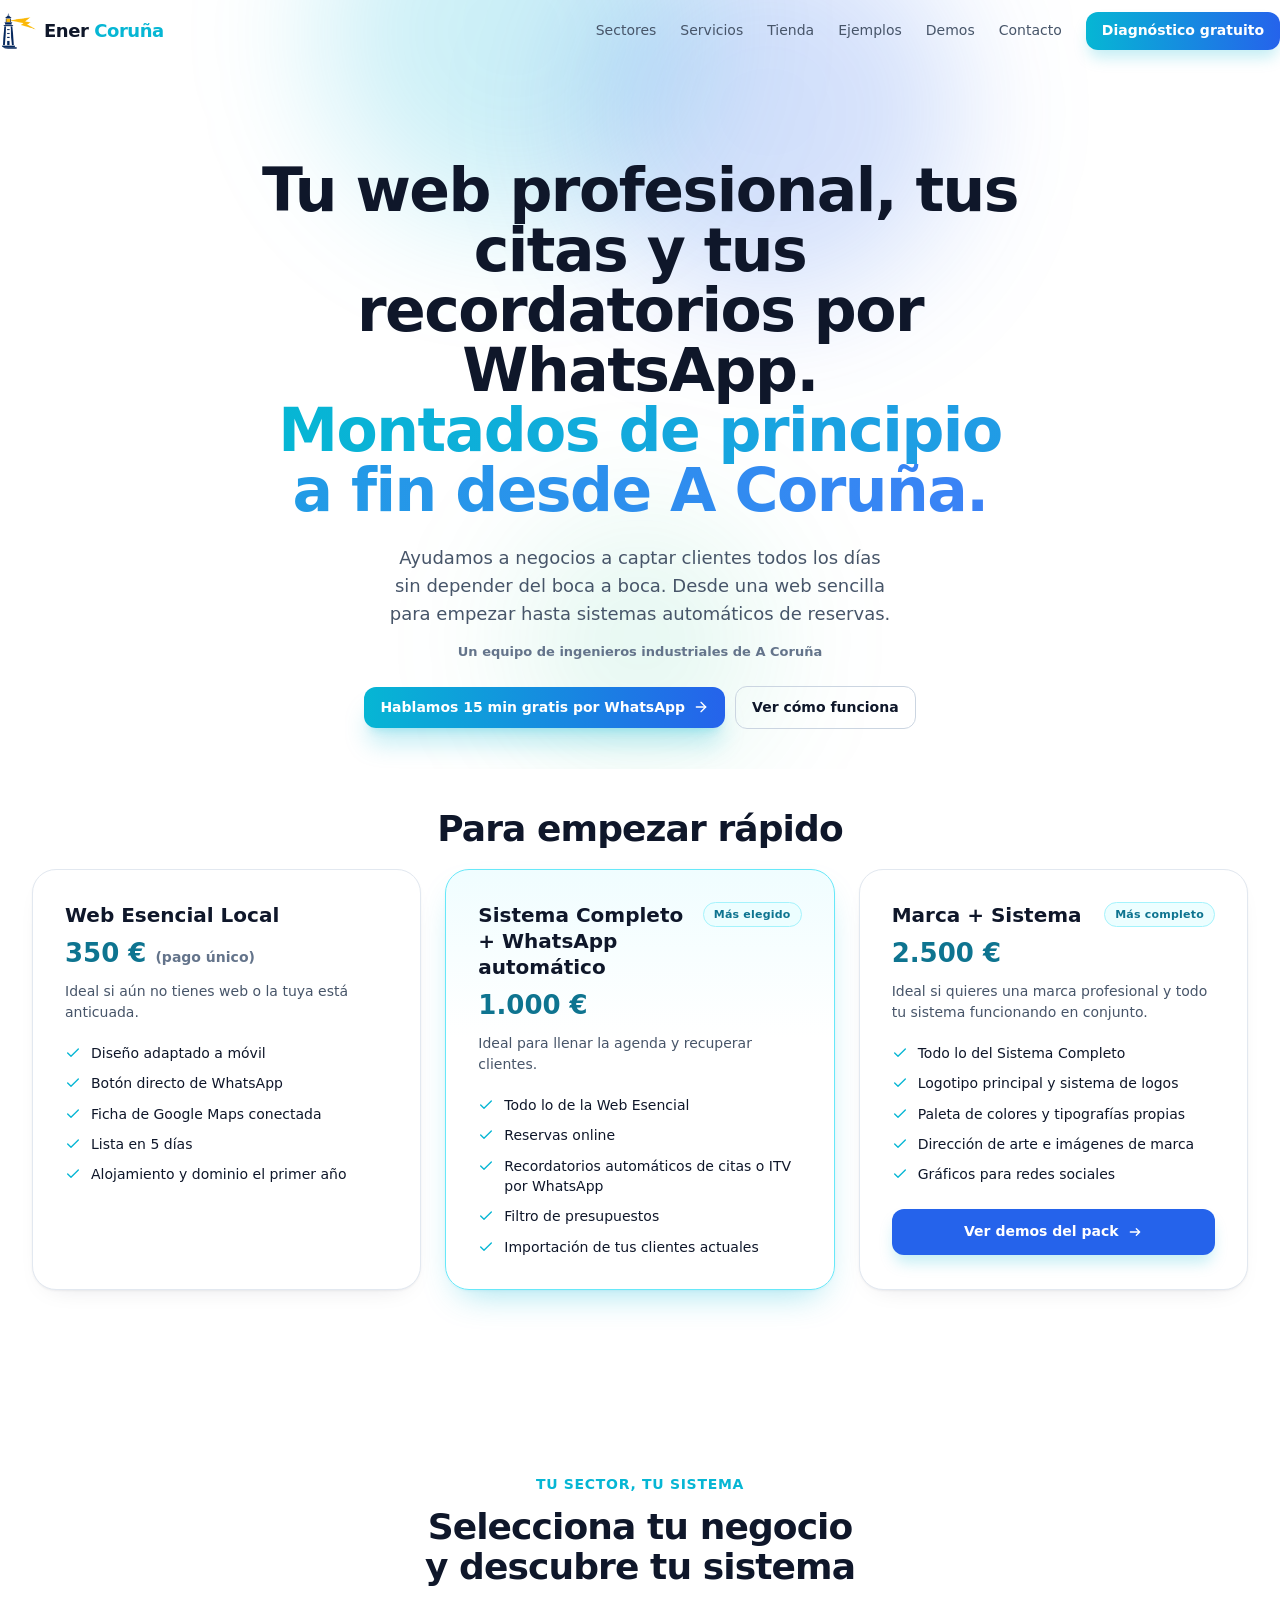
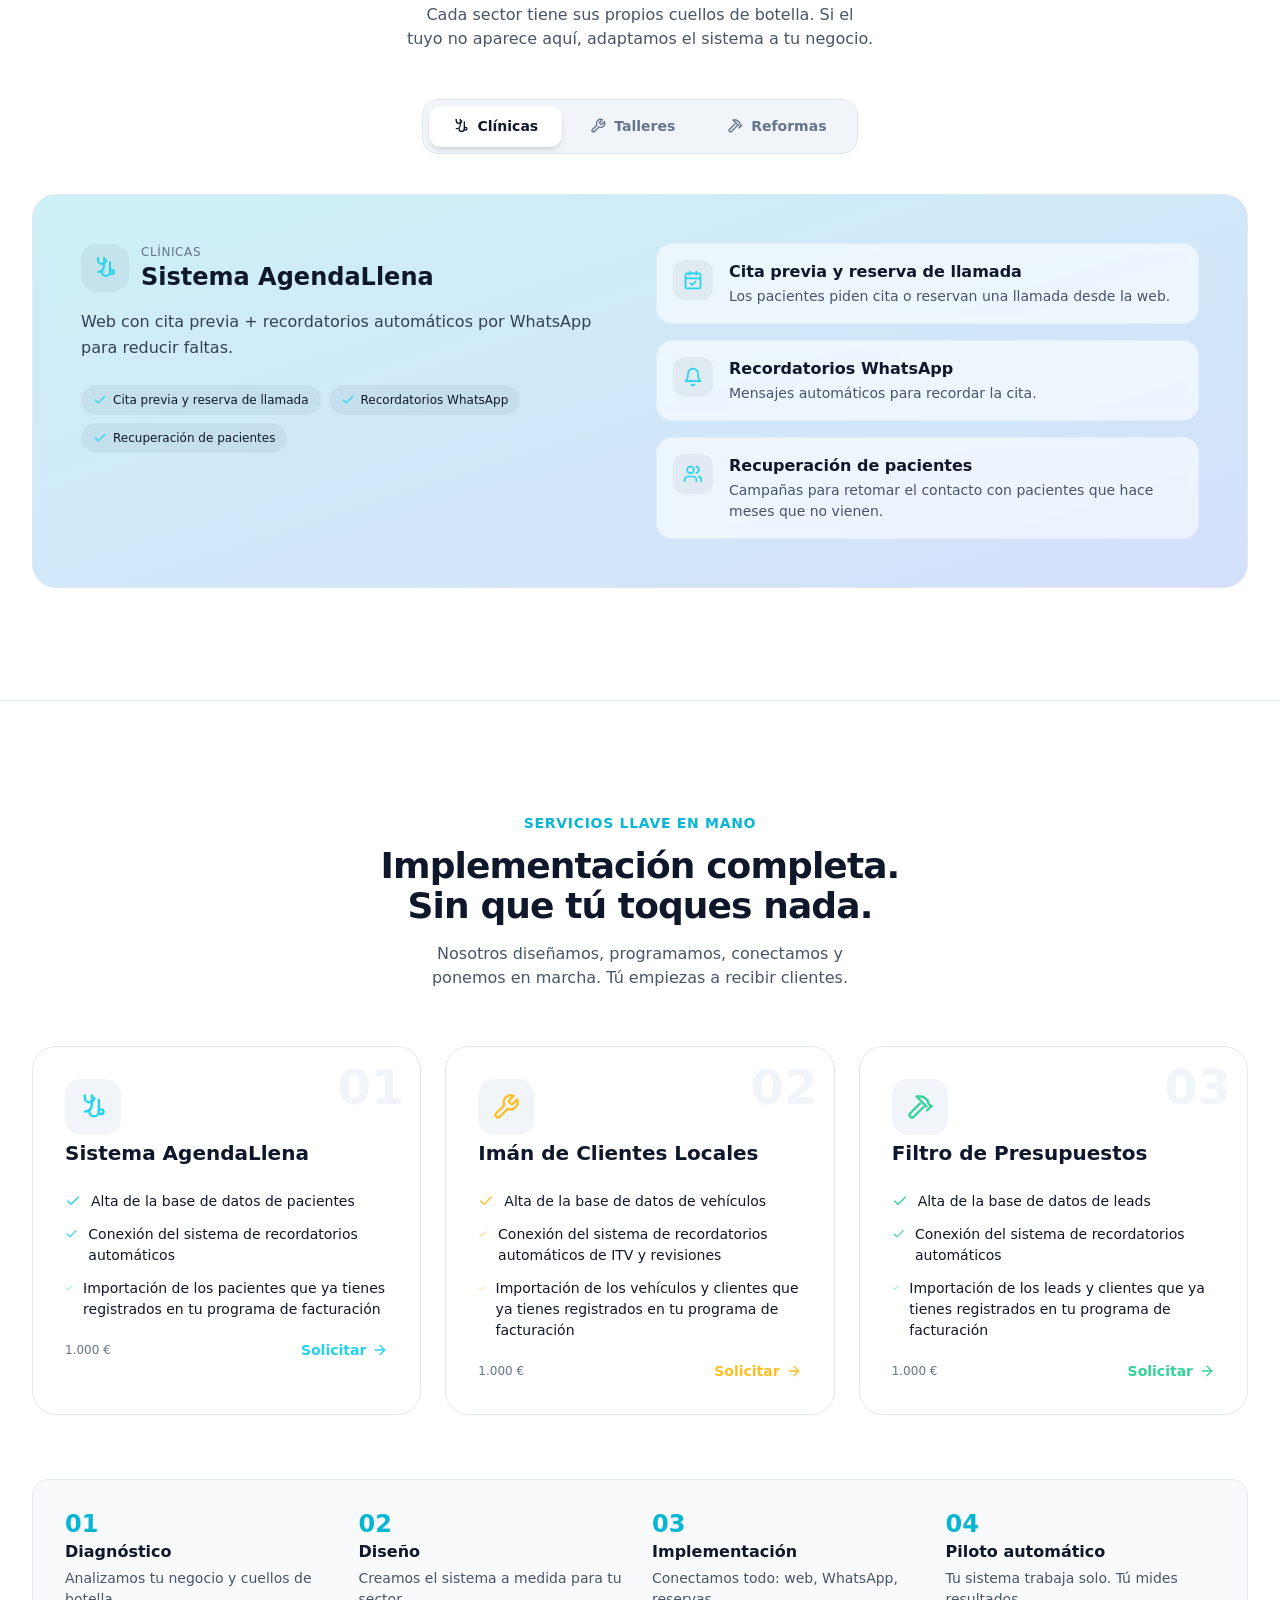
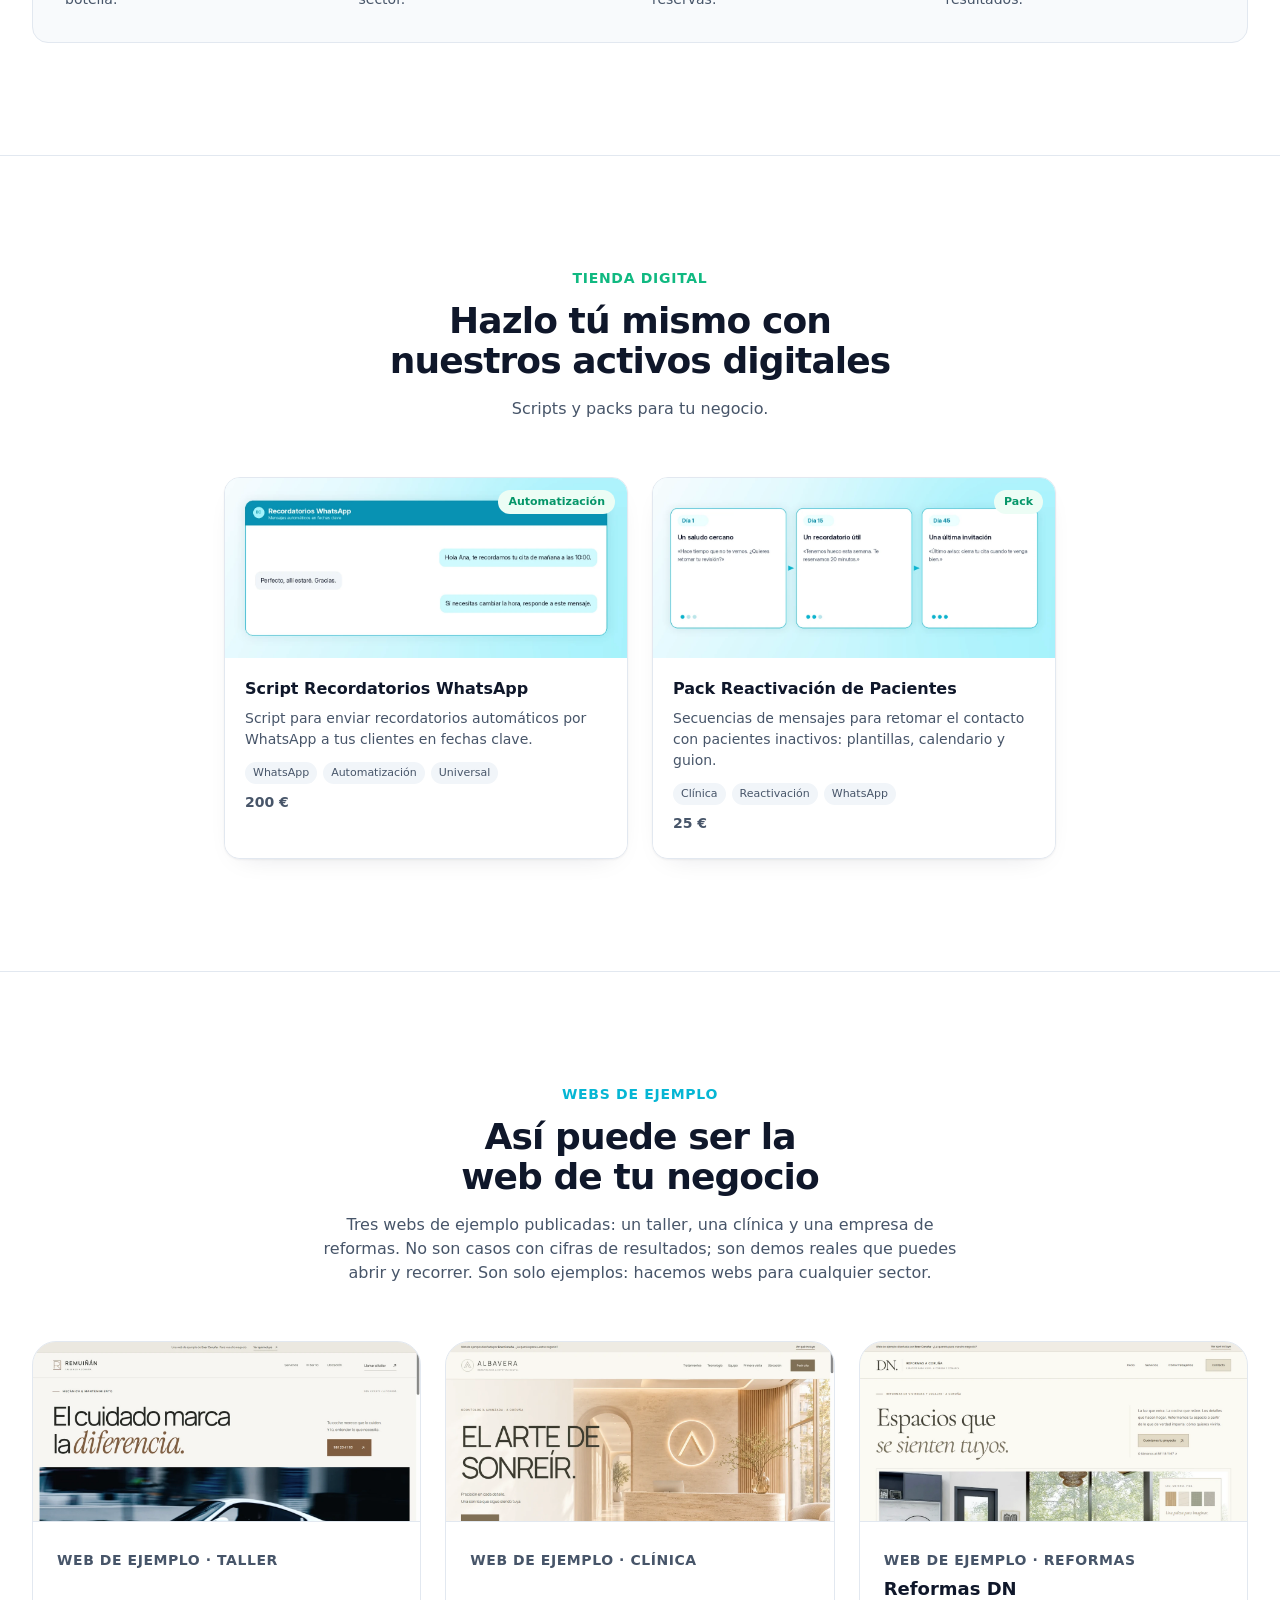
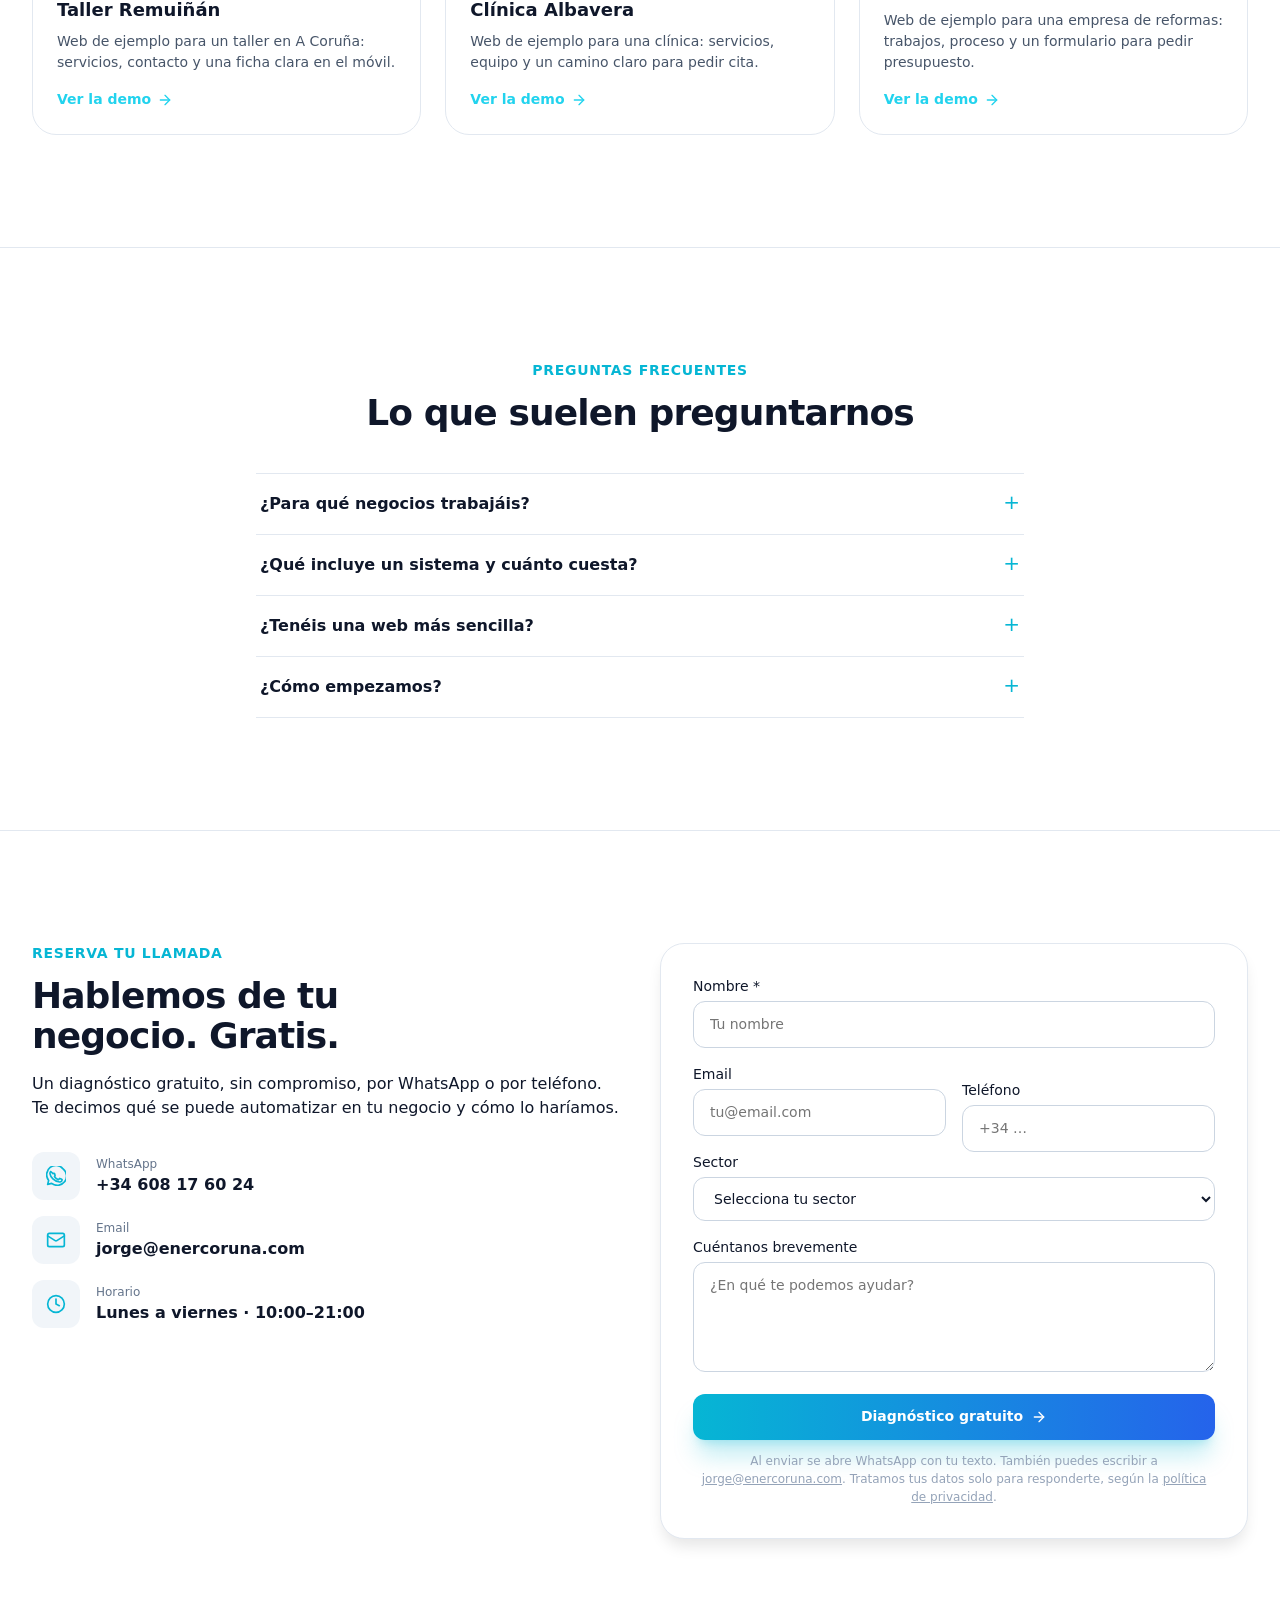
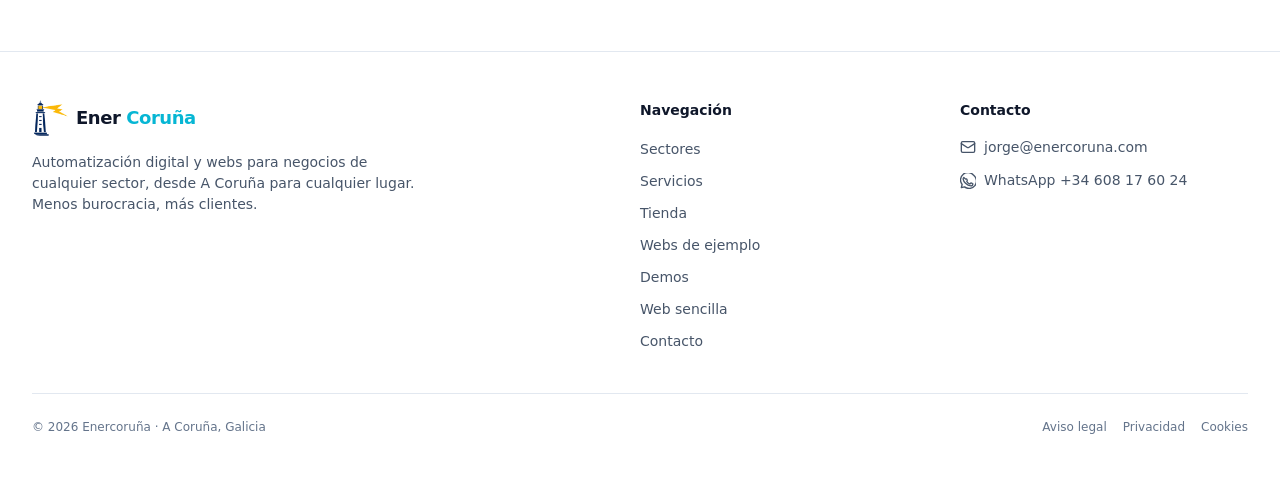
==== index.html @ 26482bd4 "Add complete Ener site with Spanish Native, Nexora and Vizually demos Co-Authored-By: Devin AI <1582" ====
<!DOCTYPE html>
<html lang="es">
<head>
  <meta charset="utf-8">
  <meta name="viewport" content="width=device-width, initial-scale=1">
  <title>Ener Coruña — Web, citas y recordatorios por WhatsApp desde A Coruña</title>
  <meta name="description" content="Web profesional, citas y recordatorios por WhatsApp para negocios de cualquier sector, desde A Coruña para cualquier lugar. Web esencial por 350 € sistemas automáticos por 1.000 € o marca completa + sistema por 2.500 €. Equipo de ingenieros industriales.">
  <meta name="robots" content="index, follow">
  <meta name="author" content="Ener Coruña">
  <meta name="geo.region" content="ES-C">
  <meta name="geo.placename" content="A Coruña">
  <link rel="canonical" href="https://www.enercoruna.com/">
  <meta property="og:type" content="website">
  <meta property="og:site_name" content="Ener Coruña">
  <meta property="og:locale" content="es_ES">
  <meta property="og:title" content="Ener Coruña — Web, citas y recordatorios por WhatsApp desde A Coruña">
  <meta property="og:description" content="Web profesional, citas y recordatorios por WhatsApp para negocios de cualquier sector, desde A Coruña para cualquier lugar. Web esencial por 350 € sistemas automáticos por 1.000 € o marca completa + sistema por 2.500 €. Equipo de ingenieros industriales.">
  <meta property="og:url" content="https://www.enercoruna.com/">
  <meta property="og:image" content="https://www.enercoruna.com/img/og-v4.jpg">
  <meta property="og:image:width" content="1200">
  <meta property="og:image:height" content="630">
  <meta name="twitter:card" content="summary_large_image">
  <meta name="twitter:title" content="Ener Coruña — Web, citas y recordatorios por WhatsApp desde A Coruña">
  <meta name="twitter:description" content="Web profesional, citas y recordatorios por WhatsApp para negocios de cualquier sector, desde A Coruña para cualquier lugar. Web esencial por 350 € sistemas automáticos por 1.000 € o marca completa + sistema por 2.500 €. Equipo de ingenieros industriales.">
  <meta name="twitter:image" content="https://www.enercoruna.com/img/og-v4.jpg">
  <link rel="icon" href="/img/favicon-v2.png" type="image/png" sizes="32x32">
  <link rel="apple-touch-icon" href="/img/apple-touch-v2.png">
  <link rel="stylesheet" href="/theme.css?v=20261119demos">
  <script type="application/ld+json">{"@context":"https://schema.org","@type":["LocalBusiness","ProfessionalService"],"@id":"https://www.enercoruna.com/#enercoruna","name":"Ener Coruña","alternateName":"Enercoruña","url":"https://www.enercoruna.com/","description":"Automatización digital y webs para autónomos, pymes y empresas de cualquier sector, desde A Coruña para cualquier lugar. Somos un equipo de ingenieros industriales.","email":"jorge@enercoruna.com","telephone":"+34608176024","knowsLanguage":"es","image":"https://www.enercoruna.com/img/og-v4.jpg","logo":"https://www.enercoruna.com/img/logo-mark.png","areaServed":[{"@type":"City","name":"A Coruña"},{"@type":"Country","name":"España"}],"address":{"@type":"PostalAddress","addressLocality":"A Coruña","addressRegion":"Galicia","addressCountry":"ES"},"openingHoursSpecification":{"@type":"OpeningHoursSpecification","dayOfWeek":["Monday","Tuesday","Wednesday","Thursday","Friday"],"opens":"10:00","closes":"21:00"},"contactPoint":{"@type":"ContactPoint","contactType":"customer support","telephone":"+34608176024","email":"jorge@enercoruna.com","availableLanguage":["Spanish","Galician"],"url":"https://wa.me/34608176024?text=Hola%2C%20vengo%20de%20la%20web%20de%20Enercoru%C3%B1a"},"makesOffer":[{"@type":"Offer","price":"1000","priceCurrency":"EUR","description":"Sistemas de captación y automatización para clínicas, talleres, reformas u otros autónomos, pymes y empresas. 1.000 €. Incluye web, base de datos, recordatorios automáticos e importación de registros del programa de facturación.","itemOffered":{"@type":"Service","name":"Sistemas de captación y automatización","description":"Sistema AgendaLlena, Imán de Clientes Locales o Filtro de Presupuestos, con web e implementación.","url":"https://www.enercoruna.com/#servicios"}},{"@type":"Offer","price":"350","priceCurrency":"EUR","description":"Web sencilla para un negocio local. 350 €, pago único, con hosting y dominio el primer año.","itemOffered":{"@type":"Service","name":"Web sencilla","url":"https://www.enercoruna.com/web-seo-local-a-coruna/"}}]}</script>
<script type="application/ld+json">{"@context":"https://schema.org","@type":"FAQPage","mainEntity":[{"@type":"Question","name":"¿Para qué negocios trabajáis?","acceptedAnswer":{"@type":"Answer","text":"Para autónomos, pymes y empresas de cualquier sector y lugar: estamos en A Coruña, pero trabajamos a distancia con toda España y fuera. Adaptamos la web y el sistema de captación, reservas o cualificación a cada negocio."}},{"@type":"Question","name":"¿Qué incluye un sistema y cuánto cuesta?","acceptedAnswer":{"@type":"Answer","text":"Cada sistema cuesta 1.000 € e incluye una web rápida orientada a llamadas y WhatsApp, el alta de la base de datos (pacientes, vehículos o leads, según el sector), la conexión del sistema de recordatorios automáticos y la importación de los registros que ya tienes en tu programa de facturación. Si un trabajo tiene un alcance distinto, lo presupuestamos antes."}},{"@type":"Question","name":"¿Tenéis una web más sencilla?","acceptedAnswer":{"@type":"Answer","text":"Sí. Una web clara para tu negocio cuesta 350 €, en un único pago. El hosting y el dominio están incluidos el primer año; el dominio se renueva después al precio del registrador. El mantenimiento es opcional y se presupuesta aparte."}},{"@type":"Question","name":"¿Cómo empezamos?","acceptedAnswer":{"@type":"Answer","text":"Escríbenos por WhatsApp, llámanos al +34 608 17 60 24 o usa el formulario. Te decimos si podemos ayudarte y cómo, sin compromiso."}}],"url":"https://www.enercoruna.com/"}</script>
</head>
<body>
<header class="site-header">
  <nav class="nav wrap">
    <a class="brand" href="/" aria-label="Ener Coruña, inicio">
      <img src="/img/logo-mark.png" width="36" height="36" alt="">
      <span class="brand-word">Ener <em>Coruña</em></span>
    </a>
    <div class="nav-desktop">
      <a class="nav-link" href="#sectores">Sectores</a><a class="nav-link" href="#servicios">Servicios</a><a class="nav-link" href="#tienda">Tienda</a><a class="nav-link" href="#ejemplos">Ejemplos</a><a class="nav-link" href="/demos/">Demos</a><a class="nav-link" href="#contacto">Contacto</a>
      <a class="btn btn-primary" href="https://wa.me/34608176024?text=Hola%2C%20vengo%20de%20la%20web%20de%20Enercoru%C3%B1a.%20Quiero%20un%20diagn%C3%B3stico%20gratuito" target="_blank" rel="noopener noreferrer">Diagnóstico gratuito</a>
    </div>
    <div class="nav-mobile-tools">
      <button type="button" class="icon-btn menu-btn" data-menu-toggle aria-label="Menú" aria-expanded="false">
        <span data-icon="menu"><svg viewBox="0 0 24 24" width="24" height="24" fill="none" stroke="currentColor" stroke-width="2" stroke-linecap="round" stroke-linejoin="round" aria-hidden="true"><path d="M4 5h16M4 12h16M4 19h16"/></svg></span>
        <span data-icon="close" hidden><svg viewBox="0 0 24 24" width="24" height="24" fill="none" stroke="currentColor" stroke-width="2" stroke-linecap="round" stroke-linejoin="round" aria-hidden="true"><path d="M18 6 6 18M6 6l12 12"/></svg></span>
      </button>
    </div>
  </nav>
  <div class="nav-panel" data-nav-panel>
    <div class="nav-panel-inner">
      <a class="nav-link" href="#sectores">Sectores</a><a class="nav-link" href="#servicios">Servicios</a><a class="nav-link" href="#tienda">Tienda</a><a class="nav-link" href="#ejemplos">Ejemplos</a><a class="nav-link" href="/demos/">Demos</a><a class="nav-link" href="#contacto">Contacto</a>
      <a class="btn btn-primary" href="https://wa.me/34608176024?text=Hola%2C%20vengo%20de%20la%20web%20de%20Enercoru%C3%B1a.%20Quiero%20un%20diagn%C3%B3stico%20gratuito" target="_blank" rel="noopener noreferrer">Diagnóstico gratuito</a>
    </div>
  </div>
</header>

<section class="hero">
  <div class="hero-glows" aria-hidden="true">
    <div class="glow glow-a"></div>
    <div class="glow glow-b"></div>
    <div class="glow glow-c"></div>
  </div>
  <div class="wrap">
    <div class="hero-inner">
      <h1 class="animate-fade-up d1">Tu web profesional, tus citas y tus recordatorios por WhatsApp.<br><span class="shimmer-text">Montados de principio a fin desde A Coruña.</span></h1>
      <p class="lead animate-fade-up d2">Ayudamos a negocios a captar clientes todos los días sin depender del boca a boca. Desde una web sencilla para empezar hasta sistemas automáticos de reservas.</p>
      <p class="hero-trust animate-fade-up d3">Un equipo de ingenieros industriales de A Coruña</p>
      <div class="hero-cta animate-fade-up d3">
        <a class="btn btn-primary btn-hero" href="https://wa.me/34608176024?text=Hola%2C%20vengo%20de%20la%20web%20de%20Enercoru%C3%B1a.%20Quiero%20hablar%2015%20minutos%20por%20WhatsApp" target="_blank" rel="noopener noreferrer">Hablamos 15 min gratis por WhatsApp <svg viewBox="0 0 24 24" width="24" height="24" fill="none" stroke="currentColor" stroke-width="2" stroke-linecap="round" stroke-linejoin="round" aria-hidden="true"><path d="M5 12h14"/><path d="m12 5 7 7-7 7"/></svg></a>
        <a class="btn btn-ghost" href="#sectores">Ver cómo funciona</a>
      </div>
    </div>
  </div>
</section>

<section class="sec sec-prices" id="empezar">
  <div class="wrap">
    <div class="sec-head">
      <h2>Para empezar rápido</h2>
    </div>
    <div class="price-row">
      <article class="price-card">
        <div class="price-card-head"><h3>Web Esencial Local</h3></div>
        <p class="price">350 € <span>(pago único)</span></p>
        <p class="ideal">Ideal si aún no tienes web o la tuya está anticuada.</p>
        <ul>
          <li><span class="accent-cyan"><svg viewBox="0 0 24 24" width="16" height="16" fill="none" stroke="currentColor" stroke-width="2" stroke-linecap="round" stroke-linejoin="round" aria-hidden="true"><path d="M20 6 9 17l-5-5"/></svg></span><span>Diseño adaptado a móvil</span></li>
          <li><span class="accent-cyan"><svg viewBox="0 0 24 24" width="16" height="16" fill="none" stroke="currentColor" stroke-width="2" stroke-linecap="round" stroke-linejoin="round" aria-hidden="true"><path d="M20 6 9 17l-5-5"/></svg></span><span>Botón directo de WhatsApp</span></li>
          <li><span class="accent-cyan"><svg viewBox="0 0 24 24" width="16" height="16" fill="none" stroke="currentColor" stroke-width="2" stroke-linecap="round" stroke-linejoin="round" aria-hidden="true"><path d="M20 6 9 17l-5-5"/></svg></span><span>Ficha de Google Maps conectada</span></li>
          <li><span class="accent-cyan"><svg viewBox="0 0 24 24" width="16" height="16" fill="none" stroke="currentColor" stroke-width="2" stroke-linecap="round" stroke-linejoin="round" aria-hidden="true"><path d="M20 6 9 17l-5-5"/></svg></span><span>Lista en 5 días</span></li>
          <li><span class="accent-cyan"><svg viewBox="0 0 24 24" width="16" height="16" fill="none" stroke="currentColor" stroke-width="2" stroke-linecap="round" stroke-linejoin="round" aria-hidden="true"><path d="M20 6 9 17l-5-5"/></svg></span><span>Alojamiento y dominio el primer año</span></li>
        </ul>
      </article>
      <article class="price-card is-picked">
        <div class="price-card-head">
          <h3>Sistema Completo + WhatsApp automático</h3>
          <span class="tag-pick">Más elegido</span>
        </div>
        <p class="price">1.000 €</p>
        <p class="ideal">Ideal para llenar la agenda y recuperar clientes.</p>
        <ul>
          <li><span class="accent-cyan"><svg viewBox="0 0 24 24" width="16" height="16" fill="none" stroke="currentColor" stroke-width="2" stroke-linecap="round" stroke-linejoin="round" aria-hidden="true"><path d="M20 6 9 17l-5-5"/></svg></span><span>Todo lo de la Web Esencial</span></li>
          <li><span class="accent-cyan"><svg viewBox="0 0 24 24" width="16" height="16" fill="none" stroke="currentColor" stroke-width="2" stroke-linecap="round" stroke-linejoin="round" aria-hidden="true"><path d="M20 6 9 17l-5-5"/></svg></span><span>Reservas online</span></li>
          <li><span class="accent-cyan"><svg viewBox="0 0 24 24" width="16" height="16" fill="none" stroke="currentColor" stroke-width="2" stroke-linecap="round" stroke-linejoin="round" aria-hidden="true"><path d="M20 6 9 17l-5-5"/></svg></span><span>Recordatorios automáticos de citas o ITV por WhatsApp</span></li>
          <li><span class="accent-cyan"><svg viewBox="0 0 24 24" width="16" height="16" fill="none" stroke="currentColor" stroke-width="2" stroke-linecap="round" stroke-linejoin="round" aria-hidden="true"><path d="M20 6 9 17l-5-5"/></svg></span><span>Filtro de presupuestos</span></li>
          <li><span class="accent-cyan"><svg viewBox="0 0 24 24" width="16" height="16" fill="none" stroke="currentColor" stroke-width="2" stroke-linecap="round" stroke-linejoin="round" aria-hidden="true"><path d="M20 6 9 17l-5-5"/></svg></span><span>Importación de tus clientes actuales</span></li>
        </ul>
      </article>
      <article class="price-card">
        <div class="price-card-head">
          <h3>Marca + Sistema</h3>
          <span class="tag-pick">Más completo</span>
        </div>
        <p class="price">2.500 €</p>
        <p class="ideal">Ideal si quieres una marca profesional y todo tu sistema funcionando en conjunto.</p>
        <ul>
          <li><span class="accent-cyan"><svg viewBox="0 0 24 24" width="16" height="16" fill="none" stroke="currentColor" stroke-width="2" stroke-linecap="round" stroke-linejoin="round" aria-hidden="true"><path d="M20 6 9 17l-5-5"/></svg></span><span>Todo lo del Sistema Completo</span></li>
          <li><span class="accent-cyan"><svg viewBox="0 0 24 24" width="16" height="16" fill="none" stroke="currentColor" stroke-width="2" stroke-linecap="round" stroke-linejoin="round" aria-hidden="true"><path d="M20 6 9 17l-5-5"/></svg></span><span>Logotipo principal y sistema de logos</span></li>
          <li><span class="accent-cyan"><svg viewBox="0 0 24 24" width="16" height="16" fill="none" stroke="currentColor" stroke-width="2" stroke-linecap="round" stroke-linejoin="round" aria-hidden="true"><path d="M20 6 9 17l-5-5"/></svg></span><span>Paleta de colores y tipografías propias</span></li>
          <li><span class="accent-cyan"><svg viewBox="0 0 24 24" width="16" height="16" fill="none" stroke="currentColor" stroke-width="2" stroke-linecap="round" stroke-linejoin="round" aria-hidden="true"><path d="M20 6 9 17l-5-5"/></svg></span><span>Dirección de arte e imágenes de marca</span></li>
          <li><span class="accent-cyan"><svg viewBox="0 0 24 24" width="16" height="16" fill="none" stroke="currentColor" stroke-width="2" stroke-linecap="round" stroke-linejoin="round" aria-hidden="true"><path d="M20 6 9 17l-5-5"/></svg></span><span>Gráficos para redes sociales</span></li>
        </ul>
        <a class="btn btn-primary pack-demo-link" href="/demos/">Ver demos del pack <svg viewBox="0 0 24 24" width="16" height="16" fill="none" stroke="currentColor" stroke-width="2" stroke-linecap="round" stroke-linejoin="round" aria-hidden="true"><path d="M5 12h14m-5-5 5 5-5 5"/></svg></a>
      </article>
    </div>
  </div>
</section>

<section class="sec" id="sectores">
  <div class="wrap">
    <div class="sec-head">
      <p class="kicker">Tu sector, tu sistema</p>
      <h2>Selecciona tu negocio y descubre tu sistema</h2>
      <p class="sub">Cada sector tiene sus propios cuellos de botella. Si el tuyo no aparece aquí, adaptamos el sistema a tu negocio.</p>
    </div>
    <div class="tabs-wrap">
      <div class="tabs" role="tablist" aria-label="Sectores">
        <button type="button" class="tab is-on" role="tab" aria-selected="true" data-sector-tab="clinica"><svg viewBox="0 0 24 24" width="16" height="16" fill="none" stroke="currentColor" stroke-width="2" stroke-linecap="round" stroke-linejoin="round" aria-hidden="true"><path d="M11 2v2"/><path d="M5 2v2"/><path d="M5 4a4 4 0 0 0 8 0"/><path d="M9 16a4 4 0 0 0 8 0V6"/><circle cx="19" cy="16" r="2"/><path d="M11 6v4a6 6 0 0 1-6 6"/></svg> Clínicas</button>
        <button type="button" class="tab" role="tab" aria-selected="false" data-sector-tab="taller"><svg viewBox="0 0 24 24" width="16" height="16" fill="none" stroke="currentColor" stroke-width="2" stroke-linecap="round" stroke-linejoin="round" aria-hidden="true"><path d="M14.7 6.3a1 1 0 0 0 0 1.4l1.6 1.6a1 1 0 0 0 1.4 0l3.77-3.77a6 6 0 0 1-7.94 7.94l-6.91 6.91a2.12 2.12 0 0 1-3-3l6.91-6.91a6 6 0 0 1 7.94-7.94l-3.76 3.76z"/></svg> Talleres</button>
        <button type="button" class="tab" role="tab" aria-selected="false" data-sector-tab="reformas"><svg viewBox="0 0 24 24" width="16" height="16" fill="none" stroke="currentColor" stroke-width="2" stroke-linecap="round" stroke-linejoin="round" aria-hidden="true"><path d="m15 12-8.373 8.373a1 1 0 1 1-3-3L12 9"/><path d="m18 15 4-4"/><path d="m21.5 11.5-1.914-1.914A2 2 0 0 1 19 8.172V7l-2.26-2.26a6 6 0 0 0-4.202-1.756L9 2.96l6 6 2.5 2.54"/></svg> Reformas</button>
      </div>
    </div>
    <div class="panel panel-clinica" data-sector-panel="clinica">
  <div class="panel-inner">
    <div>
      <div class="sys-head">
        <span class="ico-box accent"><svg viewBox="0 0 24 24" width="24" height="24" fill="none" stroke="currentColor" stroke-width="2" stroke-linecap="round" stroke-linejoin="round" aria-hidden="true"><path d="M11 2v2"/><path d="M5 2v2"/><path d="M5 4a4 4 0 0 0 8 0"/><path d="M9 16a4 4 0 0 0 8 0V6"/><circle cx="19" cy="16" r="2"/><path d="M11 6v4a6 6 0 0 1-6 6"/></svg></span>
        <div>
          <p class="sys-k">Clínicas</p>
          <h3 class="sys-name">Sistema AgendaLlena</h3>
        </div>
      </div>
      <p class="sys-desc">Web con cita previa + recordatorios automáticos por WhatsApp para reducir faltas.</p>
      <div class="chips"><span class="chip"><span class="accent"><svg viewBox="0 0 24 24" width="14" height="14" fill="none" stroke="currentColor" stroke-width="2" stroke-linecap="round" stroke-linejoin="round" aria-hidden="true"><path d="M20 6 9 17l-5-5"/></svg></span> Cita previa y reserva de llamada</span><span class="chip"><span class="accent"><svg viewBox="0 0 24 24" width="14" height="14" fill="none" stroke="currentColor" stroke-width="2" stroke-linecap="round" stroke-linejoin="round" aria-hidden="true"><path d="M20 6 9 17l-5-5"/></svg></span> Recordatorios WhatsApp</span><span class="chip"><span class="accent"><svg viewBox="0 0 24 24" width="14" height="14" fill="none" stroke="currentColor" stroke-width="2" stroke-linecap="round" stroke-linejoin="round" aria-hidden="true"><path d="M20 6 9 17l-5-5"/></svg></span> Recuperación de pacientes</span></div>
    </div>
    <div class="feat-list"><div class="feat">
          <span class="feat-ico accent"><svg viewBox="0 0 24 24" width="20" height="20" fill="none" stroke="currentColor" stroke-width="2" stroke-linecap="round" stroke-linejoin="round" aria-hidden="true"><path d="M8 2v4M16 2v4"/><rect width="18" height="18" x="3" y="4" rx="2"/><path d="M3 10h18"/><path d="m9 16 2 2 4-4"/></svg></span>
          <div><h4>Cita previa y reserva de llamada</h4><p>Los pacientes piden cita o reservan una llamada desde la web.</p></div>
        </div><div class="feat">
          <span class="feat-ico accent"><svg viewBox="0 0 24 24" width="20" height="20" fill="none" stroke="currentColor" stroke-width="2" stroke-linecap="round" stroke-linejoin="round" aria-hidden="true"><path d="M6 8a6 6 0 0 1 12 0c0 7 3 9 3 9H3s3-2 3-9"/><path d="M10.3 21a1.94 1.94 0 0 0 3.4 0"/></svg></span>
          <div><h4>Recordatorios WhatsApp</h4><p>Mensajes automáticos para recordar la cita.</p></div>
        </div><div class="feat">
          <span class="feat-ico accent"><svg viewBox="0 0 24 24" width="20" height="20" fill="none" stroke="currentColor" stroke-width="2" stroke-linecap="round" stroke-linejoin="round" aria-hidden="true"><path d="M16 21v-2a4 4 0 0 0-4-4H6a4 4 0 0 0-4 4v2"/><circle cx="9" cy="7" r="4"/><path d="M22 21v-2a4 4 0 0 0-3-3.87"/><path d="M16 3.13a4 4 0 0 1 0 7.75"/></svg></span>
          <div><h4>Recuperación de pacientes</h4><p>Campañas para retomar el contacto con pacientes que hace meses que no vienen.</p></div>
        </div></div>
  </div>
</div><div class="panel panel-taller" data-sector-panel="taller" hidden>
  <div class="panel-inner">
    <div>
      <div class="sys-head">
        <span class="ico-box accent"><svg viewBox="0 0 24 24" width="24" height="24" fill="none" stroke="currentColor" stroke-width="2" stroke-linecap="round" stroke-linejoin="round" aria-hidden="true"><path d="M14.7 6.3a1 1 0 0 0 0 1.4l1.6 1.6a1 1 0 0 0 1.4 0l3.77-3.77a6 6 0 0 1-7.94 7.94l-6.91 6.91a2.12 2.12 0 0 1-3-3l6.91-6.91a6 6 0 0 1 7.94-7.94l-3.76 3.76z"/></svg></span>
        <div>
          <p class="sys-k">Talleres</p>
          <h3 class="sys-name">Imán de Clientes Locales</h3>
        </div>
      </div>
      <p class="sys-desc">Web rápida para urgencias en Google + avisos automáticos por WhatsApp para revisiones e ITV.</p>
      <div class="chips"><span class="chip"><span class="accent"><svg viewBox="0 0 24 24" width="14" height="14" fill="none" stroke="currentColor" stroke-width="2" stroke-linecap="round" stroke-linejoin="round" aria-hidden="true"><path d="M20 6 9 17l-5-5"/></svg></span> Web móvil rápida</span><span class="chip"><span class="accent"><svg viewBox="0 0 24 24" width="14" height="14" fill="none" stroke="currentColor" stroke-width="2" stroke-linecap="round" stroke-linejoin="round" aria-hidden="true"><path d="M20 6 9 17l-5-5"/></svg></span> Botón directo de WhatsApp o llamada</span><span class="chip"><span class="accent"><svg viewBox="0 0 24 24" width="14" height="14" fill="none" stroke="currentColor" stroke-width="2" stroke-linecap="round" stroke-linejoin="round" aria-hidden="true"><path d="M20 6 9 17l-5-5"/></svg></span> Presencia en Google Maps</span><span class="chip"><span class="accent"><svg viewBox="0 0 24 24" width="14" height="14" fill="none" stroke="currentColor" stroke-width="2" stroke-linecap="round" stroke-linejoin="round" aria-hidden="true"><path d="M20 6 9 17l-5-5"/></svg></span> Recordatorios ITV anuales</span></div>
    </div>
    <div class="feat-list"><div class="feat">
          <span class="feat-ico accent"><svg viewBox="0 0 24 24" width="20" height="20" fill="none" stroke="currentColor" stroke-width="2" stroke-linecap="round" stroke-linejoin="round" aria-hidden="true"><rect width="18" height="18" x="3" y="3" rx="2"/><path d="M3 9h18M9 21V9"/></svg></span>
          <div><h4>Web móvil rápida</h4><p>Web pensada para cargar rápido en el móvil.</p></div>
        </div><div class="feat">
          <span class="feat-ico accent"><svg viewBox="0 0 24 24" width="20" height="20" fill="none" stroke="currentColor" stroke-width="2" stroke-linecap="round" stroke-linejoin="round" aria-hidden="true"><path d="M20.5 3.5A11 11 0 0 0 3.2 17.3L2 22l4.8-1.2A11 11 0 1 0 20.5 3.5z"/><path d="M8.4 9.2c.2-.5.4-.5.7-.5h.6c.2 0 .4 0 .5.4.2.7.7 2 .7 2.1.1.2 0 .4-.2.6l-.3.4c-.2.2-.3.3-.1.6.2.3.8 1.3 1.8 2.1 1.2 1 2.2 1.3 2.5 1.4.3.2.5.1.7-.1l.9-1.2c.2-.2.4-.2.6-.1l2 .9c.3.1.4.2.5.4 0 .3 0 1.4-.6 2.1-.6.7-1.5 1-2.4.9-2-.1-5.3-1.1-8-3.7-2.4-2.4-3.4-5-3.6-6.3 0-1 .3-2 1-2.6z"/></svg></span>
          <div><h4>Botón directo de WhatsApp o llamada</h4><p>Tus clientes te escriben o te llaman en un toque y reciben respuesta rápido.</p></div>
        </div><div class="feat">
          <span class="feat-ico accent"><svg viewBox="0 0 24 24" width="20" height="20" fill="none" stroke="currentColor" stroke-width="2" stroke-linecap="round" stroke-linejoin="round" aria-hidden="true"><path d="m8 3 4 8 5-5 5 15H2L8 3z"/></svg></span>
          <div><h4>Presencia en Google Maps</h4><p>Trabajamos tu ficha y tu presencia local en Google Maps.</p></div>
        </div><div class="feat">
          <span class="feat-ico accent"><svg viewBox="0 0 24 24" width="20" height="20" fill="none" stroke="currentColor" stroke-width="2" stroke-linecap="round" stroke-linejoin="round" aria-hidden="true"><path d="M6 8a6 6 0 0 1 12 0c0 7 3 9 3 9H3s3-2 3-9"/><path d="M10.3 21a1.94 1.94 0 0 0 3.4 0"/></svg></span>
          <div><h4>Recordatorios ITV anuales</h4><p>WhatsApp automático cada 12 meses para que vuelvan al taller.</p></div>
        </div></div>
  </div>
</div><div class="panel panel-reformas" data-sector-panel="reformas" hidden>
  <div class="panel-inner">
    <div>
      <div class="sys-head">
        <span class="ico-box accent"><svg viewBox="0 0 24 24" width="24" height="24" fill="none" stroke="currentColor" stroke-width="2" stroke-linecap="round" stroke-linejoin="round" aria-hidden="true"><path d="m15 12-8.373 8.373a1 1 0 1 1-3-3L12 9"/><path d="m18 15 4-4"/><path d="m21.5 11.5-1.914-1.914A2 2 0 0 1 19 8.172V7l-2.26-2.26a6 6 0 0 0-4.202-1.756L9 2.96l6 6 2.5 2.54"/></svg></span>
        <div>
          <p class="sys-k">Reformas</p>
          <h3 class="sys-name">Filtro de Presupuestos</h3>
        </div>
      </div>
      <p class="sys-desc">Web catálogo de obras reales + formulario filtro para recibir solo presupuestos serios.</p>
      <div class="chips"><span class="chip"><span class="accent"><svg viewBox="0 0 24 24" width="14" height="14" fill="none" stroke="currentColor" stroke-width="2" stroke-linecap="round" stroke-linejoin="round" aria-hidden="true"><path d="M20 6 9 17l-5-5"/></svg></span> Web de autoridad</span><span class="chip"><span class="accent"><svg viewBox="0 0 24 24" width="14" height="14" fill="none" stroke="currentColor" stroke-width="2" stroke-linecap="round" stroke-linejoin="round" aria-hidden="true"><path d="M20 6 9 17l-5-5"/></svg></span> Botón directo de WhatsApp o llamada</span><span class="chip"><span class="accent"><svg viewBox="0 0 24 24" width="14" height="14" fill="none" stroke="currentColor" stroke-width="2" stroke-linecap="round" stroke-linejoin="round" aria-hidden="true"><path d="M20 6 9 17l-5-5"/></svg></span> Formulario interactivo</span><span class="chip"><span class="accent"><svg viewBox="0 0 24 24" width="14" height="14" fill="none" stroke="currentColor" stroke-width="2" stroke-linecap="round" stroke-linejoin="round" aria-hidden="true"><path d="M20 6 9 17l-5-5"/></svg></span> Presupuestos pre-cargados</span></div>
    </div>
    <div class="feat-list"><div class="feat">
          <span class="feat-ico accent"><svg viewBox="0 0 24 24" width="20" height="20" fill="none" stroke="currentColor" stroke-width="2" stroke-linecap="round" stroke-linejoin="round" aria-hidden="true"><circle cx="12" cy="12" r="10"/><path d="M2 12h20M12 2a15.3 15.3 0 0 1 4 10 15.3 15.3 0 0 1-4 10 15.3 15.3 0 0 1-4-10 15.3 15.3 0 0 1 4-10z"/></svg></span>
          <div><h4>Web de autoridad</h4><p>Proyecta profesionalidad que justifica presupuestos altos.</p></div>
        </div><div class="feat">
          <span class="feat-ico accent"><svg viewBox="0 0 24 24" width="20" height="20" fill="none" stroke="currentColor" stroke-width="2" stroke-linecap="round" stroke-linejoin="round" aria-hidden="true"><path d="M20.5 3.5A11 11 0 0 0 3.2 17.3L2 22l4.8-1.2A11 11 0 1 0 20.5 3.5z"/><path d="M8.4 9.2c.2-.5.4-.5.7-.5h.6c.2 0 .4 0 .5.4.2.7.7 2 .7 2.1.1.2 0 .4-.2.6l-.3.4c-.2.2-.3.3-.1.6.2.3.8 1.3 1.8 2.1 1.2 1 2.2 1.3 2.5 1.4.3.2.5.1.7-.1l.9-1.2c.2-.2.4-.2.6-.1l2 .9c.3.1.4.2.5.4 0 .3 0 1.4-.6 2.1-.6.7-1.5 1-2.4.9-2-.1-5.3-1.1-8-3.7-2.4-2.4-3.4-5-3.6-6.3 0-1 .3-2 1-2.6z"/></svg></span>
          <div><h4>Botón directo de WhatsApp o llamada</h4><p>Quien quiere un presupuesto te escribe o te llama en un toque y recibe respuesta rápido.</p></div>
        </div><div class="feat">
          <span class="feat-ico accent"><svg viewBox="0 0 24 24" width="20" height="20" fill="none" stroke="currentColor" stroke-width="2" stroke-linecap="round" stroke-linejoin="round" aria-hidden="true"><path d="M3 4h18l-7 8v6l-4 2v-8L3 4z"/></svg></span>
          <div><h4>Formulario interactivo</h4><p>El cliente elige el tipo de reforma, cuándo quiere empezar y su presupuesto aproximado. El lead te llega cualificado por WhatsApp.</p></div>
        </div><div class="feat">
          <span class="feat-ico accent"><svg viewBox="0 0 24 24" width="20" height="20" fill="none" stroke="currentColor" stroke-width="2" stroke-linecap="round" stroke-linejoin="round" aria-hidden="true"><rect width="18" height="18" x="3" y="3" rx="2"/><path d="M3 9h18M9 21V9"/></svg></span>
          <div><h4>Presupuestos pre-cargados</h4><p>Llega con datos del proyecto, no con un «cuánto cuesta reformar un baño».</p></div>
        </div></div>
  </div>
</div>
  </div>
</section>

<section class="sec sec-border" id="servicios">
  <div class="wrap">
    <div class="sec-head">
      <p class="kicker">Servicios llave en mano</p>
      <h2>Implementación completa. Sin que tú toques nada.</h2>
      <p class="sub">Nosotros diseñamos, programamos, conectamos y ponemos en marcha. Tú empiezas a recibir clientes.</p>
    </div>
    <div class="cards-3">
      <article class="svc-card svc-clinica">
  <div class="svc-wash"></div>
  <span class="num-bg">01</span>
  <div class="svc-body">
    <div class="ico-lg accent-cyan"><svg viewBox="0 0 24 24" width="28" height="28" fill="none" stroke="currentColor" stroke-width="2" stroke-linecap="round" stroke-linejoin="round" aria-hidden="true"><path d="M11 2v2"/><path d="M5 2v2"/><path d="M5 4a4 4 0 0 0 8 0"/><path d="M9 16a4 4 0 0 0 8 0V6"/><circle cx="19" cy="16" r="2"/><path d="M11 6v4a6 6 0 0 1-6 6"/></svg></div>
    <h3>Sistema AgendaLlena</h3>
    <ul><li><span class="accent-cyan"><svg viewBox="0 0 24 24" width="16" height="16" fill="none" stroke="currentColor" stroke-width="2" stroke-linecap="round" stroke-linejoin="round" aria-hidden="true"><path d="M20 6 9 17l-5-5"/></svg></span><span>Alta de la base de datos de pacientes</span></li><li><span class="accent-cyan"><svg viewBox="0 0 24 24" width="16" height="16" fill="none" stroke="currentColor" stroke-width="2" stroke-linecap="round" stroke-linejoin="round" aria-hidden="true"><path d="M20 6 9 17l-5-5"/></svg></span><span>Conexión del sistema de recordatorios automáticos</span></li><li><span class="accent-cyan"><svg viewBox="0 0 24 24" width="16" height="16" fill="none" stroke="currentColor" stroke-width="2" stroke-linecap="round" stroke-linejoin="round" aria-hidden="true"><path d="M20 6 9 17l-5-5"/></svg></span><span>Importación de los pacientes que ya tienes registrados en tu programa de facturación</span></li></ul>
    <div class="svc-foot">
      <span class="price">1.000 €</span>
      <a class="sol accent-cyan" href="https://wa.me/34608176024?text=Hola%2C%20vengo%20de%20la%20web%20de%20Enercoru%C3%B1a.%20Quiero%20un%20diagn%C3%B3stico%20gratuito" target="_blank" rel="noopener noreferrer">Solicitar <svg viewBox="0 0 24 24" width="16" height="16" fill="none" stroke="currentColor" stroke-width="2" stroke-linecap="round" stroke-linejoin="round" aria-hidden="true"><path d="M5 12h14"/><path d="m12 5 7 7-7 7"/></svg></a>
    </div>
  </div>
</article>
      <article class="svc-card svc-taller">
  <div class="svc-wash"></div>
  <span class="num-bg">02</span>
  <div class="svc-body">
    <div class="ico-lg accent-amber"><svg viewBox="0 0 24 24" width="28" height="28" fill="none" stroke="currentColor" stroke-width="2" stroke-linecap="round" stroke-linejoin="round" aria-hidden="true"><path d="M14.7 6.3a1 1 0 0 0 0 1.4l1.6 1.6a1 1 0 0 0 1.4 0l3.77-3.77a6 6 0 0 1-7.94 7.94l-6.91 6.91a2.12 2.12 0 0 1-3-3l6.91-6.91a6 6 0 0 1 7.94-7.94l-3.76 3.76z"/></svg></div>
    <h3>Imán de Clientes Locales</h3>
    <ul><li><span class="accent-amber"><svg viewBox="0 0 24 24" width="16" height="16" fill="none" stroke="currentColor" stroke-width="2" stroke-linecap="round" stroke-linejoin="round" aria-hidden="true"><path d="M20 6 9 17l-5-5"/></svg></span><span>Alta de la base de datos de vehículos</span></li><li><span class="accent-amber"><svg viewBox="0 0 24 24" width="16" height="16" fill="none" stroke="currentColor" stroke-width="2" stroke-linecap="round" stroke-linejoin="round" aria-hidden="true"><path d="M20 6 9 17l-5-5"/></svg></span><span>Conexión del sistema de recordatorios automáticos de ITV y revisiones</span></li><li><span class="accent-amber"><svg viewBox="0 0 24 24" width="16" height="16" fill="none" stroke="currentColor" stroke-width="2" stroke-linecap="round" stroke-linejoin="round" aria-hidden="true"><path d="M20 6 9 17l-5-5"/></svg></span><span>Importación de los vehículos y clientes que ya tienes registrados en tu programa de facturación</span></li></ul>
    <div class="svc-foot">
      <span class="price">1.000 €</span>
      <a class="sol accent-amber" href="https://wa.me/34608176024?text=Hola%2C%20vengo%20de%20la%20web%20de%20Enercoru%C3%B1a.%20Quiero%20un%20diagn%C3%B3stico%20gratuito" target="_blank" rel="noopener noreferrer">Solicitar <svg viewBox="0 0 24 24" width="16" height="16" fill="none" stroke="currentColor" stroke-width="2" stroke-linecap="round" stroke-linejoin="round" aria-hidden="true"><path d="M5 12h14"/><path d="m12 5 7 7-7 7"/></svg></a>
    </div>
  </div>
</article>
      <article class="svc-card svc-reformas">
  <div class="svc-wash"></div>
  <span class="num-bg">03</span>
  <div class="svc-body">
    <div class="ico-lg accent-emerald"><svg viewBox="0 0 24 24" width="28" height="28" fill="none" stroke="currentColor" stroke-width="2" stroke-linecap="round" stroke-linejoin="round" aria-hidden="true"><path d="m15 12-8.373 8.373a1 1 0 1 1-3-3L12 9"/><path d="m18 15 4-4"/><path d="m21.5 11.5-1.914-1.914A2 2 0 0 1 19 8.172V7l-2.26-2.26a6 6 0 0 0-4.202-1.756L9 2.96l6 6 2.5 2.54"/></svg></div>
    <h3>Filtro de Presupuestos</h3>
    <ul><li><span class="accent-emerald"><svg viewBox="0 0 24 24" width="16" height="16" fill="none" stroke="currentColor" stroke-width="2" stroke-linecap="round" stroke-linejoin="round" aria-hidden="true"><path d="M20 6 9 17l-5-5"/></svg></span><span>Alta de la base de datos de leads</span></li><li><span class="accent-emerald"><svg viewBox="0 0 24 24" width="16" height="16" fill="none" stroke="currentColor" stroke-width="2" stroke-linecap="round" stroke-linejoin="round" aria-hidden="true"><path d="M20 6 9 17l-5-5"/></svg></span><span>Conexión del sistema de recordatorios automáticos</span></li><li><span class="accent-emerald"><svg viewBox="0 0 24 24" width="16" height="16" fill="none" stroke="currentColor" stroke-width="2" stroke-linecap="round" stroke-linejoin="round" aria-hidden="true"><path d="M20 6 9 17l-5-5"/></svg></span><span>Importación de los leads y clientes que ya tienes registrados en tu programa de facturación</span></li></ul>
    <div class="svc-foot">
      <span class="price">1.000 €</span>
      <a class="sol accent-emerald" href="https://wa.me/34608176024?text=Hola%2C%20vengo%20de%20la%20web%20de%20Enercoru%C3%B1a.%20Quiero%20un%20diagn%C3%B3stico%20gratuito" target="_blank" rel="noopener noreferrer">Solicitar <svg viewBox="0 0 24 24" width="16" height="16" fill="none" stroke="currentColor" stroke-width="2" stroke-linecap="round" stroke-linejoin="round" aria-hidden="true"><path d="M5 12h14"/><path d="m12 5 7 7-7 7"/></svg></a>
    </div>
  </div>
</article>
    </div>
    <div class="steps">
      <div class="steps-grid">
        <div class="step"><div class="step-n">01</div><h4>Diagnóstico</h4><p>Analizamos tu negocio y cuellos de botella.</p></div>
        <div class="step"><div class="step-n">02</div><h4>Diseño</h4><p>Creamos el sistema a medida para tu sector.</p></div>
        <div class="step"><div class="step-n">03</div><h4>Implementación</h4><p>Conectamos todo: web, WhatsApp, reservas.</p></div>
        <div class="step"><div class="step-n">04</div><h4>Piloto automático</h4><p>Tu sistema trabaja solo. Tú mides resultados.</p></div>
      </div>
    </div>
  </div>
</section>

<section class="sec sec-border" id="tienda">
  <div class="wrap">
    <div class="sec-head">
      <p class="kicker kicker-em">Tienda digital</p>
      <h2>Hazlo tú mismo con nuestros activos digitales</h2>
      <p class="sub">Scripts y packs para tu negocio.</p>
    </div>
    <div class="store-grid"><article class="store-card">
          <div class="store-art">
            <span class="tag-cat">Automatización</span>
            <img src="/img/store/whatsapp.webp" alt="Ilustración del script de recordatorios por WhatsApp" width="800" height="400" loading="lazy">
          </div>
          <div class="store-body">
            <h3>Script Recordatorios WhatsApp</h3>
            <p>Script para enviar recordatorios automáticos por WhatsApp a tus clientes en fechas clave.</p>
            <div class="store-tags"><span>WhatsApp</span><span>Automatización</span><span>Universal</span></div>
            <p class="store-price">200 €</p>
          </div>
        </article><article class="store-card">
          <div class="store-art">
            <span class="tag-cat">Pack</span>
            <img src="/img/store/reactivacion.webp" alt="Ilustración del pack de reactivación de pacientes" width="800" height="400" loading="lazy">
          </div>
          <div class="store-body">
            <h3>Pack Reactivación de Pacientes</h3>
            <p>Secuencias de mensajes para retomar el contacto con pacientes inactivos: plantillas, calendario y guion.</p>
            <div class="store-tags"><span>Clínica</span><span>Reactivación</span><span>WhatsApp</span></div>
            <p class="store-price">25 €</p>
          </div>
        </article></div>
  </div>
</section>

<section class="sec sec-border" id="ejemplos">
  <div class="wrap">
    <div class="sec-head">
      <p class="kicker">Webs de ejemplo</p>
      <h2>Así puede ser la web de tu negocio</h2>
      <p class="sub">Tres webs de ejemplo publicadas: un taller, una clínica y una empresa de reformas. No son casos con cifras de resultados; son demos reales que puedes abrir y recorrer. Son solo ejemplos: hacemos webs para cualquier sector.</p>
    </div>
    <div class="demo-grid"><a class="demo-card" href="https://demo-talleres-remuinan.pages.dev" target="_blank" rel="noopener noreferrer">
          <div class="demo-shot"><img src="/img/portfolio/talleres.webp" alt="Captura de la web de ejemplo Taller Remuiñán" width="640" height="400"></div>
          <div class="demo-body">
            <p class="demo-label">Web de ejemplo · Taller</p>
            <h3>Taller Remuiñán</h3>
            <p>Web de ejemplo para un taller en A Coruña: servicios, contacto y una ficha clara en el móvil.</p>
            <span class="sol accent-cyan">Ver la demo <svg viewBox="0 0 24 24" width="16" height="16" fill="none" stroke="currentColor" stroke-width="2" stroke-linecap="round" stroke-linejoin="round" aria-hidden="true"><path d="M5 12h14"/><path d="m12 5 7 7-7 7"/></svg></span>
          </div>
        </a><a class="demo-card" href="https://demo-albavera.pages.dev" target="_blank" rel="noopener noreferrer">
          <div class="demo-shot"><img src="/img/portfolio/clinica.webp" alt="Captura de la web de ejemplo Clínica Albavera" width="640" height="400"></div>
          <div class="demo-body">
            <p class="demo-label">Web de ejemplo · Clínica</p>
            <h3>Clínica Albavera</h3>
            <p>Web de ejemplo para una clínica: servicios, equipo y un camino claro para pedir cita.</p>
            <span class="sol accent-cyan">Ver la demo <svg viewBox="0 0 24 24" width="16" height="16" fill="none" stroke="currentColor" stroke-width="2" stroke-linecap="round" stroke-linejoin="round" aria-hidden="true"><path d="M5 12h14"/><path d="m12 5 7 7-7 7"/></svg></span>
          </div>
        </a><a class="demo-card" href="https://demo-reformas-dn.pages.dev" target="_blank" rel="noopener noreferrer">
          <div class="demo-shot"><img src="/img/portfolio/reformas.webp" alt="Captura de la web de ejemplo Reformas DN" width="640" height="400"></div>
          <div class="demo-body">
            <p class="demo-label">Web de ejemplo · Reformas</p>
            <h3>Reformas DN</h3>
            <p>Web de ejemplo para una empresa de reformas: trabajos, proceso y un formulario para pedir presupuesto.</p>
            <span class="sol accent-cyan">Ver la demo <svg viewBox="0 0 24 24" width="16" height="16" fill="none" stroke="currentColor" stroke-width="2" stroke-linecap="round" stroke-linejoin="round" aria-hidden="true"><path d="M5 12h14"/><path d="m12 5 7 7-7 7"/></svg></span>
          </div>
        </a></div>
  </div>
</section>

<section class="sec sec-border" id="faq">
  <div class="wrap">
    <div class="sec-head">
      <p class="kicker">Preguntas frecuentes</p>
      <h2>Lo que suelen preguntarnos</h2>
    </div>
    <div class="faq"><details><summary>¿Para qué negocios trabajáis?</summary><p>Para autónomos, pymes y empresas de cualquier sector y lugar: estamos en A Coruña, pero trabajamos a distancia con toda España y fuera. Adaptamos la web y el sistema de captación, reservas o cualificación a cada negocio.</p></details><details><summary>¿Qué incluye un sistema y cuánto cuesta?</summary><p>Cada sistema cuesta 1.000 € e incluye una web rápida orientada a llamadas y WhatsApp, el alta de la base de datos (pacientes, vehículos o leads, según el sector), la conexión del sistema de recordatorios automáticos y la importación de los registros que ya tienes en tu programa de facturación. Si un trabajo tiene un alcance distinto, lo presupuestamos antes.</p></details><details><summary>¿Tenéis una web más sencilla?</summary><p>Sí. Una web clara para tu negocio cuesta 350 €, en un único pago. El hosting y el dominio están incluidos el primer año; el dominio se renueva después al precio del registrador. El mantenimiento es opcional y se presupuesta aparte.</p></details><details><summary>¿Cómo empezamos?</summary><p>Escríbenos por WhatsApp, llámanos al +34 608 17 60 24 o usa el formulario. Te decimos si podemos ayudarte y cómo, sin compromiso.</p></details></div>
  </div>
</section>

<section class="sec sec-border" id="contacto">
  <div class="wrap">
    <div class="contact-grid">
      <div>
        <p class="kicker">Reserva tu llamada</p>
        <h2>Hablemos de tu negocio. Gratis.</h2>
        <p class="sub" style="margin-top:16px">Un diagnóstico gratuito, sin compromiso, por WhatsApp o por teléfono. Te decimos qué se puede automatizar en tu negocio y cómo lo haríamos.</p>
        <div class="contact-list">
          <a class="contact-item" href="https://wa.me/34608176024?text=Hola%2C%20vengo%20de%20la%20web%20de%20Enercoru%C3%B1a.%20Quiero%20un%20diagn%C3%B3stico%20gratuito" target="_blank" rel="noopener noreferrer">
            <span class="ico"><svg viewBox="0 0 24 24" width="20" height="20" fill="none" stroke="currentColor" stroke-width="2" stroke-linecap="round" stroke-linejoin="round" aria-hidden="true"><path d="M20.5 3.5A11 11 0 0 0 3.2 17.3L2 22l4.8-1.2A11 11 0 1 0 20.5 3.5z"/><path d="M8.4 9.2c.2-.5.4-.5.7-.5h.6c.2 0 .4 0 .5.4.2.7.7 2 .7 2.1.1.2 0 .4-.2.6l-.3.4c-.2.2-.3.3-.1.6.2.3.8 1.3 1.8 2.1 1.2 1 2.2 1.3 2.5 1.4.3.2.5.1.7-.1l.9-1.2c.2-.2.4-.2.6-.1l2 .9c.3.1.4.2.5.4 0 .3 0 1.4-.6 2.1-.6.7-1.5 1-2.4.9-2-.1-5.3-1.1-8-3.7-2.4-2.4-3.4-5-3.6-6.3 0-1 .3-2 1-2.6z"/></svg></span>
            <span><div class="lbl">WhatsApp</div><div class="val">+34 608 17 60 24</div></span>
          </a>
          <a class="contact-item" href="mailto:jorge@enercoruna.com">
            <span class="ico"><svg viewBox="0 0 24 24" width="20" height="20" fill="none" stroke="currentColor" stroke-width="2" stroke-linecap="round" stroke-linejoin="round" aria-hidden="true"><rect width="20" height="16" x="2" y="4" rx="2"/><path d="m22 7-8.97 5.7a1.94 1.94 0 0 1-2.06 0L2 7"/></svg></span>
            <span><div class="lbl">Email</div><div class="val">jorge@enercoruna.com</div></span>
          </a>
          <div class="contact-item">
            <span class="ico"><svg viewBox="0 0 24 24" width="20" height="20" fill="none" stroke="currentColor" stroke-width="2" stroke-linecap="round" stroke-linejoin="round" aria-hidden="true"><circle cx="12" cy="12" r="10"/><polyline points="12 6 12 12 16 14"/></svg></span>
            <span><div class="lbl">Horario</div><div class="val">Lunes a viernes · 10:00–21:00</div></span>
          </div>
        </div>
      </div>
      <div class="form-card">
        <form id="form-contacto" action="https://wa.me/34608176024?text=Hola%2C%20vengo%20de%20la%20web%20de%20Enercoru%C3%B1a.%20Quiero%20un%20diagn%C3%B3stico%20gratuito" method="get">
          <label>Nombre *<input type="text" name="nombre" autocomplete="name" required placeholder="Tu nombre"></label>
          <div class="form-row">
            <label>Email<input type="email" name="email" autocomplete="email" placeholder="tu@email.com"></label>
            <label>Teléfono<input type="tel" name="telefono" autocomplete="tel" placeholder="+34 …"></label>
          </div>
          <label>Sector
            <select name="sector">
              <option value="">Selecciona tu sector</option>
              <option>Clínicas</option>
              <option>Talleres</option>
              <option>Reformas</option>
              <option>Otro sector / Autónomo o pyme</option>
            </select>
          </label>
          <label>Cuéntanos brevemente<textarea name="mensaje" placeholder="¿En qué te podemos ayudar?"></textarea></label>
          <button class="btn btn-primary btn-hero btn-full" type="submit">Diagnóstico gratuito <svg viewBox="0 0 24 24" width="24" height="24" fill="none" stroke="currentColor" stroke-width="2" stroke-linecap="round" stroke-linejoin="round" aria-hidden="true"><path d="M5 12h14"/><path d="m12 5 7 7-7 7"/></svg></button>
          <p class="form-note">Al enviar se abre WhatsApp con tu texto. También puedes escribir a <a href="mailto:jorge@enercoruna.com">jorge@enercoruna.com</a>. Tratamos tus datos solo para responderte, según la <a href="/privacidad/">política de privacidad</a>.</p>
        </form>
      </div>
    </div>
  </div>
</section>

<footer class="site-footer">
  <div class="wrap">
    <div class="foot-grid">
      <div class="foot-brand">
        <a class="brand" href="/">
          <img src="/img/logo-mark.png" width="36" height="36" alt="">
          <span>Ener <em>Coruña</em></span>
        </a>
        <p>Automatización digital y webs para negocios de cualquier sector, desde A Coruña para cualquier lugar. Menos burocracia, más clientes.</p>
      </div>
      <div class="foot-col">
        <h4>Navegación</h4>
        <ul>
          <li><a href="/#sectores">Sectores</a></li>
          <li><a href="/#servicios">Servicios</a></li>
          <li><a href="/#tienda">Tienda</a></li>
          <li><a href="/portfolio/">Webs de ejemplo</a></li>
          <li><a href="/demos/">Demos</a></li>
          <li><a href="/web-seo-local-a-coruna/">Web sencilla</a></li>
          <li><a href="/contacto/">Contacto</a></li>
        </ul>
      </div>
      <div class="foot-col">
        <h4>Contacto</h4>
        <ul>
          <li><a href="mailto:jorge@enercoruna.com"><svg viewBox="0 0 24 24" width="16" height="16" fill="none" stroke="currentColor" stroke-width="2" stroke-linecap="round" stroke-linejoin="round" aria-hidden="true"><rect width="20" height="16" x="2" y="4" rx="2"/><path d="m22 7-8.97 5.7a1.94 1.94 0 0 1-2.06 0L2 7"/></svg> jorge@enercoruna.com</a></li>
          <li><a href="https://wa.me/34608176024?text=Hola%2C%20vengo%20de%20la%20web%20de%20Enercoru%C3%B1a" target="_blank" rel="noopener noreferrer"><svg viewBox="0 0 24 24" width="16" height="16" fill="none" stroke="currentColor" stroke-width="2" stroke-linecap="round" stroke-linejoin="round" aria-hidden="true"><path d="M20.5 3.5A11 11 0 0 0 3.2 17.3L2 22l4.8-1.2A11 11 0 1 0 20.5 3.5z"/><path d="M8.4 9.2c.2-.5.4-.5.7-.5h.6c.2 0 .4 0 .5.4.2.7.7 2 .7 2.1.1.2 0 .4-.2.6l-.3.4c-.2.2-.3.3-.1.6.2.3.8 1.3 1.8 2.1 1.2 1 2.2 1.3 2.5 1.4.3.2.5.1.7-.1l.9-1.2c.2-.2.4-.2.6-.1l2 .9c.3.1.4.2.5.4 0 .3 0 1.4-.6 2.1-.6.7-1.5 1-2.4.9-2-.1-5.3-1.1-8-3.7-2.4-2.4-3.4-5-3.6-6.3 0-1 .3-2 1-2.6z"/></svg> WhatsApp +34 608 17 60 24</a></li>
        </ul>
      </div>
    </div>
    <div class="foot-bottom">
      <p>© 2026 Enercoruña · A Coruña, Galicia</p>
      <div class="foot-legal">
        <a href="/aviso-legal/">Aviso legal</a>
        <a href="/privacidad/">Privacidad</a>
        <a href="/cookies/">Cookies</a>
      </div>
    </div>
  </div>
</footer>
<div class="wa-bar" role="region" aria-label="Contacto rápido">
  <a class="btn btn-primary" href="https://wa.me/34608176024?text=Hola%2C%20vengo%20de%20la%20web%20de%20Enercoru%C3%B1a.%20Quiero%20hablar%2015%20minutos%20por%20WhatsApp" target="_blank" rel="noopener noreferrer"><svg viewBox="0 0 24 24" width="16" height="16" fill="none" stroke="currentColor" stroke-width="2" stroke-linecap="round" stroke-linejoin="round" aria-hidden="true"><path d="M20.5 3.5A11 11 0 0 0 3.2 17.3L2 22l4.8-1.2A11 11 0 1 0 20.5 3.5z"/><path d="M8.4 9.2c.2-.5.4-.5.7-.5h.6c.2 0 .4 0 .5.4.2.7.7 2 .7 2.1.1.2 0 .4-.2.6l-.3.4c-.2.2-.3.3-.1.6.2.3.8 1.3 1.8 2.1 1.2 1 2.2 1.3 2.5 1.4.3.2.5.1.7-.1l.9-1.2c.2-.2.4-.2.6-.1l2 .9c.3.1.4.2.5.4 0 .3 0 1.4-.6 2.1-.6.7-1.5 1-2.4.9-2-.1-5.3-1.1-8-3.7-2.4-2.4-3.4-5-3.6-6.3 0-1 .3-2 1-2.6z"/></svg> Hablamos por WhatsApp</a>
  <a class="btn btn-ghost" href="tel:+34608176024"><svg viewBox="0 0 24 24" width="16" height="16" fill="none" stroke="currentColor" stroke-width="2" stroke-linecap="round" stroke-linejoin="round" aria-hidden="true"><path d="M22 16.92v3a2 2 0 0 1-2.18 2 19.79 19.79 0 0 1-8.63-3.07 19.5 19.5 0 0 1-6-6 19.79 19.79 0 0 1-3.07-8.67A2 2 0 0 1 4.11 2h3a2 2 0 0 1 2 1.72c.13.81.36 1.6.7 2.36a2 2 0 0 1-.45 2.11L8.91 9.91a16 16 0 0 0 6 6l1.27-1.27a2 2 0 0 1 2.11-.45c.76.34 1.55.57 2.36.7A2 2 0 0 1 22 16.92z"/></svg> Llamar</a>
</div>
<script src="/theme.js" defer></script>
</body>
</html>
---- theme.css ----
/* Ener Coruña — design system from the Bolt aesthetic */
:root{
  --bg:255 255 255;--fg:15 23 42;
  --muted:71 85 105;--muted-2:100 116 139;--faint:148 163 184;
  --line:226 232 240;--line-60:226 232 240 / .6;
  --card:255 255 255;--card-soft:248 250 252;--chip:15 23 42 / .05;
  --nav:71 85 105;--nav-hover:15 23 42;
  --cyan:6 182 212;--cyan-600:8 145 178;--blue:37 99 235;--emerald:16 185 129;
  --amber:251 191 36;--orange:234 88 12;
  --accent:#06b6d4;--shadow-cyan:20 184 166;
  --glass-bg:#ffffffb3;--glass-line:#e2e8f099;
  --header-fg:15 23 42;
}
*,:before,:after{box-sizing:border-box}
html{scroll-behavior:smooth;-webkit-text-size-adjust:100%;color-scheme:light}
body{
  margin:0;
  font-family:ui-sans-serif,system-ui,sans-serif,"Apple Color Emoji","Segoe UI Emoji","Segoe UI Symbol","Noto Color Emoji";
  font-size:16px;line-height:1.5;font-weight:400;
  background:rgb(var(--bg));color:rgb(var(--fg));
  -webkit-font-smoothing:antialiased;-moz-osx-font-smoothing:grayscale;
  transition:color .3s,background-color .3s,border-color .3s;
}
img,svg{display:block;max-width:100%}
img{height:auto}
a{color:inherit;text-decoration:none}
button,input,select,textarea{font:inherit;color:inherit}
button{background:none;border:0;cursor:pointer;padding:0}
h1,h2,h3,h4,p{margin:0}
ul{margin:0;padding:0;list-style:none}
.text-balance{text-wrap:balance}

.wrap{width:100%;max-width:80rem;margin:0 auto;padding:0 1rem}
@media(min-width:640px){.wrap{padding:0 1.5rem}}
@media(min-width:1024px){.wrap{padding:0 2rem}}

/* Header */
.site-header{position:fixed;top:0;left:0;right:0;z-index:50;transition:background-color .3s,box-shadow .3s,border-color .3s,backdrop-filter .3s}
.site-header.is-scrolled{border:1px solid var(--glass-line);background:var(--glass-bg);backdrop-filter:blur(24px);-webkit-backdrop-filter:blur(24px);box-shadow:0 10px 15px -3px rgb(0 0 0 / .1),0 4px 6px -4px rgb(0 0 0 / .1)}
.nav{display:flex;align-items:center;justify-content:space-between;padding:12px 0}
.brand{display:flex;align-items:center;gap:8px;font-weight:700;font-size:18px;letter-spacing:-.025em;color:rgb(var(--fg))}
.brand img{width:36px;height:36px;object-fit:contain;flex:none;border-radius:8px}
.brand em{font-style:normal;color:#06b6d4}
.brand-word{display:none}
@media(min-width:640px){.brand-word{display:inline}}
.nav-desktop{display:none;align-items:center;gap:24px}
@media(min-width:768px){.nav-desktop{display:flex}}
.nav-desktop a.nav-link{font-size:14px;font-weight:500;color:rgb(var(--nav));transition:color .15s}
.nav-desktop a.nav-link:hover{color:rgb(var(--nav-hover))}
.nav-mobile-tools{display:flex;align-items:center;gap:8px}
@media(min-width:768px){.nav-mobile-tools{display:none}}
.icon-btn{border-radius:8px;padding:8px;color:rgb(var(--nav));transition:color .15s;display:inline-flex;align-items:center;justify-content:center}
.icon-btn:hover{color:rgb(var(--nav-hover))}
.icon-btn svg{width:20px;height:20px}
.menu-btn svg{width:24px;height:24px}
.nav-panel{display:none;border-top:1px solid var(--glass-line);background:var(--glass-bg);backdrop-filter:blur(24px);-webkit-backdrop-filter:blur(24px)}
.nav-panel.open{display:block}
@media(min-width:768px){.nav-panel{display:none !important}}
.nav-panel-inner{display:flex;flex-direction:column;gap:4px;padding:12px 16px 16px}
.nav-panel a.nav-link{border-radius:8px;padding:8px 12px;font-size:14px;font-weight:500;color:rgb(var(--muted))}
.nav-panel a.nav-link:hover{background:rgb(var(--card-soft))}

/* Buttons */
.btn{display:inline-flex;align-items:center;justify-content:center;gap:8px;border-radius:12px;font-weight:600;font-size:14px;transition:transform .15s,box-shadow .15s,background-color .15s,gap .15s;line-height:1.25}
.btn svg{width:16px;height:16px;flex:none}
.btn-primary{background:linear-gradient(to right,#06b6d4,#2563eb);color:#fff;padding:10px 16px;box-shadow:0 10px 15px -3px rgb(6 182 212 / .25)}
.btn-primary:hover{box-shadow:0 10px 15px -3px rgb(6 182 212 / .4);transform:scale(1.05)}
.btn-hero{padding:14px 24px;box-shadow:0 20px 25px -5px rgb(6 182 212 / .25),0 8px 10px -6px rgb(6 182 212 / .25)}
.btn-hero:hover{box-shadow:0 20px 25px -5px rgb(6 182 212 / .4);transform:scale(1.05)}
.btn-hero:hover svg{transform:translateX(4px)}
.btn-ghost{padding:14px 24px;border:1px solid rgb(203 213 225);color:rgb(var(--fg));background:transparent}
.btn-ghost:hover{background:#f1f5f9}
.btn-white{background:#fff;color:#0891b2;padding:12px 24px}
.btn-white:hover{gap:12px}
.btn-full{width:100%}

/* Hero */
.hero{position:relative;overflow:hidden;padding:96px 0 24px}
@media(min-width:640px){.hero{padding:160px 0 40px}}
.hero-glows{pointer-events:none;position:absolute;inset:0}
.glow{position:absolute;border-radius:999px;filter:blur(64px);animation:pulse-glow 3s ease-in-out infinite}
.glow-a{top:-160px;left:25%;width:24rem;height:24rem;background:rgb(6 182 212 / .2)}
.glow-b{top:-80px;right:25%;width:24rem;height:24rem;background:rgb(37 99 235 / .2);animation-delay:1s}
.glow-c{bottom:0;left:50%;width:16rem;height:16rem;transform:translateX(-50%);background:rgb(16 185 129 / .1)}
.hero-inner{position:relative;max-width:48rem;margin:0 auto;text-align:center}
.badge{display:inline-flex;align-items:center;gap:8px;border-radius:999px;border:1px solid rgb(6 182 212 / .3);background:rgb(6 182 212 / .1);padding:6px 16px;font-size:12px;font-weight:600;color:#0891b2}
.badge-dot{position:relative;display:flex;width:8px;height:8px}
.badge-dot i{position:absolute;inset:0;border-radius:999px;background:#22d3ee;opacity:.75;animation:ping 1s cubic-bezier(0,0,.2,1) infinite}
.badge-dot b{position:relative;display:block;width:8px;height:8px;border-radius:999px;background:#06b6d4}
h1{margin-top:24px;font-size:36px;line-height:40px;font-weight:800;letter-spacing:-.025em}
.hero h1{margin-top:0}
@media(min-width:640px){h1{font-size:48px;line-height:1}}
@media(min-width:768px){h1{font-size:60px;line-height:1;letter-spacing:-.025em}}
.shimmer-text{background:linear-gradient(90deg,#06b6d4,#3b82f6,#06b6d4);background-size:200% auto;-webkit-background-clip:text;background-clip:text;-webkit-text-fill-color:transparent;animation:shimmer 3s linear infinite}
.lead{margin:16px auto 0;max-width:42rem;font-size:17px;line-height:26px;color:rgb(var(--muted));text-wrap:balance}
@media(min-width:640px){.lead{margin-top:24px;font-size:18px;line-height:28px}}
.hero-cta{margin-top:24px;display:flex;flex-direction:row;flex-wrap:wrap;align-items:center;justify-content:center;gap:10px}
.hero-cta .btn{padding:12px 16px}
.hero-points{margin:24px auto 0;max-width:58rem;display:grid;grid-template-columns:repeat(2,minmax(0,1fr));gap:16px 12px}
@media(min-width:768px){.hero-points{grid-template-columns:repeat(4,minmax(0,1fr));gap:24px;margin-top:48px}}
.hero-points > div{text-align:center}
.hero-open{margin:16px auto 0;max-width:36rem;text-align:center;font-size:14px;line-height:1.55;color:rgb(var(--muted))}
.pt-ico{margin:0 auto 8px;width:40px;height:40px;display:flex;align-items:center;justify-content:center;border-radius:8px;background:#f1f5f9;color:#06b6d4}
.pt-ico svg{width:20px;height:20px}
.pt-title{font-size:14px;font-weight:700}
@media(min-width:640px){.pt-title{font-size:16px}}
.pt-sub{font-size:12px;color:rgb(var(--faint))}
.hero-trust{margin:14px auto 0;font-size:13px;font-weight:600;color:rgb(var(--muted-2))}

/* Pricing row: rules after .sec so padding is not overridden */


/* Sections */
.sec{position:relative;padding:80px 0}
@media(min-width:640px){.sec{padding:112px 0}}
.sec-border{border-top:1px solid rgb(var(--line))}
.sec.sec-prices{padding:32px 0 56px}
@media(min-width:640px){.sec.sec-prices{padding:40px 0 72px}}
.sec-prices .sec-head h2{margin-top:0}
.price-row{margin-top:20px;display:grid;grid-template-columns:1fr;gap:20px;max-width:56rem;margin-left:auto;margin-right:auto}
@media(min-width:768px){.price-row{grid-template-columns:repeat(2,minmax(0,1fr));gap:24px;align-items:stretch}}
@media(min-width:1024px){.price-row{grid-template-columns:repeat(3,minmax(0,1fr));max-width:76rem}}
.price-card{position:relative;display:flex;flex-direction:column;box-sizing:border-box;border-radius:24px;border:1px solid #e2e8f0;background:#fff;padding:24px;box-shadow:0 1px 2px rgb(15 23 42 / .05),0 10px 28px -18px rgb(15 23 42 / .18)}
@media(min-width:640px){.price-card{padding:32px}}
.price-card.is-picked{border-color:#67e8f9;background:linear-gradient(180deg,#f0fdff,#fff 40%);box-shadow:0 1px 2px rgb(6 182 212 / .08),0 16px 36px -16px rgb(6 182 212 / .45)}
.price-card-head{display:flex;align-items:flex-start;justify-content:space-between;gap:12px}
.price-card h3{margin:0;font-size:20px;line-height:1.3;font-weight:700;flex:1;min-width:0}
.price-card .tag-pick{flex:none;display:inline-block;border-radius:999px;background:#ecfeff;color:#0e7490;border:1px solid #a5f3fc;font-size:11px;font-weight:700;letter-spacing:.02em;line-height:1;padding:6px 10px;white-space:nowrap}
.price-card .price{margin:10px 0 0;font-size:26px;line-height:1.2;font-weight:800;color:#0e7490}
.price-card .price span{font-size:14px;font-weight:600;color:#64748b}
.price-card .ideal{margin:12px 0 0;font-size:14px;line-height:1.5;color:#475569}
.price-card ul{list-style:none;margin:20px 0 0;padding:0;display:flex;flex-direction:column;gap:10px}
.price-card li{display:flex;flex-direction:row;align-items:flex-start;gap:10px;font-size:14px;line-height:1.45;font-weight:500;color:#0f172a}
.price-card li > span:first-child{flex:0 0 16px;width:16px;height:16px;margin-top:2px;display:inline-flex;align-items:center;justify-content:center;color:#06b6d4}
.price-card li svg{display:block;width:16px;height:16px;max-width:16px;flex:none}
.price-card li > span:last-child{flex:1;min-width:0}
.price-link{margin-top:28px;text-align:center;font-size:14px}
.price-link a{color:#0e7490;font-weight:600;text-decoration:underline;text-underline-offset:3px}

.sec-head{margin:0 auto;max-width:42rem;text-align:center}
.kicker{font-size:14px;font-weight:600;letter-spacing:.05em;text-transform:uppercase;color:#06b6d4}
.kicker-em{color:#10b981}
h2{margin-top:12px;font-size:30px;line-height:36px;font-weight:700;letter-spacing:-.025em;text-wrap:balance}
@media(min-width:640px){h2{font-size:36px;line-height:40px}}
.sec-head .sub{margin-top:16px;color:rgb(var(--muted));text-wrap:balance}

/* Sector tabs */
.tabs-wrap{margin-top:48px;display:flex;justify-content:center}
.tabs{display:inline-flex;gap:4px;border-radius:16px;border:1px solid rgb(var(--line));background:#f1f5f9;padding:6px}
.tab{display:flex;align-items:center;gap:8px;border-radius:12px;padding:10px 16px;font-size:14px;font-weight:600;color:#64748b;transition:all .15s}
@media(min-width:640px){.tab{padding:10px 24px}}
.tab:hover{color:#334155}
.tab.is-on{background:#fff;color:#0f172a;box-shadow:0 4px 6px -1px rgb(0 0 0 / .1),0 2px 4px -2px rgb(0 0 0 / .1)}
.tab svg{width:16px;height:16px}
.panel{margin-top:40px;overflow:hidden;border-radius:24px;border:1px solid rgb(var(--line))}
.panel-inner{display:grid;gap:32px;padding:24px}
@media(min-width:640px){.panel-inner{padding:40px}}
@media(min-width:1024px){.panel-inner{grid-template-columns:1fr 1fr;padding:48px}}
.panel-clinica{background:linear-gradient(to bottom right,rgb(6 182 212 / .2),rgb(37 99 235 / .2))}
.panel-taller{background:linear-gradient(to bottom right,rgb(245 158 11 / .2),rgb(234 88 12 / .2))}
.panel-reformas{background:linear-gradient(to bottom right,rgb(16 185 129 / .2),rgb(13 148 136 / .2))}
.sys-head{display:flex;align-items:center;gap:12px}
.ico-box{display:flex;width:48px;height:48px;align-items:center;justify-content:center;border-radius:16px;background:rgb(var(--chip))}
.ico-box svg{width:24px;height:24px}
.accent-cyan,.panel-clinica .accent{color:#22d3ee}
.accent-amber,.panel-taller .accent{color:#fbbf24}
.accent-emerald,.panel-reformas .accent{color:#34d399}
/* On light, accent icons a bit deeper for contrast */
.sys-k{font-size:12px;font-weight:500;letter-spacing:.05em;text-transform:uppercase;color:rgb(var(--muted-2))}
h3.sys-name{font-size:24px;line-height:32px;font-weight:700}
.sys-desc{margin-top:16px;font-size:16px;line-height:26px;color:#334155}
.chips{margin-top:24px;display:flex;flex-wrap:wrap;gap:8px}
.chip{display:inline-flex;align-items:center;gap:6px;border-radius:999px;background:rgb(var(--chip));padding:6px 12px;font-size:12px;font-weight:500}
.chip svg{width:14px;height:14px}
.feat-list{display:flex;flex-direction:column;gap:16px}
.feat{display:flex;gap:16px;border-radius:16px;border:1px solid rgb(var(--line-60));background:#ffffff99;padding:16px;backdrop-filter:blur(4px)}
.feat-ico{flex:none;display:flex;width:40px;height:40px;align-items:center;justify-content:center;border-radius:12px;background:rgb(var(--chip))}
.feat-ico svg{width:20px;height:20px}
.feat h4{font-weight:600;font-size:16px}
.feat p{margin-top:2px;font-size:14px;color:rgb(var(--muted))}

/* Service cards */
.cards-3{margin-top:56px;display:grid;gap:24px}
@media(min-width:1024px){.cards-3{grid-template-columns:repeat(3,minmax(0,1fr))}}
.svc-card{position:relative;display:flex;flex-direction:column;overflow:hidden;border-radius:24px;border:1px solid rgb(var(--line));background:rgb(var(--card));padding:24px;transition:transform .15s,box-shadow .15s}
@media(min-width:640px){.svc-card{padding:32px}}
.svc-card:hover{transform:translateY(-4px);box-shadow:0 25px 50px -12px rgb(0 0 0 / .25)}
.svc-wash{position:absolute;inset:0;opacity:0;transition:opacity .3s}
.svc-card:hover .svc-wash{opacity:1}
.svc-clinica .svc-wash{background:linear-gradient(to bottom right,rgb(6 182 212 / .2),rgb(37 99 235 / .2))}
.svc-taller .svc-wash{background:linear-gradient(to bottom right,rgb(245 158 11 / .2),rgb(234 88 12 / .2))}
.svc-reformas .svc-wash{background:linear-gradient(to bottom right,rgb(16 185 129 / .2),rgb(13 148 136 / .2))}
.svc-web .svc-wash{background:linear-gradient(to bottom right,rgb(6 182 212 / .15),rgb(16 185 129 / .15))}
.svc-body{position:relative}
.ico-lg{display:flex;width:56px;height:56px;align-items:center;justify-content:center;border-radius:16px;background:#f1f5f9;transition:transform .15s}
.svc-card:hover .ico-lg{transform:scale(1.1)}
.ico-lg svg{width:28px;height:28px}
.svc-k{margin-top:20px;font-size:12px;font-weight:600;letter-spacing:.05em;text-transform:uppercase;color:rgb(var(--faint))}
.svc-card h3{margin-top:4px;font-size:20px;line-height:28px;font-weight:700}
.svc-card .desc{margin-top:12px;font-size:14px;line-height:22px;color:rgb(var(--muted))}
.svc-card ul{margin-top:24px;display:flex;flex-direction:column;gap:12px}
.svc-card li{display:flex;align-items:flex-start;gap:10px;font-size:14px;font-weight:500}
.svc-card li svg{margin-top:2px;width:16px;height:16px;flex:none}

.svc-foot{margin-top:16px;display:flex;align-items:center;justify-content:space-between;padding-top:4px}

.price{font-size:12px;color:rgb(var(--muted-2))}
.sol{display:inline-flex;align-items:center;gap:6px;font-size:14px;font-weight:600;transition:gap .15s}
.sol:hover{gap:10px}
.sol svg{width:16px;height:16px}
.num-bg{position:absolute;right:16px;top:16px;font-size:48px;line-height:1;font-weight:700;color:#f1f5f9;user-select:none;pointer-events:none}

.web-band{margin-top:24px;border-radius:24px;border:1px solid rgb(var(--line));background:rgb(var(--card));padding:24px 32px;display:flex;flex-direction:column;gap:16px}
@media(min-width:640px){.web-band{flex-direction:row;align-items:center;justify-content:space-between}}
.web-band h3{font-size:20px;font-weight:700}
.web-band p{margin-top:4px;font-size:14px;color:rgb(var(--muted));max-width:40rem}
.web-price{font-size:28px;font-weight:800;color:#06b6d4;white-space:nowrap}
.web-price span{display:block;font-size:12px;font-weight:500;color:rgb(var(--muted-2))}

.steps{margin-top:64px;border-radius:16px;border:1px solid rgb(var(--line));background:#f8fafc;padding:24px}
@media(min-width:640px){.steps{padding:32px}}
.steps-grid{display:grid;gap:24px}
@media(min-width:640px){.steps-grid{grid-template-columns:repeat(4,minmax(0,1fr))}}
.step-n{font-size:24px;font-weight:700;color:#06b6d4;line-height:1}
.step h4{margin-top:4px;font-weight:600}
.step p{margin-top:4px;font-size:14px;color:rgb(var(--muted))}

/* Store */
.store-grid{margin:56px auto 0;max-width:52rem;display:grid;gap:24px}
@media(min-width:640px){.store-grid{grid-template-columns:repeat(2,minmax(0,1fr))}}
.store-card{display:flex;flex-direction:column;overflow:hidden;border-radius:16px;border:1px solid #e2e8f0;background:#fff;position:relative;box-shadow:0 1px 2px rgb(15 23 42 / .05),0 10px 28px -18px rgb(15 23 42 / .18)}
.store-art{position:relative;flex:none;width:100%;height:180px;overflow:hidden;background:linear-gradient(to bottom right,#ecfeff,#f8fafc)}
.store-art img{position:absolute;inset:0;width:100%;height:100%;max-width:none;object-fit:cover;object-position:center;display:block}
.tag-cat{position:absolute;top:12px;right:12px;z-index:1;border-radius:999px;background:#ecfdf5;color:#059669;font-size:11px;font-weight:600;padding:4px 10px}
.store-body{position:relative;z-index:1;background:#fff;padding:20px 20px 24px;display:flex;flex-direction:column;flex:1}
.store-body h3{margin:0;font-size:16px;font-weight:700;line-height:1.35}
.store-body p{margin-top:8px;font-size:14px;color:rgb(var(--muted));flex:1}
.store-price{margin-top:14px;font-size:16px;font-weight:700;color:#0e7490;flex:none}
.store-tags{margin-top:12px;display:flex;flex-wrap:wrap;gap:6px}
.store-tags span{border-radius:999px;background:#f1f5f9;color:#475569;font-size:11px;padding:3px 8px}

/* Demos / examples */
.demo-grid{margin-top:56px;display:grid;gap:24px}
@media(min-width:768px){.demo-grid{grid-template-columns:repeat(3,minmax(0,1fr))}}
.demo-card{display:flex;flex-direction:column;overflow:hidden;border-radius:24px;border:1px solid rgb(var(--line));background:rgb(var(--card));transition:transform .15s,box-shadow .15s}
.demo-card:hover{transform:translateY(-4px);box-shadow:0 25px 50px -12px rgb(0 0 0 / .2)}
.demo-shot{height:180px;background:#e2e8f0;overflow:hidden;border-bottom:1px solid rgb(var(--line))}
.demo-shot img{width:100%;height:100%;object-fit:cover;object-position:top center}
.demo-body{padding:20px 24px 24px;display:flex;flex-direction:column;flex:1}
.demo-label{font-size:11px;font-weight:600;letter-spacing:.04em;text-transform:uppercase;color:#06b6d4}
.demo-body h3{margin-top:4px;font-size:18px;font-weight:700}
.demo-body p{margin-top:8px;font-size:14px;color:rgb(var(--muted));flex:1}
.demo-body .sol{margin-top:16px}

/* FAQ */
.faq{margin-top:40px;max-width:48rem;margin-left:auto;margin-right:auto;display:flex;flex-direction:column;border-top:1px solid rgb(var(--line))}
.faq details{border-bottom:1px solid rgb(var(--line))}
.faq summary{cursor:pointer;list-style:none;padding:18px 4px;font-size:16px;font-weight:600;display:flex;justify-content:space-between;gap:16px}
.faq summary::-webkit-details-marker{display:none}
.faq summary:after{content:"+";font-weight:400;color:#06b6d4;font-size:20px;line-height:1}
.faq details[open] summary:after{content:"–"}
.faq details p{padding:0 4px 18px;font-size:15px;color:rgb(var(--muted));line-height:1.6}

/* Contact */
.contact-grid{display:grid;gap:40px}
@media(min-width:1024px){.contact-grid{grid-template-columns:1fr 1fr}}
.contact-list{margin-top:32px;display:flex;flex-direction:column;gap:16px}
.contact-item{display:flex;align-items:center;gap:16px}
.contact-item .ico{display:flex;width:48px;height:48px;align-items:center;justify-content:center;border-radius:12px;background:#f1f5f9;color:#06b6d4;flex:none;transition:transform .15s}
.contact-item:hover .ico{transform:scale(1.1)}
.contact-item .ico svg{width:20px;height:20px}
.contact-item .lbl{font-size:12px;color:rgb(var(--muted-2))}
.contact-item .val{font-weight:600}
.sector-pills{margin-top:32px;display:flex;flex-wrap:wrap;gap:8px}
.sector-pills a,.sector-pills button{display:inline-flex;align-items:center;gap:6px;border-radius:999px;border:1px solid rgb(var(--line));padding:6px 12px;font-size:12px;font-weight:500;color:rgb(var(--muted-2));background:transparent}
.sector-pills a:hover,.sector-pills button:hover,.sector-pills .is-on{border-color:#06b6d4;background:rgb(6 182 212 / .1);color:#0891b2}
.form-card{border-radius:24px;border:1px solid rgb(var(--line));background:rgb(var(--card));padding:24px;box-shadow:0 10px 15px -3px rgb(0 0 0 / .1)}
@media(min-width:640px){.form-card{padding:32px}}
.form-card label{display:block;font-size:14px;font-weight:500}
.form-card label+label,.form-row{margin-top:16px}
.form-row{display:grid;gap:16px}
@media(min-width:640px){.form-row{grid-template-columns:1fr 1fr}}
.form-card input,.form-card select,.form-card textarea{
  margin-top:4px;width:100%;border-radius:12px;border:1px solid #cbd5e1;background:transparent;padding:12px 16px;font-size:14px;outline:none;transition:border-color .15s
}
.form-card input:focus,.form-card select:focus,.form-card textarea:focus{border-color:#06b6d4}
.form-card textarea{min-height:110px;resize:vertical}
.form-card .btn{margin-top:16px}
.form-note{margin-top:12px;text-align:center;font-size:12px;color:rgb(var(--faint))}
.form-note a{text-decoration:underline}

.cta-band{margin-top:48px;display:flex;flex-direction:column;align-items:flex-start;justify-content:space-between;gap:16px;border-radius:16px;background:linear-gradient(to right,#06b6d4,#2563eb);padding:32px;color:#fff}
@media(min-width:640px){.cta-band{flex-direction:row;align-items:center}}
.cta-band h3{font-size:18px;font-weight:700}
.cta-band p{margin-top:2px;font-size:14px;color:#fff;opacity:.8}

/* Footer */
.site-footer{border-top:1px solid rgb(var(--line));padding:48px 0;padding-bottom:calc(48px + env(safe-area-inset-bottom))}
@media(max-width:767px){.site-footer{padding-bottom:calc(96px + env(safe-area-inset-bottom))}}
.foot-grid{display:grid;gap:32px}
@media(min-width:640px){.foot-grid{grid-template-columns:repeat(2,minmax(0,1fr))}}
@media(min-width:1024px){.foot-grid{grid-template-columns:2fr 1fr 1fr}}
.foot-brand p{margin-top:16px;max-width:24rem;font-size:14px;color:rgb(var(--muted))}
.foot-col h4{font-size:14px;font-weight:600}
.foot-col ul{margin-top:16px;display:flex;flex-direction:column;gap:8px}
.foot-col a{display:inline-flex;align-items:center;gap:8px;font-size:14px;color:rgb(var(--muted));transition:color .15s}
.foot-col a:hover{color:rgb(var(--fg))}
.foot-col svg{width:16px;height:16px}
.foot-bottom{margin-top:40px;display:flex;flex-direction:column;align-items:center;justify-content:space-between;gap:16px;border-top:1px solid rgb(var(--line));padding-top:24px}
@media(min-width:640px){.foot-bottom{flex-direction:row}}
.foot-bottom p,.foot-bottom a{font-size:12px;color:rgb(var(--muted-2))}
.foot-legal{display:flex;gap:16px}
.foot-bottom a:hover{color:rgb(var(--fg))}

/* Sticky mobile CTA */
.wa-bar{position:fixed;left:0;right:0;bottom:0;z-index:40;padding:10px 16px calc(10px + env(safe-area-inset-bottom));background:var(--glass-bg);backdrop-filter:blur(24px);-webkit-backdrop-filter:blur(24px);border-top:1px solid var(--glass-line);display:flex;gap:8px}
@media(min-width:768px){.wa-bar{display:none}}
.wa-bar .btn{flex:1;padding:14px 16px;border-radius:12px;font-size:14px;font-weight:600}

/* Inner pages */
.page-hero{padding:128px 0 48px}
@media(min-width:640px){.page-hero{padding:144px 0 64px}}
.crumbs{display:flex;flex-wrap:wrap;gap:8px;font-size:13px;color:rgb(var(--muted-2));margin-bottom:16px}
.crumbs a:hover{color:rgb(var(--fg))}
.legal{max-width:48rem}
.legal h1{margin-top:0;font-size:36px;line-height:1.15}
.legal h2{margin-top:32px;font-size:20px;line-height:1.3}
.legal p,.legal li{margin-top:12px;color:rgb(var(--muted));line-height:1.7}
.legal ul{padding-left:1.2rem;list-style:disc}
.legal a{color:#0891b2;text-decoration:underline}
.prose{max-width:48rem}
.prose p{margin-top:16px;color:rgb(var(--muted));line-height:1.7}
.prose h2{margin-top:40px}
.prose ul{margin-top:12px;padding-left:1.2rem;list-style:disc;color:rgb(var(--muted));line-height:1.7}
.price-box{margin-top:32px;border-radius:24px;border:1px solid rgb(var(--line));background:rgb(var(--card));padding:32px}
.price-box .web-price{font-size:40px}

/* Animations (respect reduced motion) */
@keyframes fade-up{0%{opacity:0;transform:translateY(24px)}to{opacity:1;transform:translateY(0)}}
@keyframes pulse-glow{0%,to{opacity:.4}50%{opacity:.8}}
@keyframes shimmer{0%{background-position:-200% 0}to{background-position:200% 0}}
@keyframes ping{75%,to{transform:scale(2);opacity:0}}
.animate-fade-up{animation:fade-up .7s ease-out both}
.d1{animation-delay:.1s}.d2{animation-delay:.2s}.d3{animation-delay:.3s}.d5{animation-delay:.5s}
@media(prefers-reduced-motion:reduce){
  .animate-fade-up,.glow,.shimmer-text,.badge-dot i{animation:none}
  .shimmer-text{-webkit-text-fill-color:#2563eb;background:none;color:#2563eb}
}

/* Theme / menu icons without waiting for JS */
[data-icon="close"][hidden], [data-icon="menu"][hidden]{display:none !important}

/* Demos navigation and accessibility */
html,body{overflow-x:clip}
:focus-visible{outline:3px solid #0891b2;outline-offset:4px}
.skip-link{position:absolute;left:16px;top:-80px;z-index:100;background:#fff;padding:12px 16px;border:1px solid #0891b2;border-radius:8px}
.skip-link:focus{top:12px}
.pack-demo-link{margin-top:24px;align-self:stretch;min-height:46px;background:rgb(var(--blue))}
@media(min-width:768px) and (max-width:1099px){.nav-desktop{display:none}.nav-mobile-tools{display:flex}.nav-panel.open{display:block!important}}
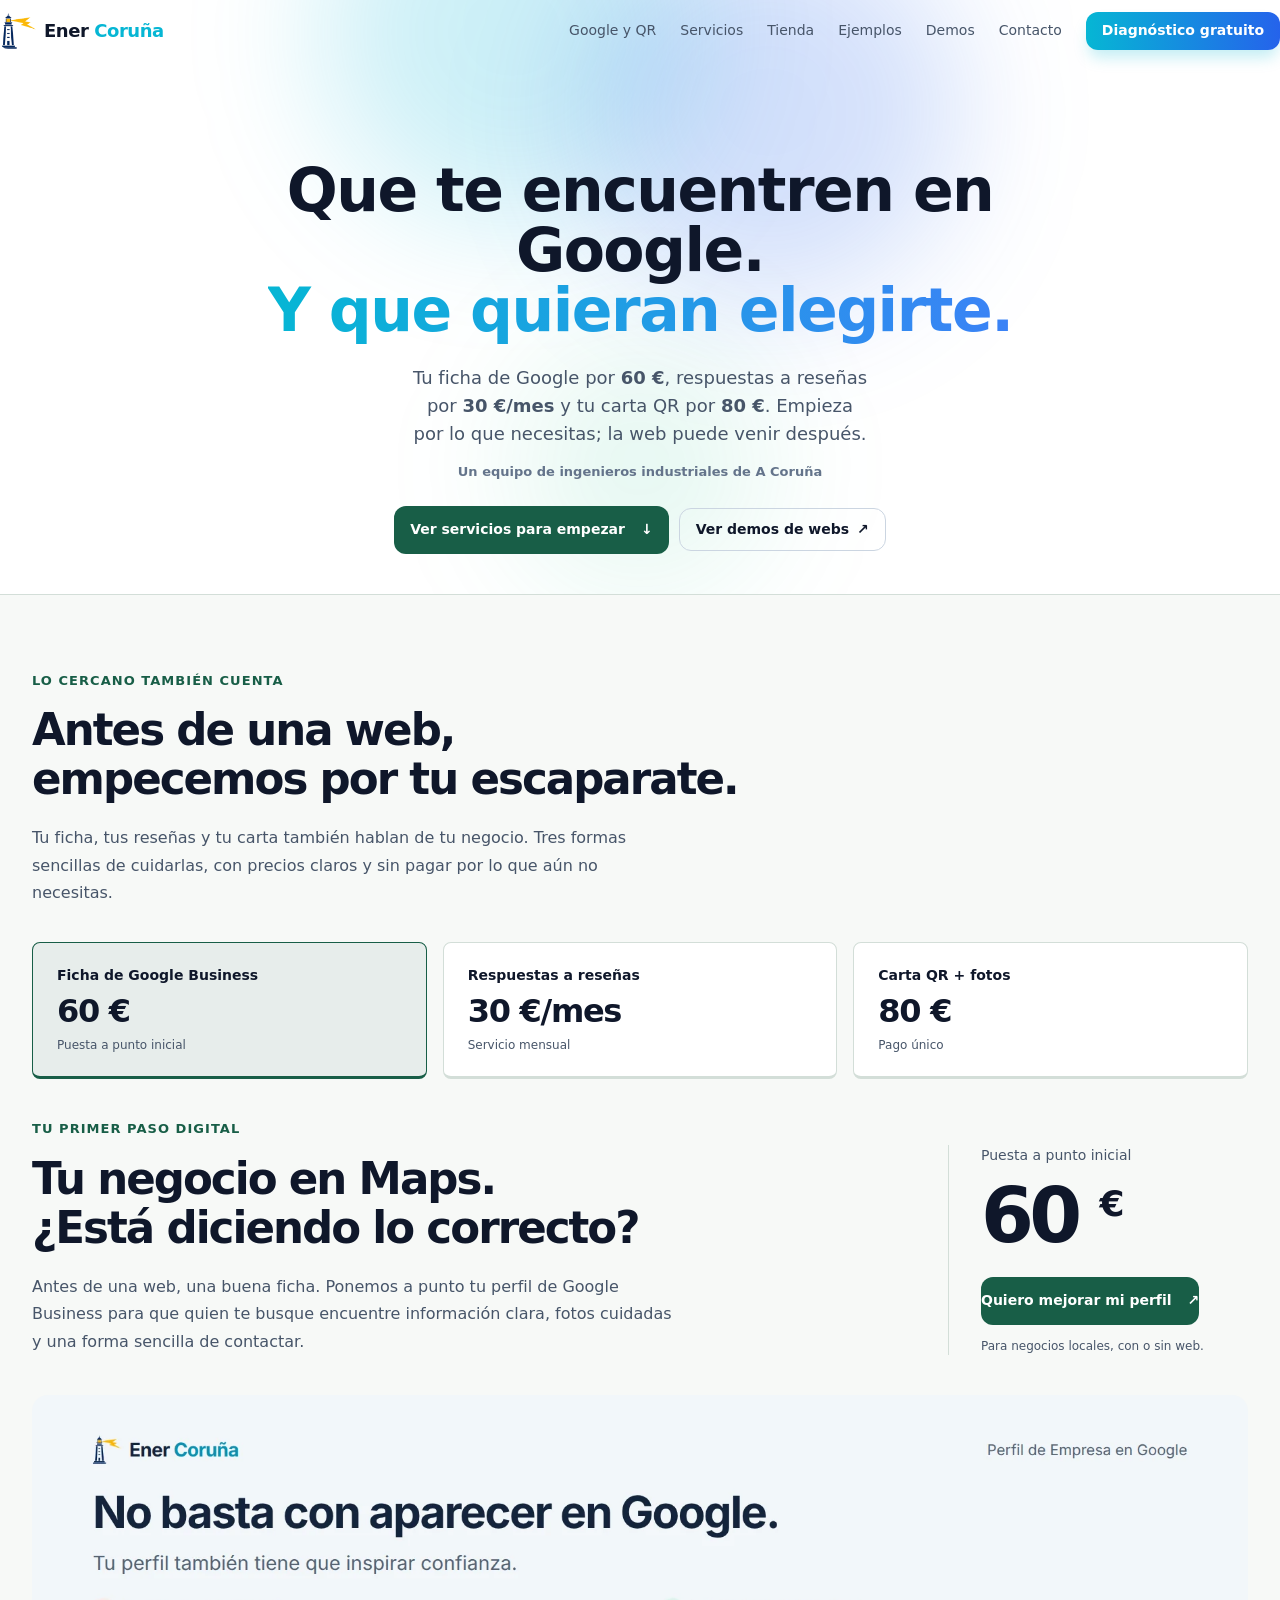
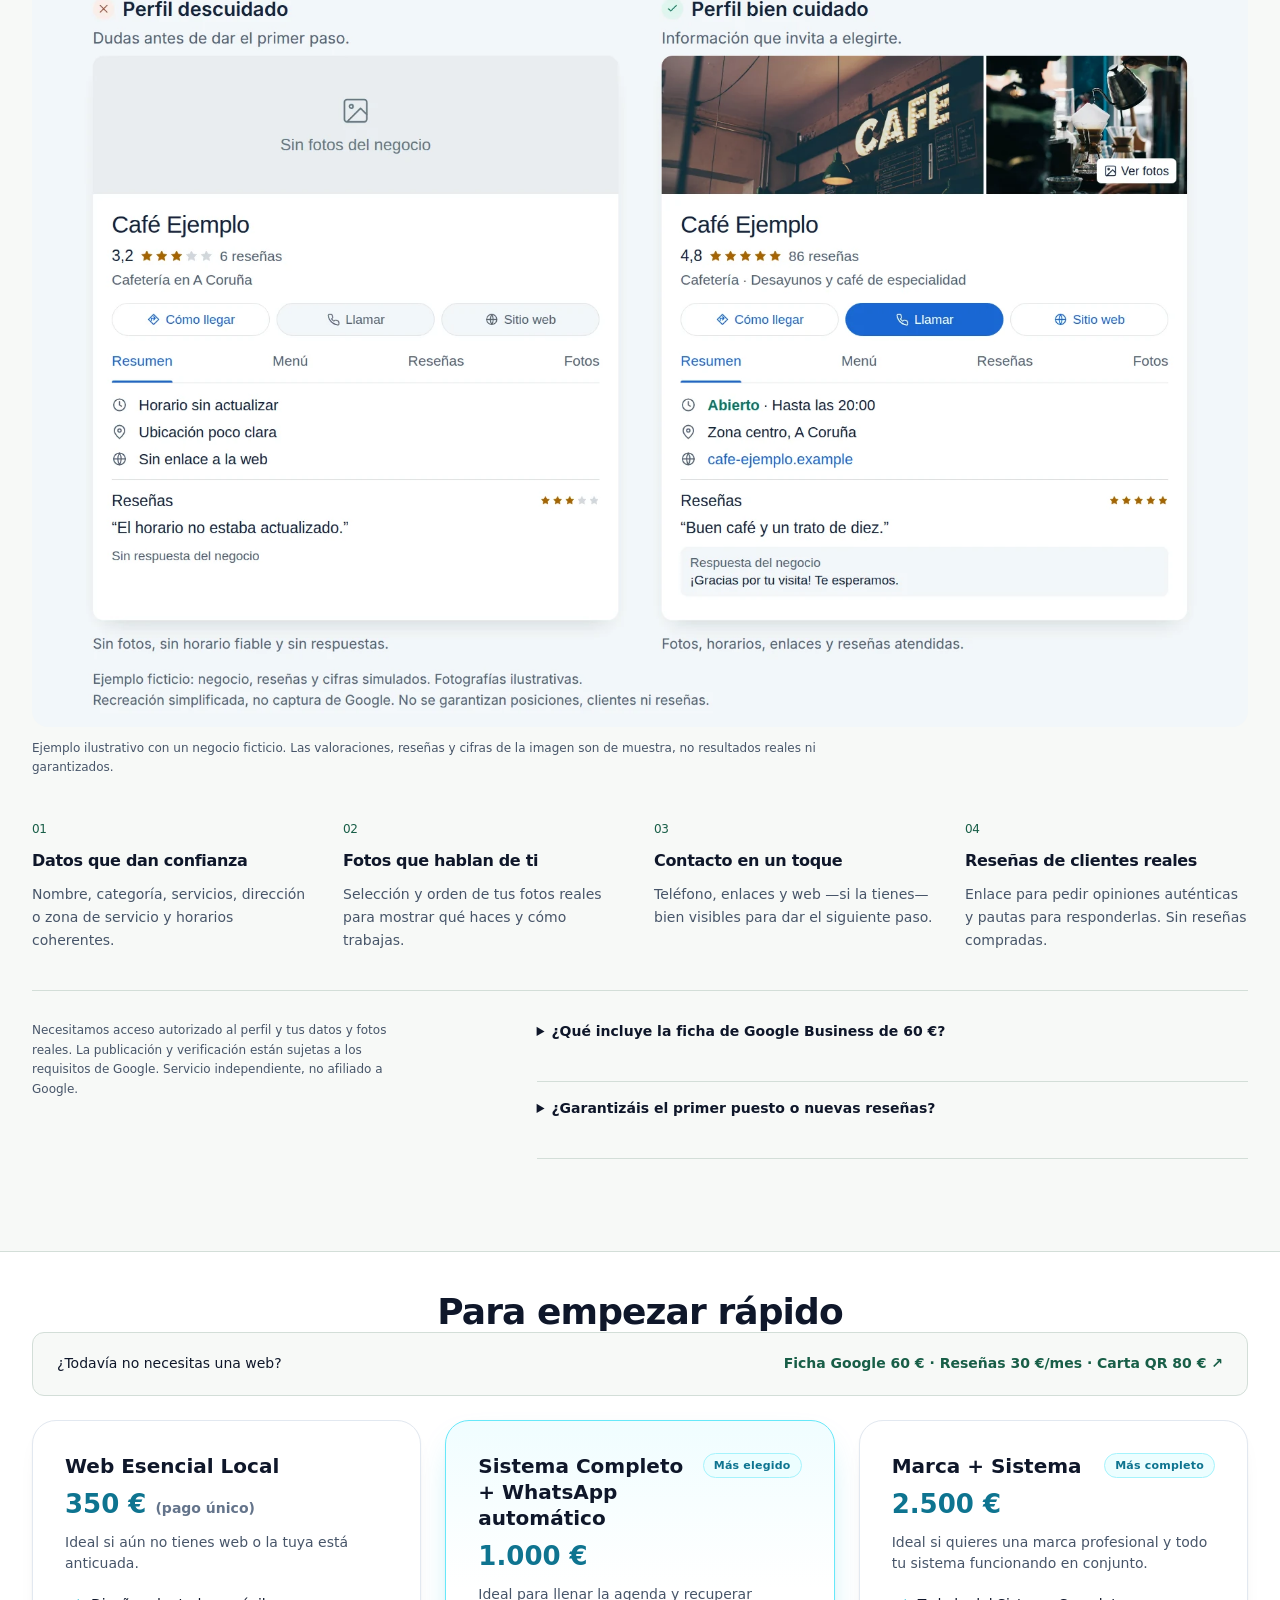
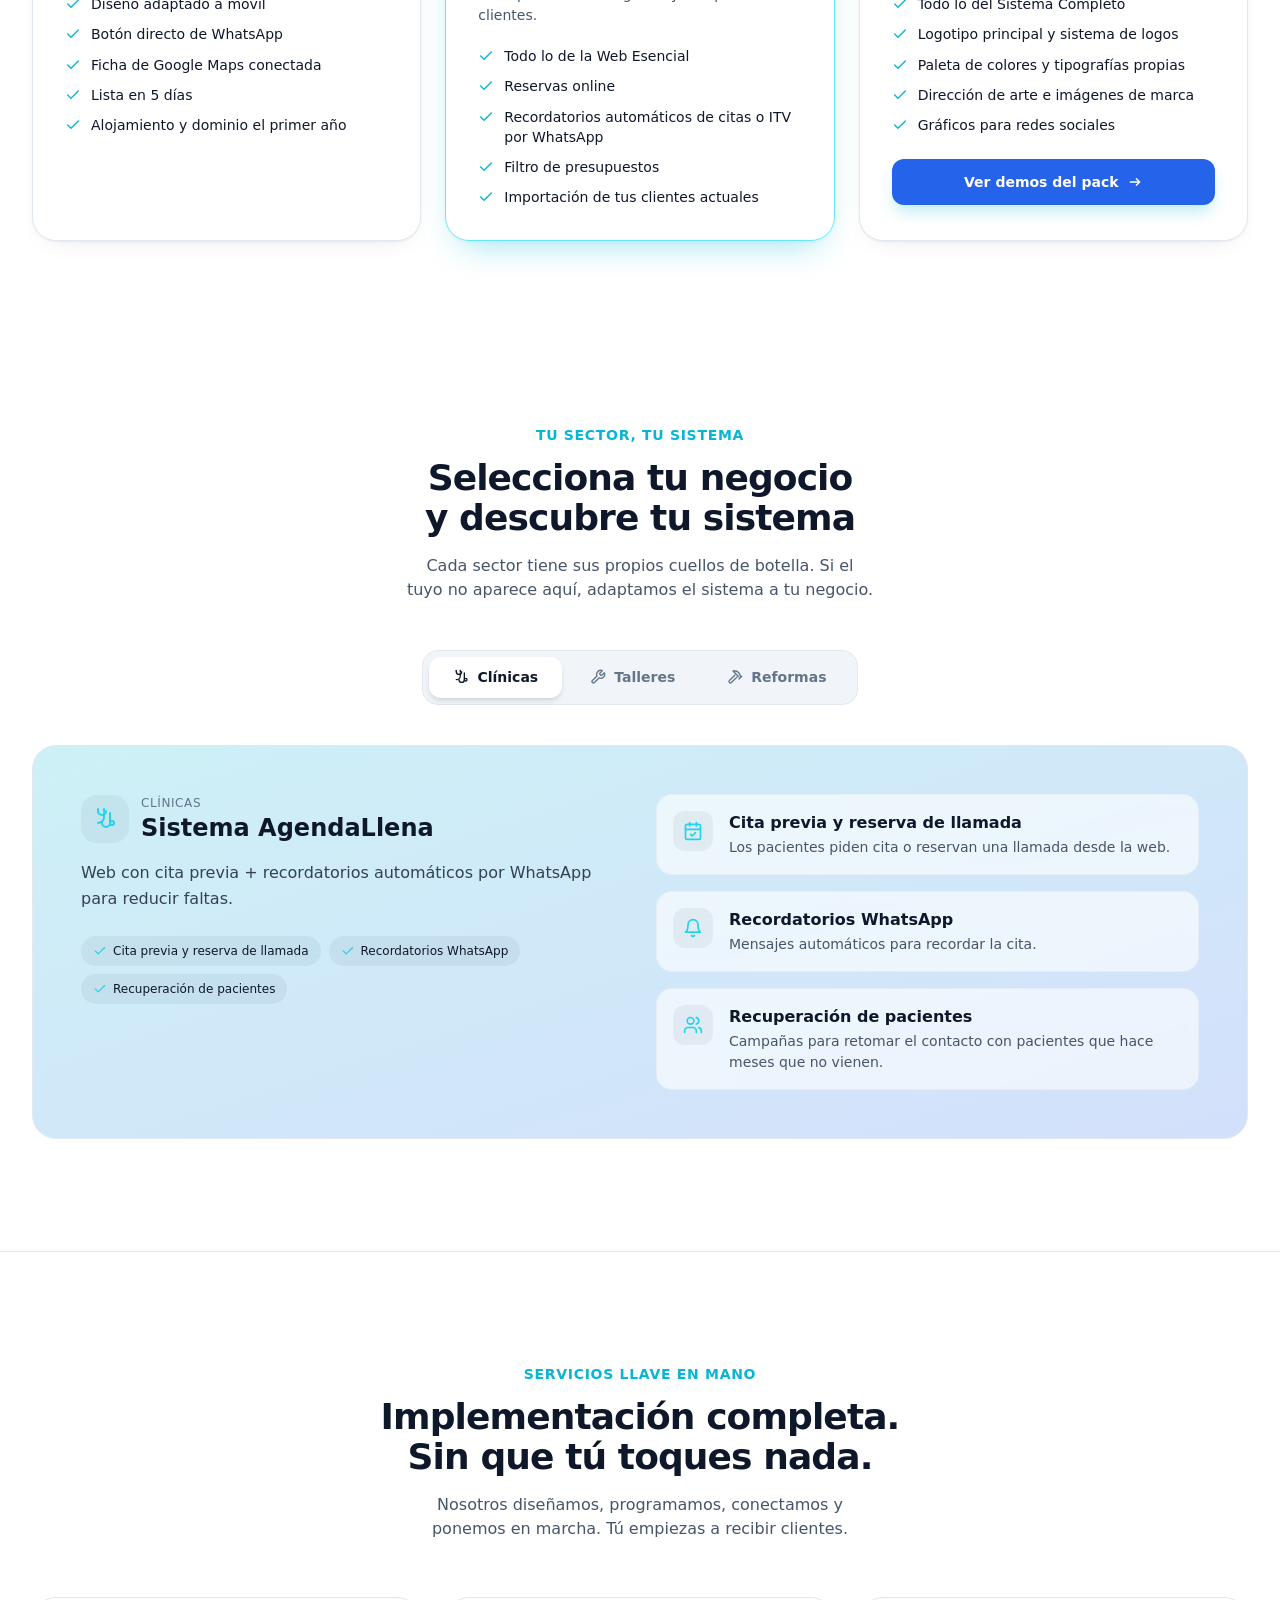
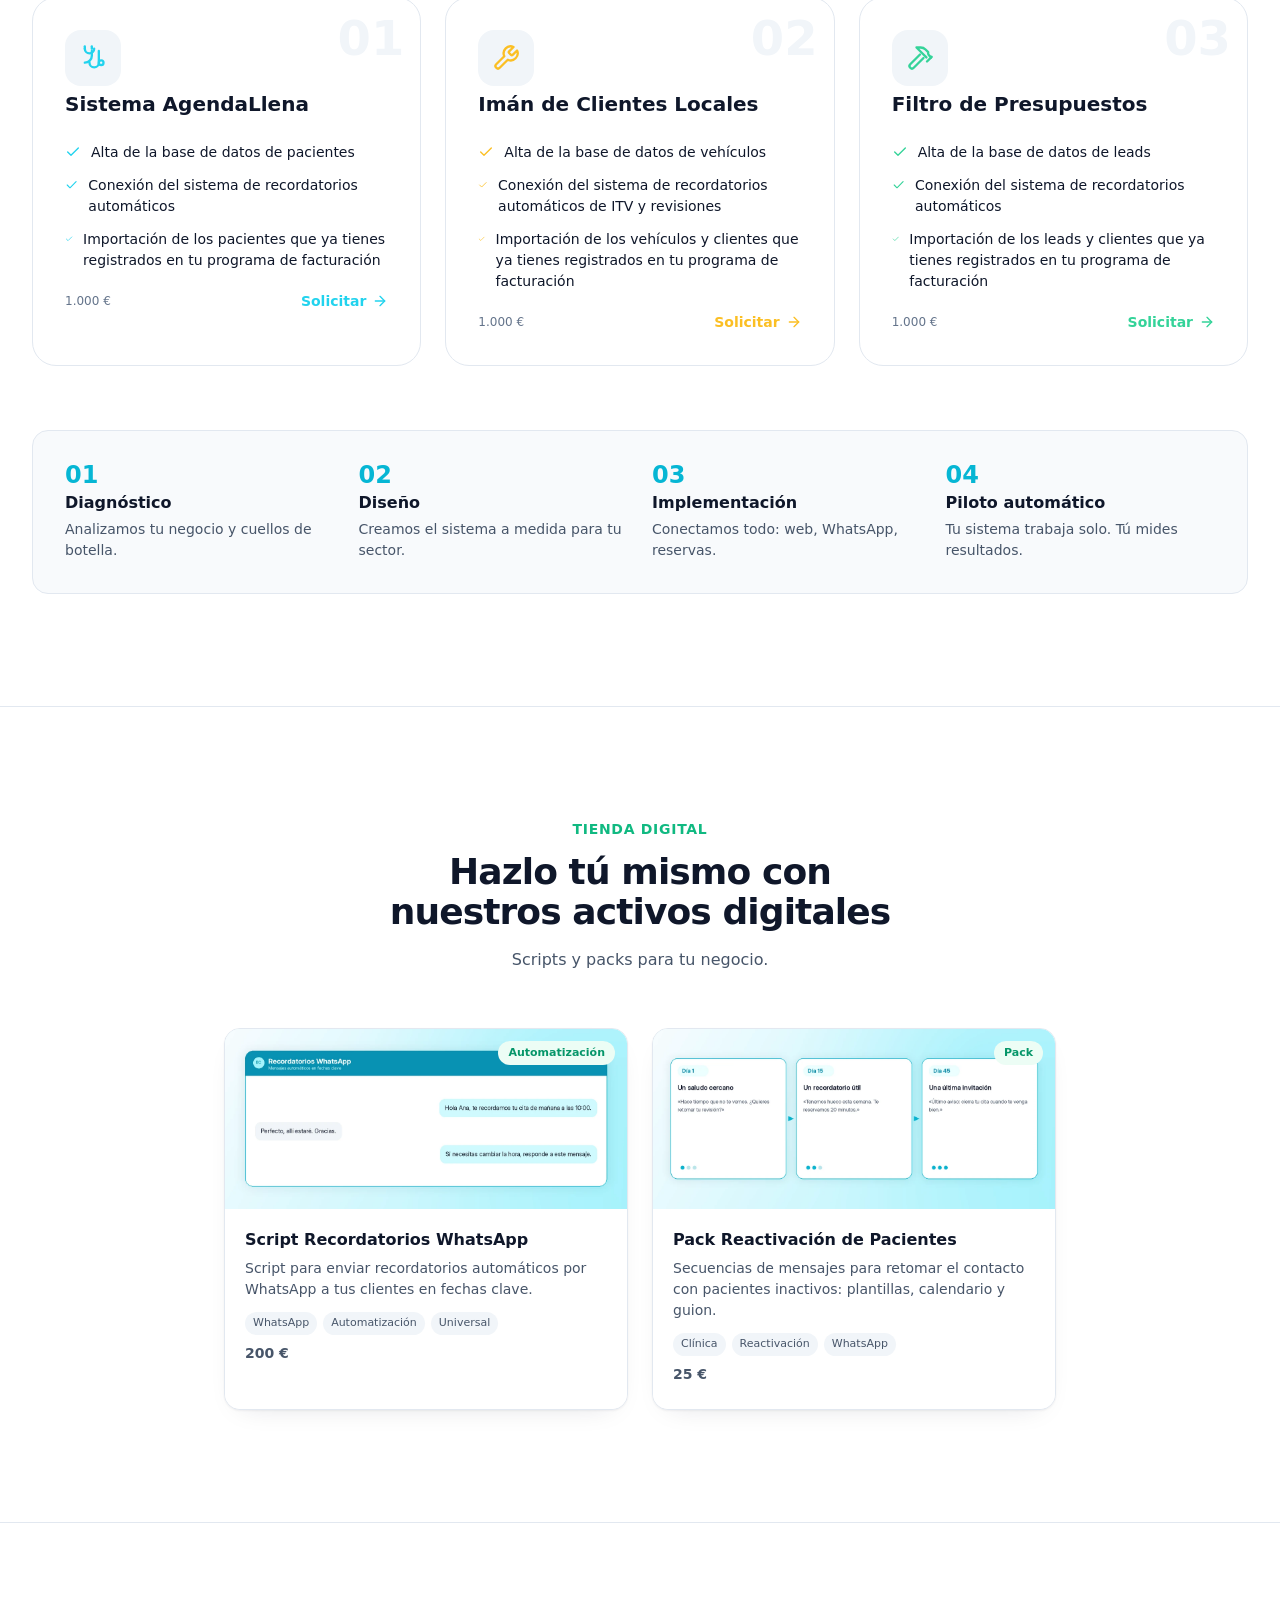
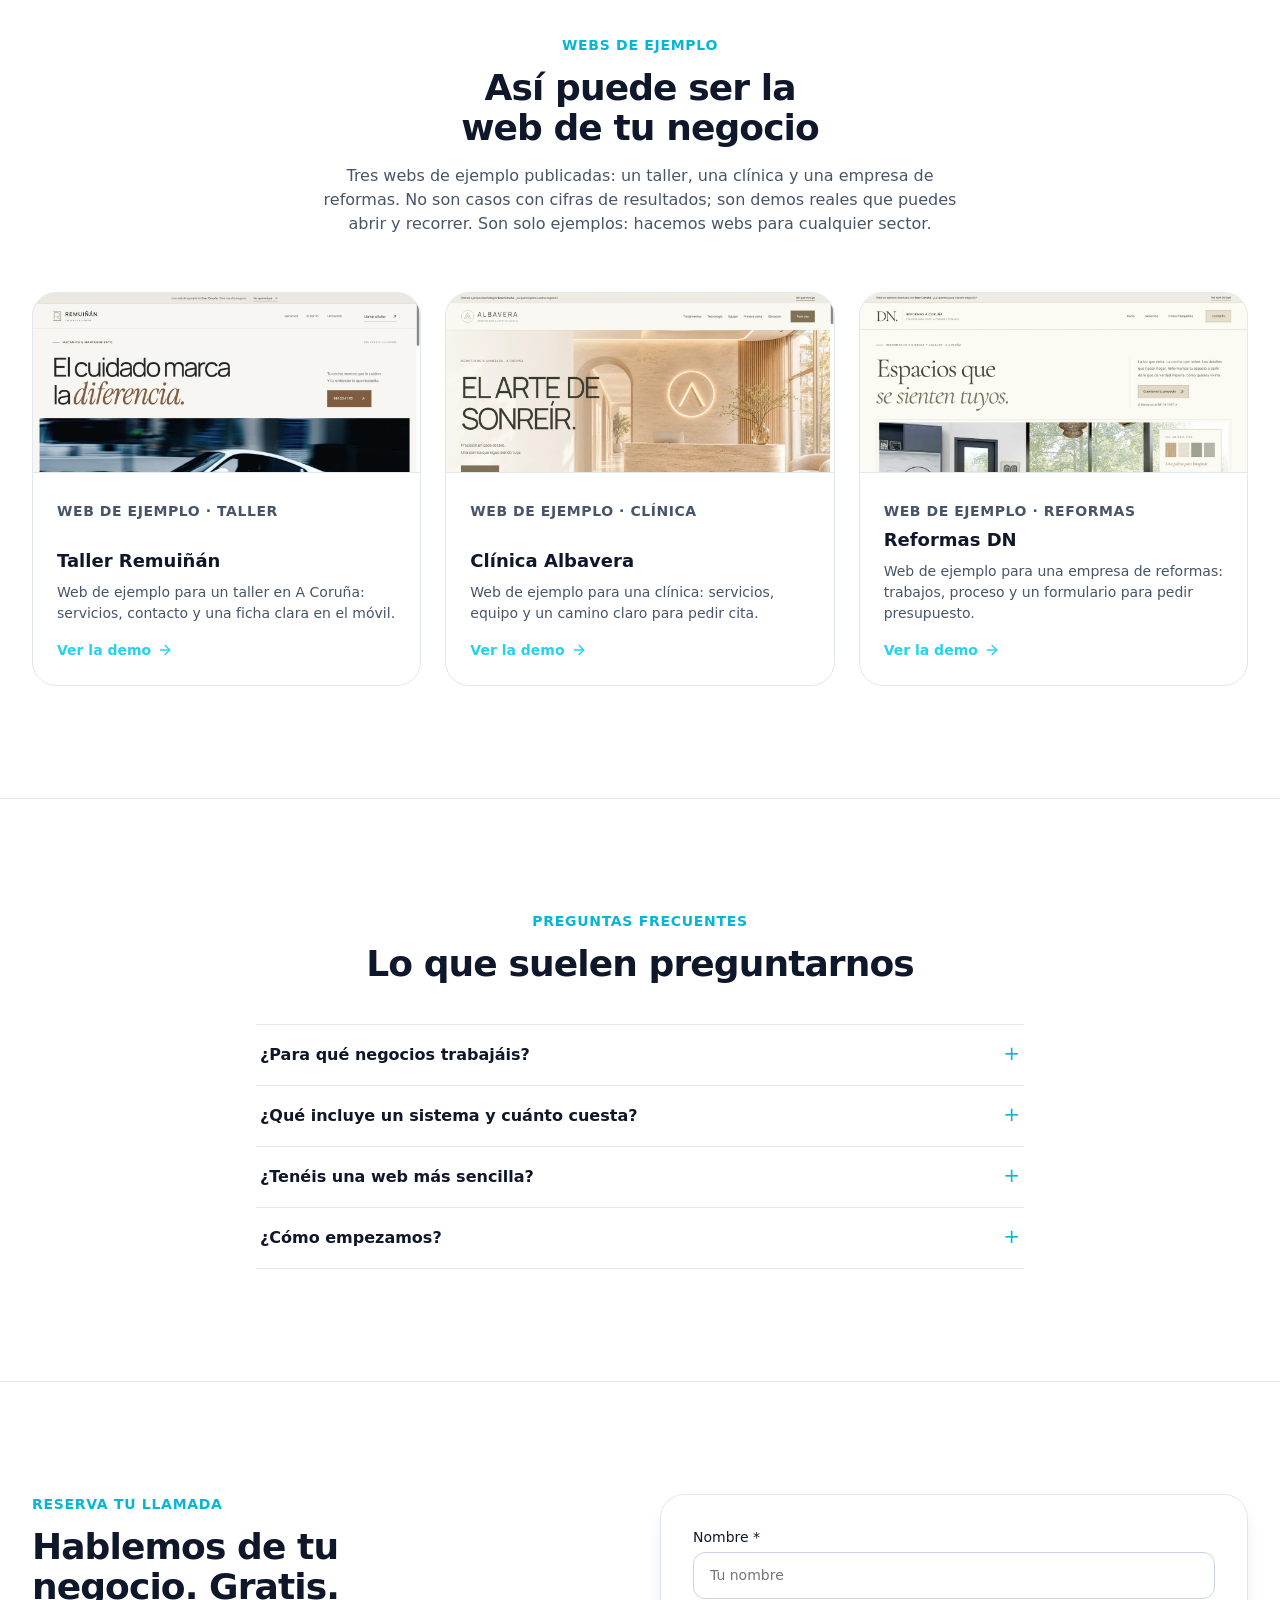
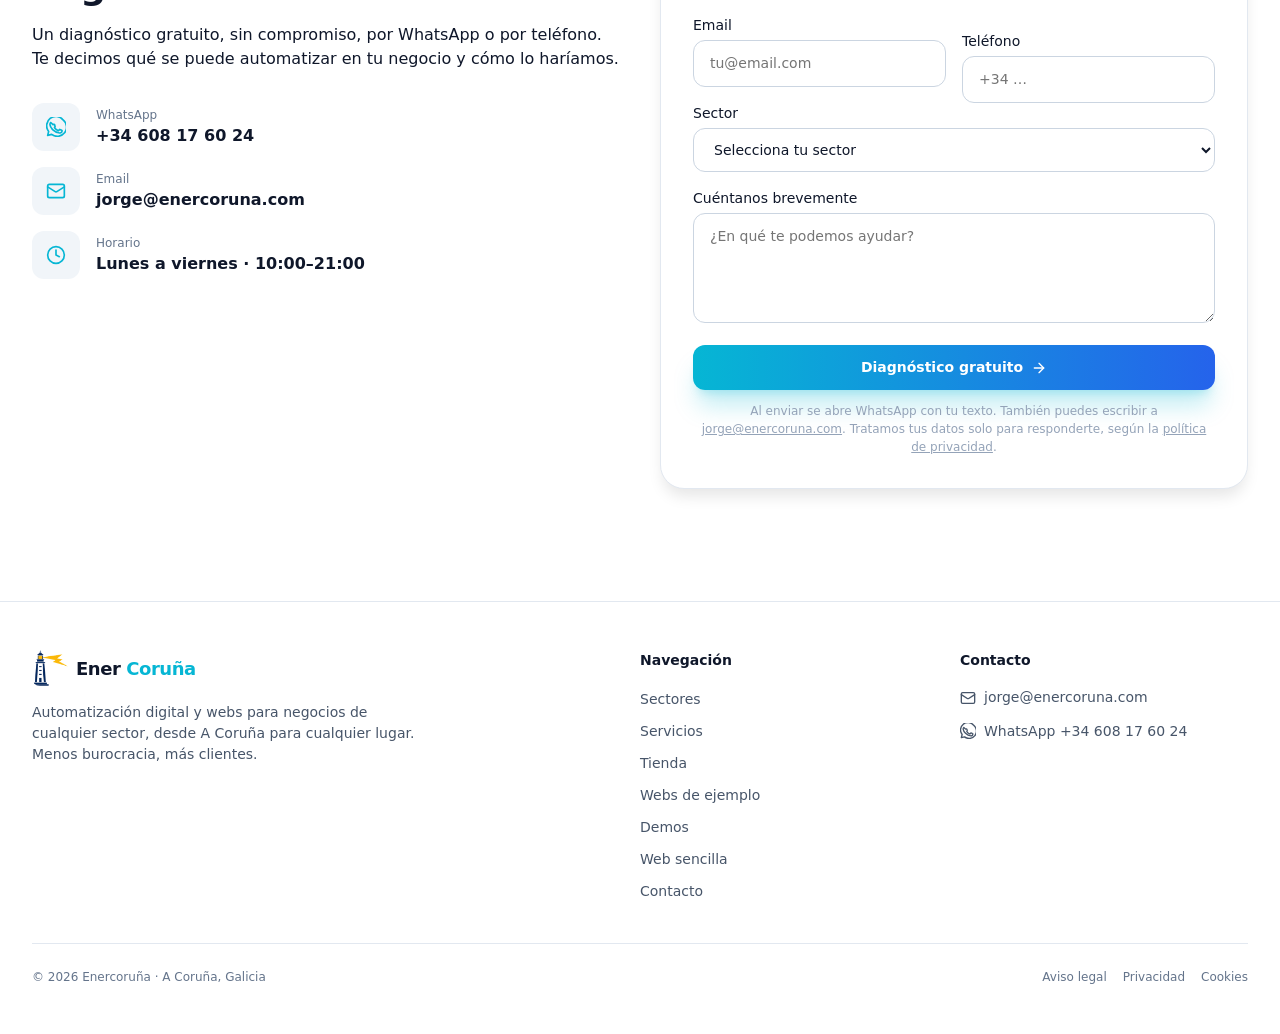
==== commit 9fbafac3: "Feature Google Business, review replies and QR menu services at fixed prices Co-Authored-By: Devin A" ====
--- a/index.html
+++ b/index.html
@@ -3,8 +3,8 @@
 <head>
   <meta charset="utf-8">
   <meta name="viewport" content="width=device-width, initial-scale=1">
-  <title>Ener Coruña — Web, citas y recordatorios por WhatsApp desde A Coruña</title>
-  <meta name="description" content="Web profesional, citas y recordatorios por WhatsApp para negocios de cualquier sector, desde A Coruña para cualquier lugar. Web esencial por 350 € sistemas automáticos por 1.000 € o marca completa + sistema por 2.500 €. Equipo de ingenieros industriales.">
+  <title>Ener Coruña — Google Maps, web y sistemas para tu negocio</title>
+  <meta name="description" content="Ficha de Google Business por 60 €, respuestas a reseñas por 30 €/mes y carta QR por 80 €. Webs, marca y sistemas desde A Coruña para toda España.">
   <meta name="robots" content="index, follow">
   <meta name="author" content="Ener Coruña">
   <meta name="geo.region" content="ES-C">
@@ -13,21 +13,21 @@
   <meta property="og:type" content="website">
   <meta property="og:site_name" content="Ener Coruña">
   <meta property="og:locale" content="es_ES">
-  <meta property="og:title" content="Ener Coruña — Web, citas y recordatorios por WhatsApp desde A Coruña">
-  <meta property="og:description" content="Web profesional, citas y recordatorios por WhatsApp para negocios de cualquier sector, desde A Coruña para cualquier lugar. Web esencial por 350 € sistemas automáticos por 1.000 € o marca completa + sistema por 2.500 €. Equipo de ingenieros industriales.">
+  <meta property="og:title" content="Ener Coruña — Google Maps, web y sistemas para tu negocio">
+  <meta property="og:description" content="Ficha de Google Business por 60 €, respuestas a reseñas por 30 €/mes y carta QR por 80 €. Webs, marca y sistemas desde A Coruña para toda España.">
   <meta property="og:url" content="https://www.enercoruna.com/">
-  <meta property="og:image" content="https://www.enercoruna.com/img/og-v4.jpg">
+  <meta property="og:image" content="https://www.enercoruna.com/img/og-servicios.jpg">
   <meta property="og:image:width" content="1200">
   <meta property="og:image:height" content="630">
   <meta name="twitter:card" content="summary_large_image">
-  <meta name="twitter:title" content="Ener Coruña — Web, citas y recordatorios por WhatsApp desde A Coruña">
-  <meta name="twitter:description" content="Web profesional, citas y recordatorios por WhatsApp para negocios de cualquier sector, desde A Coruña para cualquier lugar. Web esencial por 350 € sistemas automáticos por 1.000 € o marca completa + sistema por 2.500 €. Equipo de ingenieros industriales.">
-  <meta name="twitter:image" content="https://www.enercoruna.com/img/og-v4.jpg">
+  <meta name="twitter:title" content="Ener Coruña — Google Maps, web y sistemas para tu negocio">
+  <meta name="twitter:description" content="Ficha de Google Business por 60 €, respuestas a reseñas por 30 €/mes y carta QR por 80 €. Webs, marca y sistemas desde A Coruña para toda España.">
+  <meta name="twitter:image" content="https://www.enercoruna.com/img/og-servicios.jpg">
   <link rel="icon" href="/img/favicon-v2.png" type="image/png" sizes="32x32">
   <link rel="apple-touch-icon" href="/img/apple-touch-v2.png">
-  <link rel="stylesheet" href="/theme.css?v=20261119demos">
-  <script type="application/ld+json">{"@context":"https://schema.org","@type":["LocalBusiness","ProfessionalService"],"@id":"https://www.enercoruna.com/#enercoruna","name":"Ener Coruña","alternateName":"Enercoruña","url":"https://www.enercoruna.com/","description":"Automatización digital y webs para autónomos, pymes y empresas de cualquier sector, desde A Coruña para cualquier lugar. Somos un equipo de ingenieros industriales.","email":"jorge@enercoruna.com","telephone":"+34608176024","knowsLanguage":"es","image":"https://www.enercoruna.com/img/og-v4.jpg","logo":"https://www.enercoruna.com/img/logo-mark.png","areaServed":[{"@type":"City","name":"A Coruña"},{"@type":"Country","name":"España"}],"address":{"@type":"PostalAddress","addressLocality":"A Coruña","addressRegion":"Galicia","addressCountry":"ES"},"openingHoursSpecification":{"@type":"OpeningHoursSpecification","dayOfWeek":["Monday","Tuesday","Wednesday","Thursday","Friday"],"opens":"10:00","closes":"21:00"},"contactPoint":{"@type":"ContactPoint","contactType":"customer support","telephone":"+34608176024","email":"jorge@enercoruna.com","availableLanguage":["Spanish","Galician"],"url":"https://wa.me/34608176024?text=Hola%2C%20vengo%20de%20la%20web%20de%20Enercoru%C3%B1a"},"makesOffer":[{"@type":"Offer","price":"1000","priceCurrency":"EUR","description":"Sistemas de captación y automatización para clínicas, talleres, reformas u otros autónomos, pymes y empresas. 1.000 €. Incluye web, base de datos, recordatorios automáticos e importación de registros del programa de facturación.","itemOffered":{"@type":"Service","name":"Sistemas de captación y automatización","description":"Sistema AgendaLlena, Imán de Clientes Locales o Filtro de Presupuestos, con web e implementación.","url":"https://www.enercoruna.com/#servicios"}},{"@type":"Offer","price":"350","priceCurrency":"EUR","description":"Web sencilla para un negocio local. 350 €, pago único, con hosting y dominio el primer año.","itemOffered":{"@type":"Service","name":"Web sencilla","url":"https://www.enercoruna.com/web-seo-local-a-coruna/"}}]}</script>
-<script type="application/ld+json">{"@context":"https://schema.org","@type":"FAQPage","mainEntity":[{"@type":"Question","name":"¿Para qué negocios trabajáis?","acceptedAnswer":{"@type":"Answer","text":"Para autónomos, pymes y empresas de cualquier sector y lugar: estamos en A Coruña, pero trabajamos a distancia con toda España y fuera. Adaptamos la web y el sistema de captación, reservas o cualificación a cada negocio."}},{"@type":"Question","name":"¿Qué incluye un sistema y cuánto cuesta?","acceptedAnswer":{"@type":"Answer","text":"Cada sistema cuesta 1.000 € e incluye una web rápida orientada a llamadas y WhatsApp, el alta de la base de datos (pacientes, vehículos o leads, según el sector), la conexión del sistema de recordatorios automáticos y la importación de los registros que ya tienes en tu programa de facturación. Si un trabajo tiene un alcance distinto, lo presupuestamos antes."}},{"@type":"Question","name":"¿Tenéis una web más sencilla?","acceptedAnswer":{"@type":"Answer","text":"Sí. Una web clara para tu negocio cuesta 350 €, en un único pago. El hosting y el dominio están incluidos el primer año; el dominio se renueva después al precio del registrador. El mantenimiento es opcional y se presupuesta aparte."}},{"@type":"Question","name":"¿Cómo empezamos?","acceptedAnswer":{"@type":"Answer","text":"Escríbenos por WhatsApp, llámanos al +34 608 17 60 24 o usa el formulario. Te decimos si podemos ayudarte y cómo, sin compromiso."}}],"url":"https://www.enercoruna.com/"}</script>
+  <link rel="stylesheet" href="/theme.css?v=20261119maps">
+  <script type="application/ld+json">{"@context":"https://schema.org","@type":["LocalBusiness","ProfessionalService"],"@id":"https://www.enercoruna.com/#enercoruna","name":"Ener Coruña","alternateName":"Enercoruña","url":"https://www.enercoruna.com/","description":"Puesta a punto de perfiles de Google Business, webs y automatización para negocios. Desde A Coruña para toda España.","email":"jorge@enercoruna.com","telephone":"+34608176024","knowsLanguage":"es","image":"https://www.enercoruna.com/img/og-servicios.jpg","logo":"https://www.enercoruna.com/img/logo-mark.png","areaServed":[{"@type":"City","name":"A Coruña"},{"@type":"Country","name":"España"}],"address":{"@type":"PostalAddress","addressLocality":"A Coruña","addressRegion":"Galicia","addressCountry":"ES"},"openingHoursSpecification":{"@type":"OpeningHoursSpecification","dayOfWeek":["Monday","Tuesday","Wednesday","Thursday","Friday"],"opens":"10:00","closes":"21:00"},"contactPoint":{"@type":"ContactPoint","contactType":"customer support","telephone":"+34608176024","email":"jorge@enercoruna.com","availableLanguage":["Spanish","Galician"],"url":"https://wa.me/34608176024?text=Hola%2C%20vengo%20de%20la%20web%20de%20Enercoru%C3%B1a"},"makesOffer":[{"@type":"Offer","price":"60","priceCurrency":"EUR","url":"https://www.enercoruna.com/#google-maps","description":"Revisión y puesta a punto inicial. Sin garantías de posición, clientes o reseñas.","itemOffered":{"@type":"Service","name":"Puesta a punto de Google Business","url":"https://www.enercoruna.com/#google-maps"}},{"@type":"Offer","price":"30","priceCurrency":"EUR","url":"https://www.enercoruna.com/#resenas-google","description":"Respuestas personalizadas con ayuda de IA y revisión humana. Servicio mensual de 30 €/mes.","itemOffered":{"@type":"Service","name":"Respuestas a reseñas","url":"https://www.enercoruna.com/#resenas-google"},"priceSpecification":{"@type":"UnitPriceSpecification","price":"30","priceCurrency":"EUR","unitText":"mes"}},{"@type":"Offer","price":"80","priceCurrency":"EUR","url":"https://www.enercoruna.com/#carta-qr","description":"Carta web móvil, código QR y mejora de luz y presentación de las fotos de tus platos. 80 €, pago único.","itemOffered":{"@type":"Service","name":"Carta QR con fotos mejoradas","url":"https://www.enercoruna.com/#carta-qr"}},{"@type":"Offer","price":"1000","priceCurrency":"EUR","description":"Sistemas de captación y automatización para clínicas, talleres, reformas u otros autónomos, pymes y empresas. 1.000 €. Incluye web, base de datos, recordatorios automáticos e importación de registros del programa de facturación.","itemOffered":{"@type":"Service","name":"Sistemas de captación y automatización","description":"Sistema AgendaLlena, Imán de Clientes Locales o Filtro de Presupuestos, con web e implementación.","url":"https://www.enercoruna.com/#servicios"}},{"@type":"Offer","price":"350","priceCurrency":"EUR","description":"Web sencilla para un negocio local. 350 €, pago único, con hosting y dominio el primer año.","itemOffered":{"@type":"Service","name":"Web sencilla","url":"https://www.enercoruna.com/web-seo-local-a-coruna/"}}]}</script>
+<script type="application/ld+json">{"@context":"https://schema.org","@type":"FAQPage","mainEntity":[{"@type":"Question","name":"¿Qué incluye la ficha de Google Business de 60 €?","acceptedAnswer":{"@type":"Answer","text":"Una revisión y puesta a punto inicial de tu perfil: datos y horarios, categoría, descripción y servicios, selección de tus fotos reales, enlaces de contacto y pautas para solicitar reseñas auténticas. Trabajamos con acceso autorizado y los datos de tu negocio; la publicación y verificación dependen de Google."}},{"@type":"Question","name":"¿Garantizáis el primer puesto o nuevas reseñas?","acceptedAnswer":{"@type":"Answer","text":"No. Mejoramos la información y presentación del perfil, pero Google decide el posicionamiento y tus clientes deciden si dejan una reseña. No compramos ni inventamos opiniones ni prometemos clientes garantizados."}},{"@type":"Question","name":"¿Para qué negocios trabajáis?","acceptedAnswer":{"@type":"Answer","text":"Para autónomos, pymes y empresas de cualquier sector y lugar: estamos en A Coruña, pero trabajamos a distancia con toda España y fuera. Adaptamos la web y el sistema de captación, reservas o cualificación a cada negocio."}},{"@type":"Question","name":"¿Qué incluye un sistema y cuánto cuesta?","acceptedAnswer":{"@type":"Answer","text":"Cada sistema cuesta 1.000 € e incluye una web rápida orientada a llamadas y WhatsApp, el alta de la base de datos (pacientes, vehículos o leads, según el sector), la conexión del sistema de recordatorios automáticos y la importación de los registros que ya tienes en tu programa de facturación. Si un trabajo tiene un alcance distinto, lo presupuestamos antes."}},{"@type":"Question","name":"¿Tenéis una web más sencilla?","acceptedAnswer":{"@type":"Answer","text":"Sí. Una web clara para tu negocio cuesta 350 €, en un único pago. El hosting y el dominio están incluidos el primer año; el dominio se renueva después al precio del registrador. El mantenimiento es opcional y se presupuesta aparte."}},{"@type":"Question","name":"¿Cómo empezamos?","acceptedAnswer":{"@type":"Answer","text":"Escríbenos por WhatsApp, llámanos al +34 608 17 60 24 o usa el formulario. Te decimos si podemos ayudarte y cómo, sin compromiso."}}],"url":"https://www.enercoruna.com/"}</script>
 </head>
 <body>
 <header class="site-header">
@@ -37,7 +37,7 @@
       <span class="brand-word">Ener <em>Coruña</em></span>
     </a>
     <div class="nav-desktop">
-      <a class="nav-link" href="#sectores">Sectores</a><a class="nav-link" href="#servicios">Servicios</a><a class="nav-link" href="#tienda">Tienda</a><a class="nav-link" href="#ejemplos">Ejemplos</a><a class="nav-link" href="/demos/">Demos</a><a class="nav-link" href="#contacto">Contacto</a>
+      <a class="nav-link" href="#servicios-locales">Google y QR</a><a class="nav-link" href="#servicios">Servicios</a><a class="nav-link" href="#tienda">Tienda</a><a class="nav-link" href="#ejemplos">Ejemplos</a><a class="nav-link" href="/demos/">Demos</a><a class="nav-link" href="#contacto">Contacto</a>
       <a class="btn btn-primary" href="https://wa.me/34608176024?text=Hola%2C%20vengo%20de%20la%20web%20de%20Enercoru%C3%B1a.%20Quiero%20un%20diagn%C3%B3stico%20gratuito" target="_blank" rel="noopener noreferrer">Diagnóstico gratuito</a>
     </div>
     <div class="nav-mobile-tools">
@@ -49,7 +49,7 @@
   </nav>
   <div class="nav-panel" data-nav-panel>
     <div class="nav-panel-inner">
-      <a class="nav-link" href="#sectores">Sectores</a><a class="nav-link" href="#servicios">Servicios</a><a class="nav-link" href="#tienda">Tienda</a><a class="nav-link" href="#ejemplos">Ejemplos</a><a class="nav-link" href="/demos/">Demos</a><a class="nav-link" href="#contacto">Contacto</a>
+      <a class="nav-link" href="#servicios-locales">Google y QR</a><a class="nav-link" href="#servicios">Servicios</a><a class="nav-link" href="#tienda">Tienda</a><a class="nav-link" href="#ejemplos">Ejemplos</a><a class="nav-link" href="/demos/">Demos</a><a class="nav-link" href="#contacto">Contacto</a>
       <a class="btn btn-primary" href="https://wa.me/34608176024?text=Hola%2C%20vengo%20de%20la%20web%20de%20Enercoru%C3%B1a.%20Quiero%20un%20diagn%C3%B3stico%20gratuito" target="_blank" rel="noopener noreferrer">Diagnóstico gratuito</a>
     </div>
   </div>
@@ -63,23 +63,32 @@
   </div>
   <div class="wrap">
     <div class="hero-inner">
-      <h1 class="animate-fade-up d1">Tu web profesional, tus citas y tus recordatorios por WhatsApp.<br><span class="shimmer-text">Montados de principio a fin desde A Coruña.</span></h1>
-      <p class="lead animate-fade-up d2">Ayudamos a negocios a captar clientes todos los días sin depender del boca a boca. Desde una web sencilla para empezar hasta sistemas automáticos de reservas.</p>
+      <h1 class="animate-fade-up d1">Que te encuentren en Google.<br><span class="shimmer-text">Y que quieran elegirte.</span></h1>
+      <p class="lead animate-fade-up d2">Tu ficha de Google por <strong>60 €</strong>, respuestas a reseñas por <strong>30 €/mes</strong> y tu carta QR por <strong>80 €</strong>. Empieza por lo que necesitas; la web puede venir después.</p>
       <p class="hero-trust animate-fade-up d3">Un equipo de ingenieros industriales de A Coruña</p>
-      <div class="hero-cta animate-fade-up d3">
-        <a class="btn btn-primary btn-hero" href="https://wa.me/34608176024?text=Hola%2C%20vengo%20de%20la%20web%20de%20Enercoru%C3%B1a.%20Quiero%20hablar%2015%20minutos%20por%20WhatsApp" target="_blank" rel="noopener noreferrer">Hablamos 15 min gratis por WhatsApp <svg viewBox="0 0 24 24" width="24" height="24" fill="none" stroke="currentColor" stroke-width="2" stroke-linecap="round" stroke-linejoin="round" aria-hidden="true"><path d="M5 12h14"/><path d="m12 5 7 7-7 7"/></svg></a>
-        <a class="btn btn-ghost" href="#sectores">Ver cómo funciona</a>
-      </div>
-    </div>
-  </div>
-</section>
+      <div class="hero-cta animate-fade-up d3"><a class="btn maps-btn" href="#servicios-locales">Ver servicios para empezar <span aria-hidden="true">↓</span></a><a class="btn btn-ghost" href="/demos/">Ver demos de webs <span aria-hidden="true">↗</span></a></div>
+    </div>
+  </div>
+</section>
+
+<!-- Google Business service -->
+<section class="maps-service" id="servicios-locales" aria-labelledby="local-services-title"><div class="wrap"><div class="local-services-intro"><p class="maps-kicker">Lo cercano también cuenta</p><h2 id="local-services-title">Antes de una web,<br>empecemos por tu escaparate.</h2><p>Tu ficha, tus reseñas y tu carta también hablan de tu negocio. Tres formas sencillas de cuidarlas, con precios claros y sin pagar por lo que aún no necesitas.</p></div><div class="local-services-tabs" role="tablist" aria-label="Servicios para negocios locales"><button type="button" class="local-service-tab" id="local-tab-google-maps" role="tab" aria-controls="google-maps" aria-selected="true" tabindex="0" data-local-tab="google-maps"><span>Ficha de Google Business</span><strong>60 €</strong><small>Puesta a punto inicial</small></button><button type="button" class="local-service-tab" id="local-tab-resenas-google" role="tab" aria-controls="resenas-google" aria-selected="false" tabindex="-1" data-local-tab="resenas-google"><span>Respuestas a reseñas</span><strong>30 €/mes</strong><small>Servicio mensual</small></button><button type="button" class="local-service-tab" id="local-tab-carta-qr" role="tab" aria-controls="carta-qr" aria-selected="false" tabindex="-1" data-local-tab="carta-qr"><span>Carta QR + fotos</span><strong>80 €</strong><small>Pago único</small></button></div><div id="google-maps" class="local-service-panel" role="tabpanel" aria-labelledby="local-tab-google-maps" data-local-panel="google-maps">    <div class="maps-heading">
+      <div><p class="maps-kicker">Tu primer paso digital</p><h3 class="local-panel-title" id="maps-panel-title">Tu negocio en Maps.<br>¿Está diciendo lo correcto?</h3><p class="maps-intro">Antes de una web, una buena ficha. Ponemos a punto tu perfil de Google Business para que quien te busque encuentre información clara, fotos cuidadas y una forma sencilla de contactar.</p></div>
+      <div class="maps-offer"><p>Puesta a punto inicial</p><strong>60 <span>€</span></strong><a class="btn maps-btn" href="https://wa.me/34608176024?text=Hola%2C%20quiero%20mejorar%20mi%20perfil%20de%20Google%20Business%20con%20el%20servicio%20de%2060%20%E2%82%AC." target="_blank" rel="noopener noreferrer">Quiero mejorar mi perfil <span aria-hidden="true">↗</span></a><span class="maps-offer-note">Para negocios locales, con o sin web.</span></div>
+    </div>
+    <figure class="maps-visual"><img class="local-compare-wide" src="/img/google-business/comparativa.webp" loading="lazy" decoding="async" alt="Ejemplo ficticio de Café Ejemplo: perfil de Google Business incompleto y perfil cuidado con datos claros, fotos ilustrativas y reseñas atendidas." width="1800" height="1380"><div class="local-compare-mobile"><img src="/img/google-business/antes.webp" loading="lazy" decoding="async" alt="Antes: ficha ficticia de Google Business sin fotos, con horario desactualizado y reseñas sin respuesta." width="840" height="1180"><img src="/img/google-business/despues.webp" loading="lazy" decoding="async" alt="Después: ficha ficticia con fotos ilustrativas, servicios claros, horario actualizado, enlace web y reseñas atendidas. No son resultados reales." width="840" height="1180"></div><figcaption>Ejemplo ilustrativo con un negocio ficticio. Las valoraciones, reseñas y cifras de la imagen son de muestra, no resultados reales ni garantizados.</figcaption></figure>
+    <div class="maps-includes"><div><h4><span aria-hidden="true">01</span>Datos que dan confianza</h4><p>Nombre, categoría, servicios, dirección o zona de servicio y horarios coherentes.</p></div><div><h4><span aria-hidden="true">02</span>Fotos que hablan de ti</h4><p>Selección y orden de tus fotos reales para mostrar qué haces y cómo trabajas.</p></div><div><h4><span aria-hidden="true">03</span>Contacto en un toque</h4><p>Teléfono, enlaces y web —si la tienes— bien visibles para dar el siguiente paso.</p></div><div><h4><span aria-hidden="true">04</span>Reseñas de clientes reales</h4><p>Enlace para pedir opiniones auténticas y pautas para responderlas. Sin reseñas compradas.</p></div></div>
+    <div class="maps-bottom"><p>Necesitamos acceso autorizado al perfil y tus datos y fotos reales. La publicación y verificación están sujetas a los requisitos de Google. Servicio independiente, no afiliado a Google.</p><div class="maps-faq"><details><summary>¿Qué incluye la ficha de Google Business de 60 €?</summary><p>Una revisión y puesta a punto inicial de tu perfil: datos y horarios, categoría, descripción y servicios, selección de tus fotos reales, enlaces de contacto y pautas para solicitar reseñas auténticas. Trabajamos con acceso autorizado y los datos de tu negocio; la publicación y verificación dependen de Google.</p></details><details><summary>¿Garantizáis el primer puesto o nuevas reseñas?</summary><p>No. Mejoramos la información y presentación del perfil, pero Google decide el posicionamiento y tus clientes deciden si dejan una reseña. No compramos ni inventamos opiniones ni prometemos clientes garantizados.</p></details></div></div>
+</div><div id="resenas-google" class="local-service-panel" role="tabpanel" aria-labelledby="local-tab-resenas-google" data-local-panel="resenas-google"><div class="maps-heading"><div><p class="maps-kicker">Respuestas a reseñas</p><h3 class="local-panel-title" id="resenas-google-title">Cada reseña merece una buena respuesta.</h3><p class="maps-intro">Te ayudamos a poner al día las reseñas pendientes y las nuevas con respuestas profesionales y personalizadas. Con ayuda de IA, revisión humana y el tono de tu negocio.</p></div><div class="maps-offer"><p>Servicio mensual</p><strong class="local-price">30 €/mes</strong><a class="btn maps-btn" href="https://wa.me/34608176024?text=Hola%2C%20me%20interesa%20el%20servicio%20Respuestas%20a%20rese%C3%B1as%20de%2030%20%E2%82%AC%2Fmes." target="_blank" rel="noopener noreferrer">Cuidar mis reseñas <span aria-hidden="true">↗</span></a></div></div><figure class="maps-visual"><img class="local-compare-wide" src="/img/servicios/resenas-google.webp" loading="lazy" decoding="async" alt="Ejemplo ficticio de Café Brisa: las mismas reseñas positivas y críticas sin contestar y con respuestas personalizadas del negocio." width="1600" height="1000"><div class="local-compare-mobile"><img src="/img/servicios/resenas-antes.webp" loading="lazy" decoding="async" alt="Antes: dos reseñas del negocio ficticio Café Brisa sin respuesta." width="900" height="1000"><img src="/img/servicios/resenas-despues.webp" loading="lazy" decoding="async" alt="Después: Café Brisa agradece una reseña positiva y responde con empatía a una crítica por la espera. Ejemplo ficticio." width="900" height="1000"></div><figcaption>Ejemplo ilustrativo con un negocio ficticio. Opiniones, cifras y datos de muestra; no son clientes ni resultados reales.</figcaption></figure><div class="maps-includes"><div><h4><span aria-hidden="true">01</span>Tu tono, no una plantilla</h4><p>Respuestas adaptadas a lo que cuenta cada cliente y a la voz de tu negocio.</p></div><div><h4><span aria-hidden="true">02</span>Con criterio humano</h4><p>Revisión de los borradores y atención especial a las críticas o situaciones delicadas.</p></div><div><h4><span aria-hidden="true">03</span>Al día, cada mes</h4><p>Trabajamos las reseñas pendientes y las nuevas para cuidar la atención al cliente.</p></div><div><h4><span aria-hidden="true">04</span>Opiniones auténticas</h4><p>No generamos reseñas falsas, no compramos estrellas ni intentamos borrar críticas legítimas.</p></div></div><p class="local-service-note">Las respuestas se preparan para tu revisión y aprobación antes de publicarlas. No se garantiza una posición en Google ni un número de clientes o reseñas.</p></div><div id="carta-qr" class="local-service-panel" role="tabpanel" aria-labelledby="local-tab-carta-qr" data-local-panel="carta-qr"><div class="maps-heading"><div><p class="maps-kicker">Carta QR + fotos</p><h3 class="local-panel-title" id="carta-qr-title">Una carta que apetece abrir. Y pedir.</h3><p class="maps-intro">Convertimos tu carta en una página clara y ligera para el móvil, con un QR para las mesas y tus fotos mejoradas. Sin obligar a descargar un PDF ni instalar una app.</p></div><div class="maps-offer"><p>Pago único</p><strong class="local-price">80 €</strong><a class="btn maps-btn" href="https://wa.me/34608176024?text=Hola%2C%20me%20interesa%20el%20servicio%20Carta%20QR%20%2B%20fotos%20de%2080%20%E2%82%AC." target="_blank" rel="noopener noreferrer">Quiero mi carta QR <span aria-hidden="true">↗</span></a></div></div><figure class="maps-visual"><picture><source media="(max-width:640px)" srcset="/img/servicios/carta-qr-movil.webp" width="1080" height="1350"><img src="/img/servicios/carta-qr.webp" width="1600" height="1040" loading="lazy" decoding="async" alt="Comparativa ilustrativa del antes y después del servicio carta qr + fotos para un negocio ficticio."></picture><figcaption>Ejemplo ilustrativo con un negocio ficticio. Opiniones, cifras y datos de muestra; no son clientes ni resultados reales.</figcaption></figure><figure class="maps-visual qr-photo-comparison"><img src="/img/servicios/fotos-mejoradas.webp" width="1600" height="1040" loading="lazy" decoding="async" alt="Comparación simulada de una misma fotografía ilustrativa de una hamburguesa: antes oscurecida y después con más luz y color."><figcaption>La misma foto de archivo en ambas versiones: comparación simulada de luz, color y encuadre, sin cambiar el plato.</figcaption></figure><div class="maps-includes"><div><h4><span aria-hidden="true">01</span>Tu carta, fácil de leer</h4><p>Secciones, platos y precios claros, pensados para el móvil.</p></div><div><h4><span aria-hidden="true">02</span>Fotos mejor presentadas</h4><p>Mejoramos luz, color y encuadre de tus imágenes, sin inventar platos ni cambiar las raciones.</p></div><div><h4><span aria-hidden="true">03</span>Un QR para tus mesas</h4><p>Código listo para colocar y enlazar directamente con la carta web.</p></div><div><h4><span aria-hidden="true">04</span>Información de tu negocio</h4><p>Tú facilitas y validas los platos, los precios y la información de alérgenos.</p></div></div><p class="local-service-note">80 € por la creación inicial de la carta web y su QR. Las actualizaciones posteriores se acuerdan aparte. No se alteran los ingredientes ni se garantiza un aumento de ventas.</p></div></div></section>
+<!-- End Google Business service -->
 
 <section class="sec sec-prices" id="empezar">
   <div class="wrap">
     <div class="sec-head">
       <h2>Para empezar rápido</h2>
     </div>
-    <div class="price-row">
+    <a class="maps-price-entry" href="#servicios-locales"><span>¿Todavía no necesitas una web?</span><strong>Ficha Google 60 € · Reseñas 30 €/mes · Carta QR 80 € <span aria-hidden="true">↗</span></strong></a>
+<div class="price-row">
       <article class="price-card">
         <div class="price-card-head"><h3>Web Esencial Local</h3></div>
         <p class="price">350 € <span>(pago único)</span></p>
--- a/theme.css
+++ b/theme.css
@@ -357,3 +357,53 @@
 .skip-link:focus{top:12px}
 .pack-demo-link{margin-top:24px;align-self:stretch;min-height:46px;background:rgb(var(--blue))}
 @media(min-width:768px) and (max-width:1099px){.nav-desktop{display:none}.nav-mobile-tools{display:flex}.nav-panel.open{display:block!important}}
+
+/* Google Business service */
+:root{--maps-accent:24 94 71;--maps-paper:247 249 247;--maps-line:211 222 216}
+.maps-btn{background:rgb(var(--maps-accent));color:rgb(var(--bg));gap:16px;min-height:48px;justify-content:center}
+.maps-btn:hover{background:rgb(var(--fg));box-shadow:none}
+.maps-service{background:rgb(var(--maps-paper));padding:76px 0;scroll-margin-top:85px;border-block:1px solid rgb(var(--maps-line))}
+.maps-heading{display:grid;grid-template-columns:minmax(0,1fr) 300px;gap:72px;align-items:end}
+.maps-kicker{color:rgb(var(--maps-accent));font-size:13px;font-weight:700;letter-spacing:.08em;text-transform:uppercase;margin-bottom:16px}
+.maps-heading h2{font-size:clamp(30px,3.4vw,46px);letter-spacing:-.045em;line-height:1.13;font-weight:650;margin:0}
+.maps-intro{margin-top:20px;max-width:650px;color:rgb(var(--muted));line-height:1.7}
+.maps-offer{border-left:1px solid rgb(var(--maps-line));padding-left:32px;display:flex;align-items:flex-start;flex-direction:column}
+.maps-offer>p{font-size:14px;color:rgb(var(--muted))}
+.maps-offer>strong{font-size:76px;line-height:1.2;letter-spacing:-.06em;font-weight:650;white-space:nowrap;margin:4px 0 16px}
+.maps-offer>strong>span{font-size:36px;vertical-align:super;letter-spacing:-.03em}
+.maps-offer-note{font-size:12px;color:rgb(var(--muted));margin-top:12px}
+.maps-visual{margin:40px 0 0}
+.maps-visual img{display:block;width:100%;height:auto;border-radius:16px}
+.maps-visual figcaption{font-size:12px;line-height:1.6;color:rgb(var(--muted));margin-top:12px;max-width:850px}
+.maps-includes{display:grid;grid-template-columns:repeat(4,minmax(0,1fr));gap:28px;margin-top:44px}
+.maps-includes h3{font-size:16px;line-height:1.4;font-weight:650;letter-spacing:-.02em}
+.maps-includes h3>span{display:block;font-size:12px;font-weight:500;color:rgb(var(--maps-accent));margin-bottom:12px;font-variant-numeric:tabular-nums}
+.maps-includes p{font-size:14px;line-height:1.65;color:rgb(var(--muted));margin-top:10px}
+.maps-bottom{display:grid;grid-template-columns:minmax(0,1fr) minmax(0,1.6fr);gap:60px;margin-top:38px;padding-top:30px;border-top:1px solid rgb(var(--maps-line))}
+.maps-bottom>p{font-size:12px;line-height:1.65;color:rgb(var(--muted));max-width:360px}
+.maps-faq details{border-bottom:1px solid rgb(var(--maps-line));padding:0 0 16px;margin-bottom:16px}
+.maps-faq summary{min-height:44px;cursor:pointer;font-size:14px;font-weight:600;line-height:1.5;display:list-item;padding-right:12px}
+.maps-faq details>p{font-size:14px;line-height:1.7;color:rgb(var(--muted));margin-top:12px}
+.maps-price-entry{display:flex;justify-content:space-between;align-items:center;gap:16px;padding:20px 24px;background:rgb(var(--maps-paper));border:1px solid rgb(var(--maps-line));border-radius:12px;margin-bottom:24px;font-size:14px;min-height:64px}
+.maps-price-entry>strong{color:rgb(var(--maps-accent))}
+.local-services-intro{max-width:760px}
+.local-services-intro h2,.local-panel-title{font-size:clamp(30px,3.4vw,46px);letter-spacing:-.045em;line-height:1.13;font-weight:650}
+.local-services-intro>p:last-child{color:rgb(var(--muted));line-height:1.7;margin-top:20px;max-width:650px}
+.local-services-tabs{display:grid;grid-template-columns:repeat(3,minmax(0,1fr));gap:16px;margin:36px 0 40px}
+.local-service-tab{text-align:left;display:flex;flex-direction:column;align-items:flex-start;gap:6px;padding:22px 24px;border:1px solid rgb(var(--maps-line));border-bottom:3px solid rgb(var(--maps-line));border-radius:8px;background:rgb(var(--bg));min-width:0;min-height:136px;transition:background .15s,border-color .15s}
+.local-service-tab[aria-selected="true"]{border-color:rgb(var(--maps-accent));background:rgb(var(--maps-accent)/.07)}
+.local-service-tab:hover{border-color:rgb(var(--maps-accent))}
+.local-service-tab>span{font-size:14px;font-weight:600}
+.local-service-tab>strong{font-size:32px;line-height:1.2;letter-spacing:-.04em;white-space:nowrap}
+.local-service-tab>small{font-size:12px;color:rgb(var(--muted))}
+.local-service-panel[hidden]{display:none}
+.local-compare-mobile{display:none}
+.qr-photo-comparison{margin-top:28px}
+@media(max-width:640px){.local-compare-wide,.qr-photo-comparison{display:none!important}.local-compare-mobile{display:grid;gap:18px}}
+.maps-offer>strong.local-price{font-size:48px;letter-spacing:-.05em}
+.maps-includes h4{font-size:16px;line-height:1.4;font-weight:650;letter-spacing:-.02em}
+.maps-includes h4>span{display:block;font-size:12px;font-weight:500;color:rgb(var(--maps-accent));margin-bottom:12px;font-variant-numeric:tabular-nums}
+.local-service-note{font-size:12px;line-height:1.65;color:rgb(var(--muted));margin-top:30px;max-width:850px}
+@media(max-width:640px){.local-services-tabs{grid-template-columns:minmax(0,1fr);gap:10px;margin:28px 0 36px}.local-service-tab{display:grid;grid-template-columns:minmax(0,1fr) auto;gap:3px 16px;min-height:88px;padding:16px 18px;width:100%}.local-service-tab>span{grid-row:1/3;align-self:center;max-width:175px;line-height:1.5}.local-service-tab>strong{font-size:26px;text-align:right}.local-service-tab>small{text-align:right;font-size:11px}.local-services-intro h2 br{display:none}.maps-heading .local-panel-title br{display:none}}
+@media(max-width:900px){.maps-heading{grid-template-columns:minmax(0,1fr) 260px;gap:36px}.maps-offer{padding-left:24px}.maps-offer .btn{font-size:13px;padding-inline:14px}.maps-includes{grid-template-columns:repeat(2,minmax(0,1fr))}}
+@media(max-width:640px){.maps-service{padding:48px 0}.maps-heading{grid-template-columns:minmax(0,1fr);gap:28px}.maps-heading h2 br{display:none}.maps-offer{padding:24px 0 0;border-left:0;border-top:1px solid rgb(var(--maps-line));width:100%}.maps-offer>strong{font-size:64px;margin-bottom:16px}.maps-offer .btn{font-size:14px;align-self:stretch}.maps-intro{font-size:16px}.maps-visual{margin-top:28px}.maps-visual img{border-radius:10px}.maps-includes{gap:28px 20px;margin-top:32px}.maps-bottom{grid-template-columns:minmax(0,1fr);gap:24px}.maps-bottom>p{max-width:none}.maps-price-entry{align-items:flex-start;flex-direction:column;gap:6px;padding:18px 20px}}
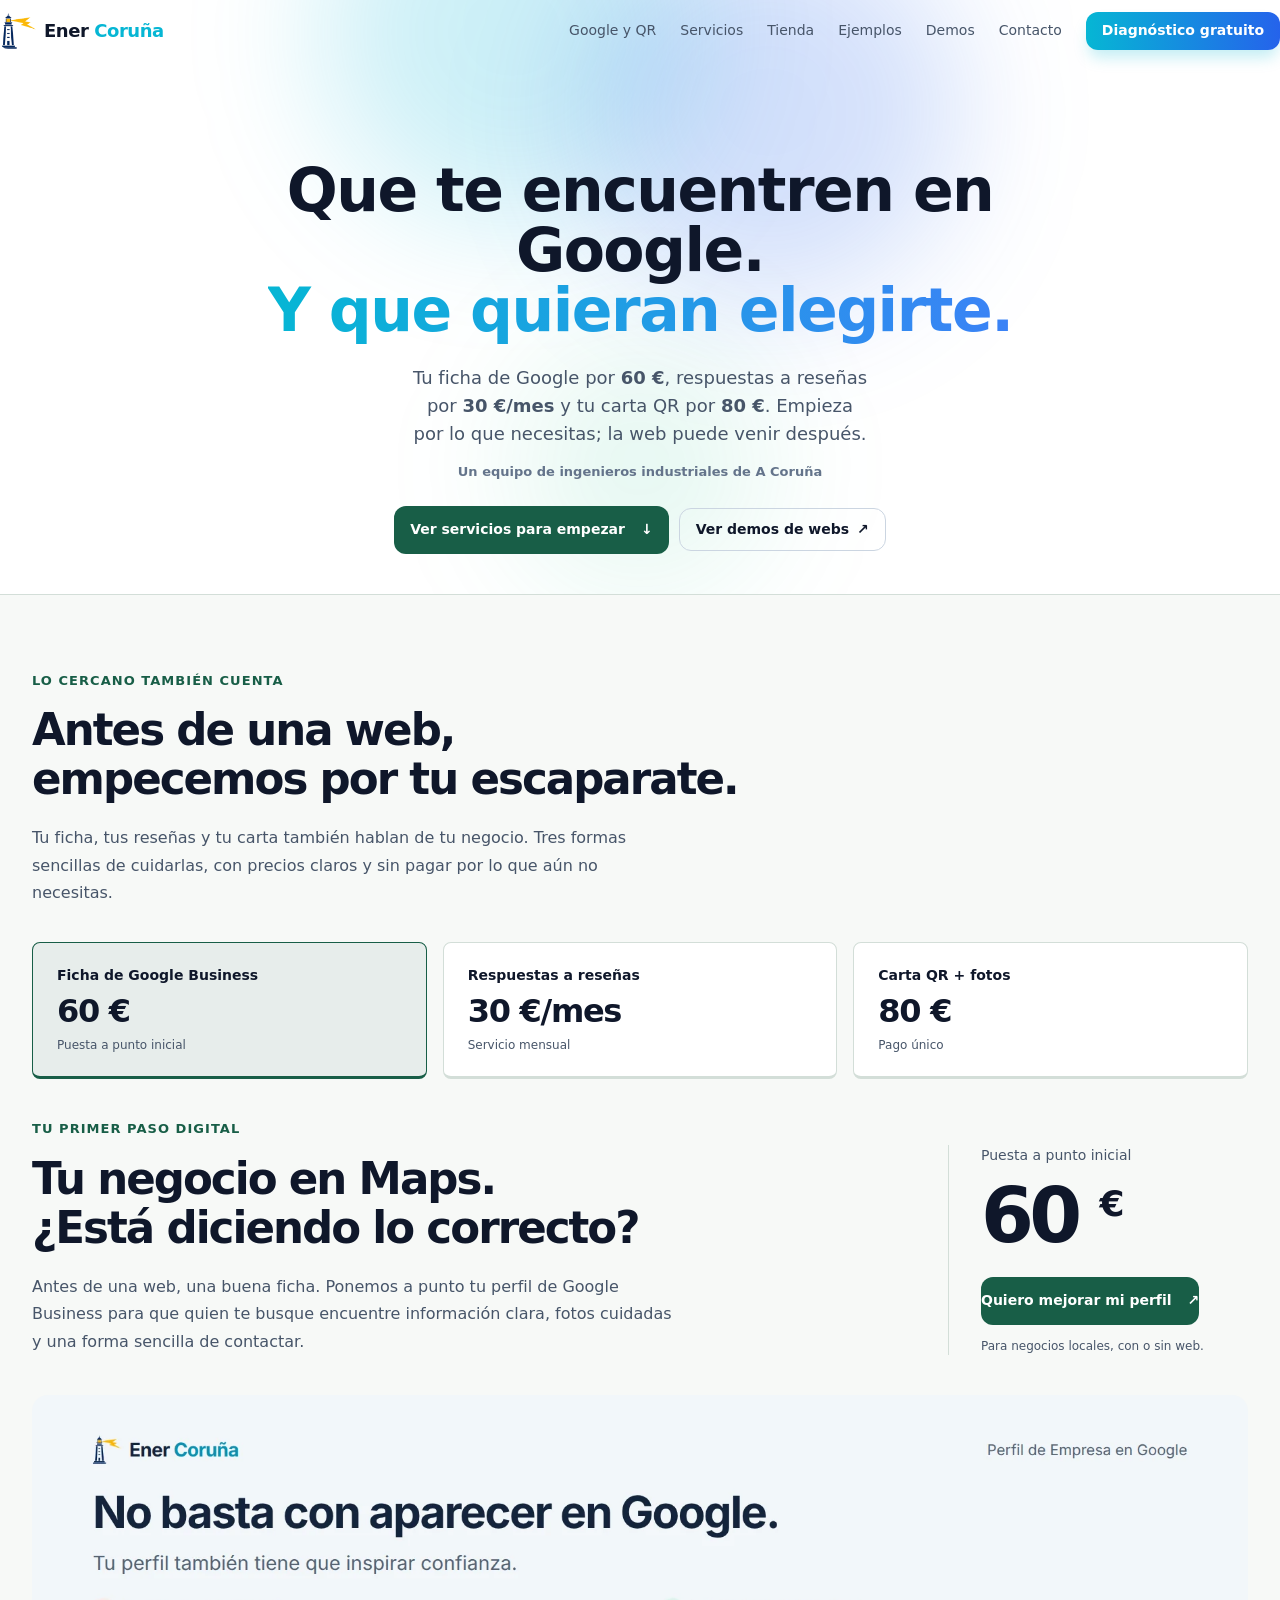
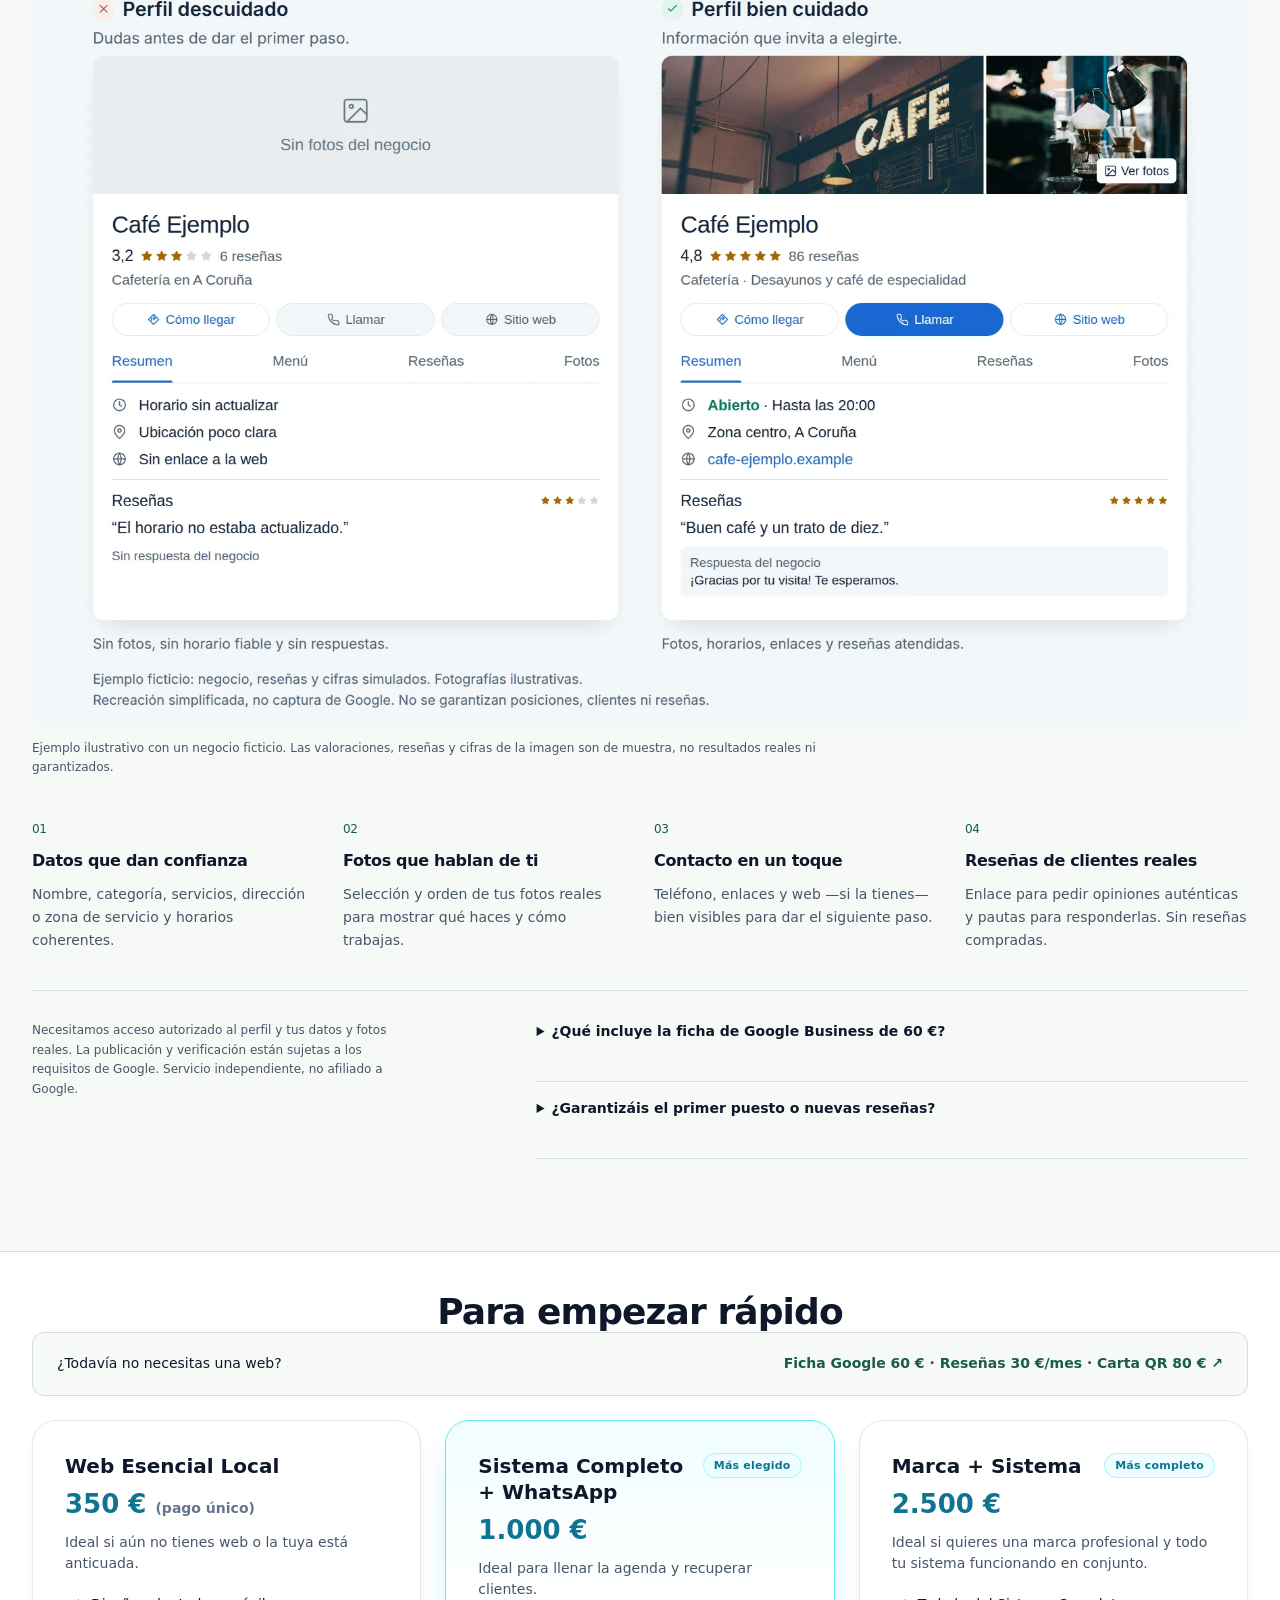
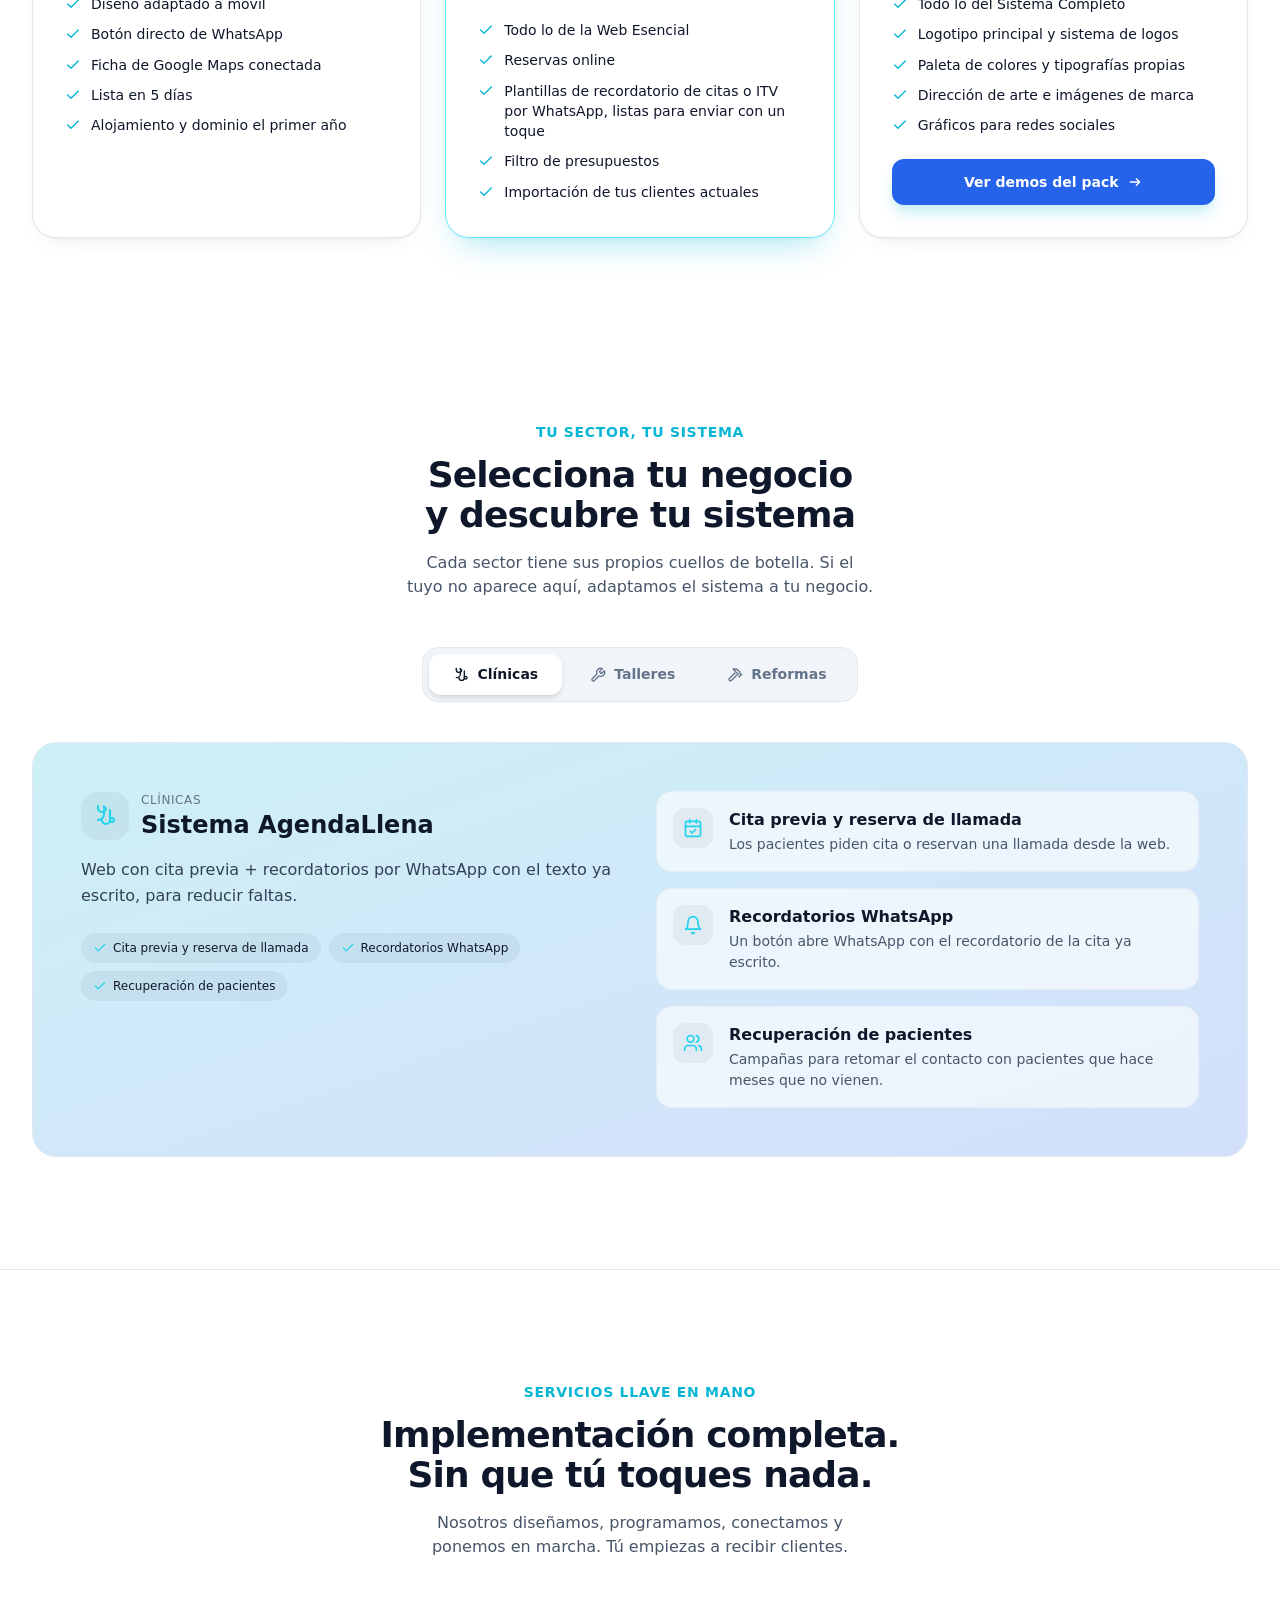
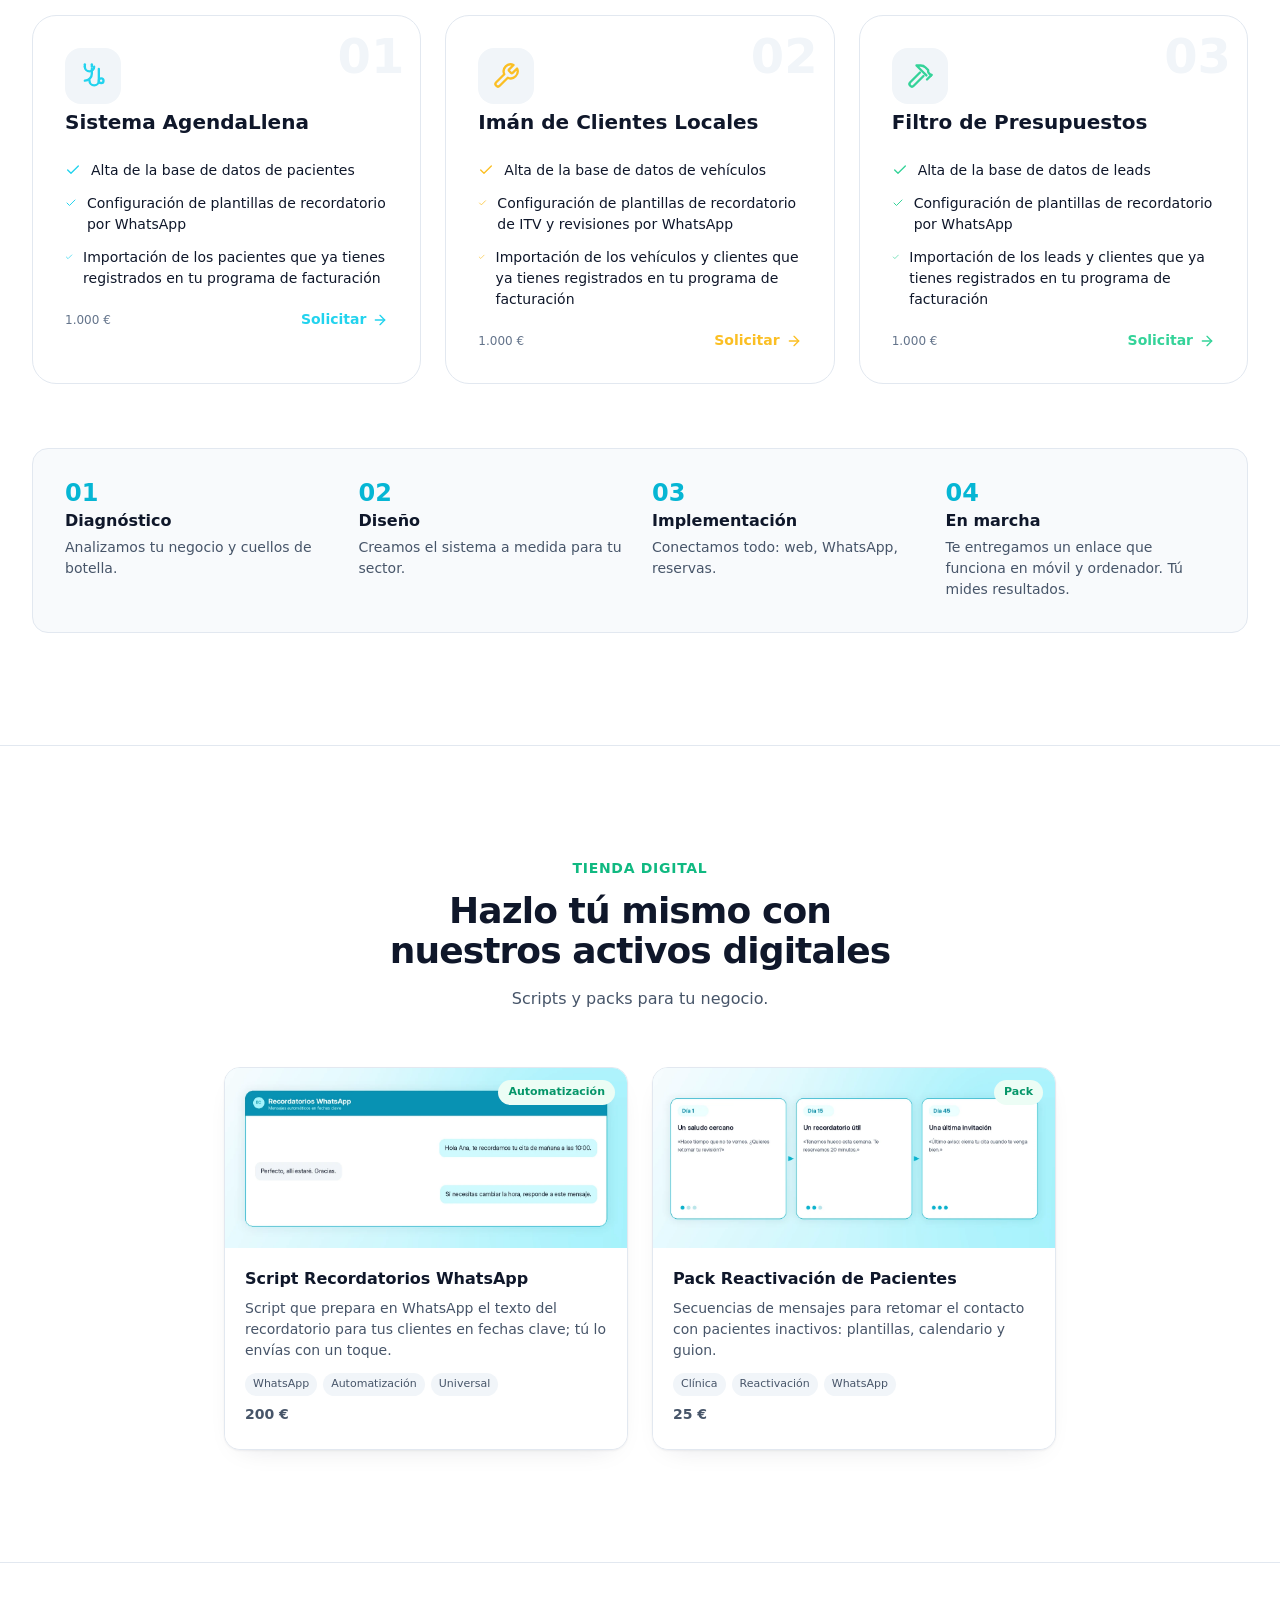
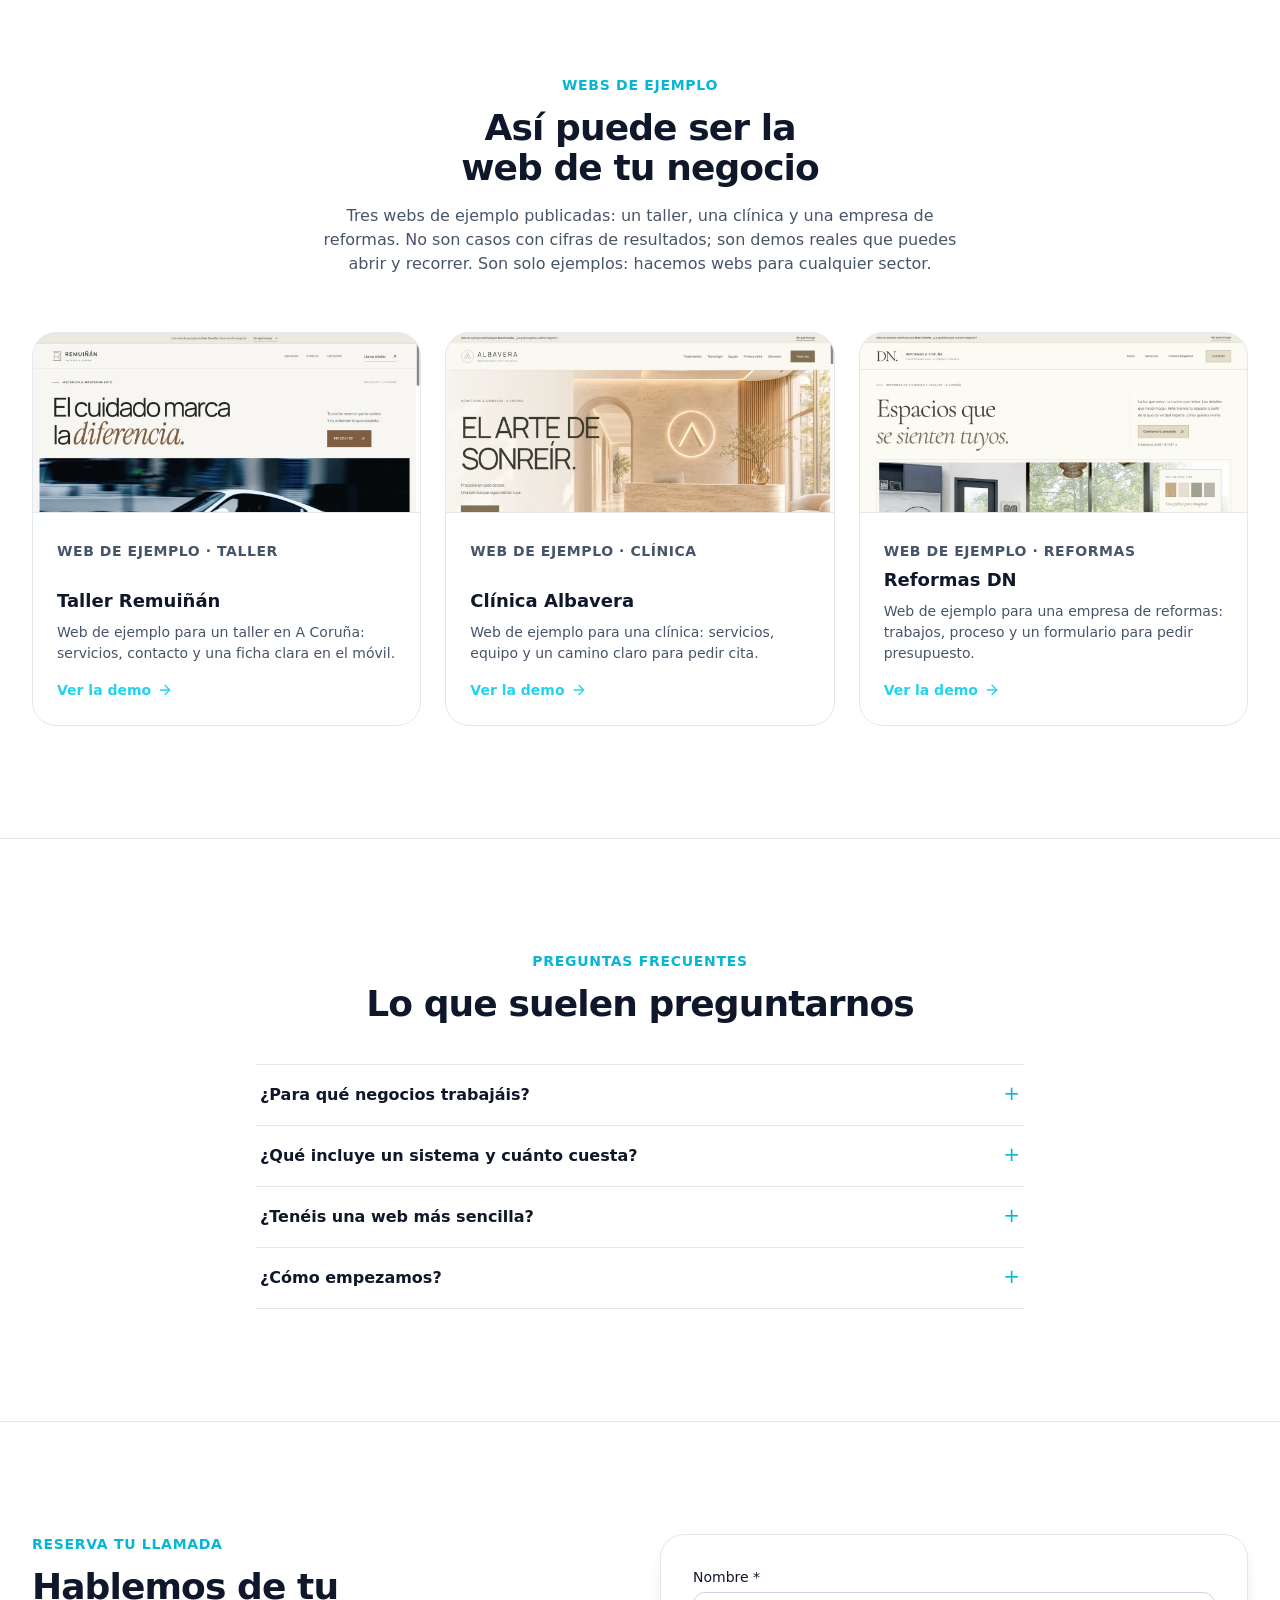
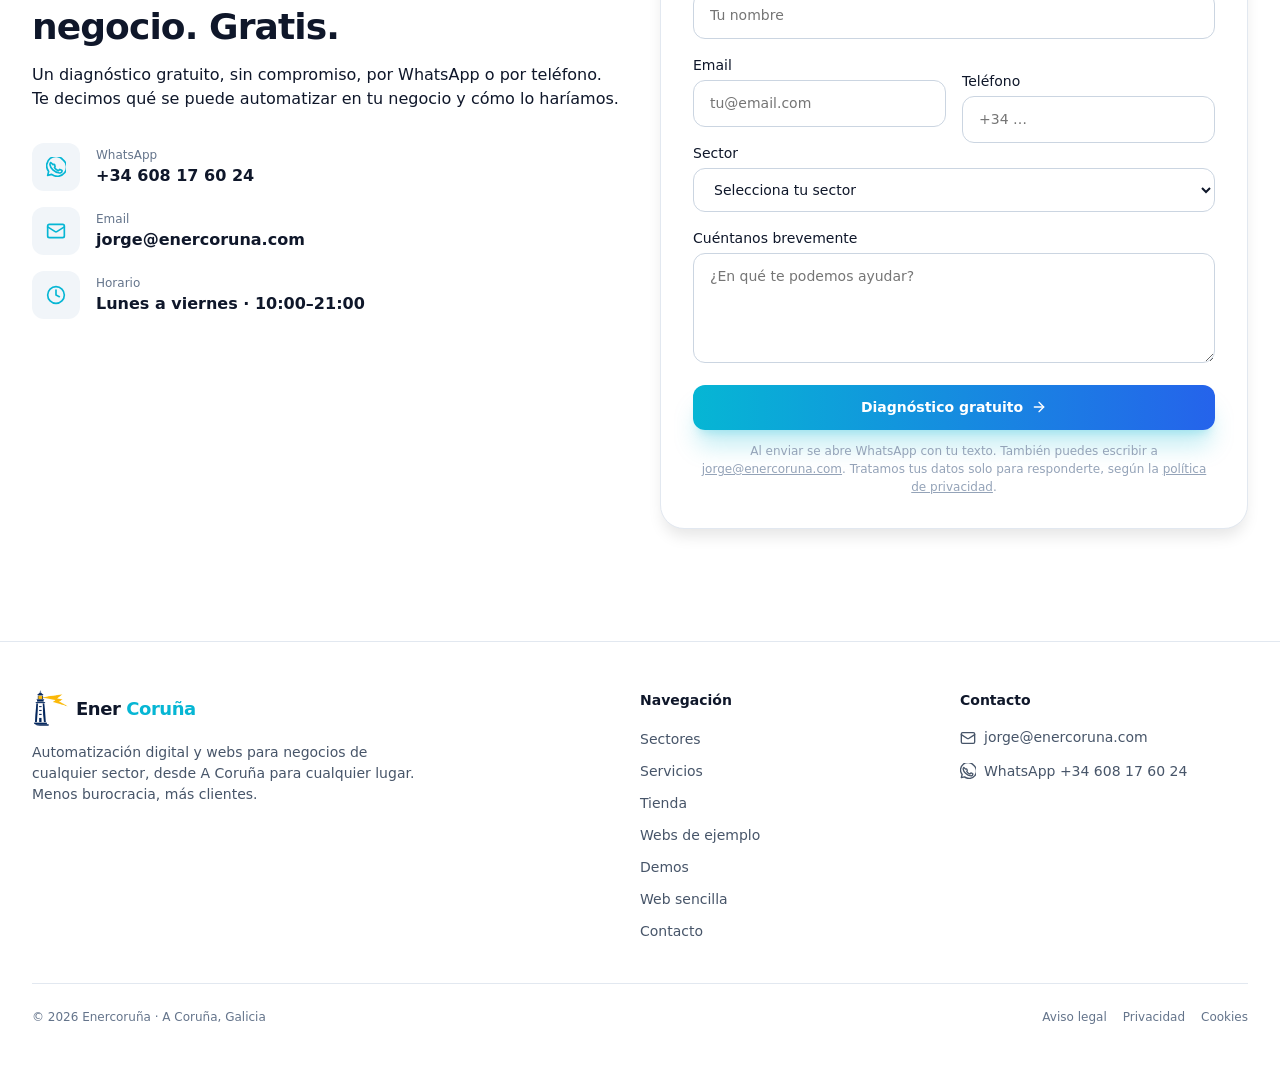
==== commit 5b85dabc: "Honesty pass: no automatic reminders or installable app promises Co-Authored-By: Devin AI <158243242" ====
--- a/index.html
+++ b/index.html
@@ -26,8 +26,8 @@
   <link rel="icon" href="/img/favicon-v2.png" type="image/png" sizes="32x32">
   <link rel="apple-touch-icon" href="/img/apple-touch-v2.png">
   <link rel="stylesheet" href="/theme.css?v=20261119maps">
-  <script type="application/ld+json">{"@context":"https://schema.org","@type":["LocalBusiness","ProfessionalService"],"@id":"https://www.enercoruna.com/#enercoruna","name":"Ener Coruña","alternateName":"Enercoruña","url":"https://www.enercoruna.com/","description":"Puesta a punto de perfiles de Google Business, webs y automatización para negocios. Desde A Coruña para toda España.","email":"jorge@enercoruna.com","telephone":"+34608176024","knowsLanguage":"es","image":"https://www.enercoruna.com/img/og-servicios.jpg","logo":"https://www.enercoruna.com/img/logo-mark.png","areaServed":[{"@type":"City","name":"A Coruña"},{"@type":"Country","name":"España"}],"address":{"@type":"PostalAddress","addressLocality":"A Coruña","addressRegion":"Galicia","addressCountry":"ES"},"openingHoursSpecification":{"@type":"OpeningHoursSpecification","dayOfWeek":["Monday","Tuesday","Wednesday","Thursday","Friday"],"opens":"10:00","closes":"21:00"},"contactPoint":{"@type":"ContactPoint","contactType":"customer support","telephone":"+34608176024","email":"jorge@enercoruna.com","availableLanguage":["Spanish","Galician"],"url":"https://wa.me/34608176024?text=Hola%2C%20vengo%20de%20la%20web%20de%20Enercoru%C3%B1a"},"makesOffer":[{"@type":"Offer","price":"60","priceCurrency":"EUR","url":"https://www.enercoruna.com/#google-maps","description":"Revisión y puesta a punto inicial. Sin garantías de posición, clientes o reseñas.","itemOffered":{"@type":"Service","name":"Puesta a punto de Google Business","url":"https://www.enercoruna.com/#google-maps"}},{"@type":"Offer","price":"30","priceCurrency":"EUR","url":"https://www.enercoruna.com/#resenas-google","description":"Respuestas personalizadas con ayuda de IA y revisión humana. Servicio mensual de 30 €/mes.","itemOffered":{"@type":"Service","name":"Respuestas a reseñas","url":"https://www.enercoruna.com/#resenas-google"},"priceSpecification":{"@type":"UnitPriceSpecification","price":"30","priceCurrency":"EUR","unitText":"mes"}},{"@type":"Offer","price":"80","priceCurrency":"EUR","url":"https://www.enercoruna.com/#carta-qr","description":"Carta web móvil, código QR y mejora de luz y presentación de las fotos de tus platos. 80 €, pago único.","itemOffered":{"@type":"Service","name":"Carta QR con fotos mejoradas","url":"https://www.enercoruna.com/#carta-qr"}},{"@type":"Offer","price":"1000","priceCurrency":"EUR","description":"Sistemas de captación y automatización para clínicas, talleres, reformas u otros autónomos, pymes y empresas. 1.000 €. Incluye web, base de datos, recordatorios automáticos e importación de registros del programa de facturación.","itemOffered":{"@type":"Service","name":"Sistemas de captación y automatización","description":"Sistema AgendaLlena, Imán de Clientes Locales o Filtro de Presupuestos, con web e implementación.","url":"https://www.enercoruna.com/#servicios"}},{"@type":"Offer","price":"350","priceCurrency":"EUR","description":"Web sencilla para un negocio local. 350 €, pago único, con hosting y dominio el primer año.","itemOffered":{"@type":"Service","name":"Web sencilla","url":"https://www.enercoruna.com/web-seo-local-a-coruna/"}}]}</script>
-<script type="application/ld+json">{"@context":"https://schema.org","@type":"FAQPage","mainEntity":[{"@type":"Question","name":"¿Qué incluye la ficha de Google Business de 60 €?","acceptedAnswer":{"@type":"Answer","text":"Una revisión y puesta a punto inicial de tu perfil: datos y horarios, categoría, descripción y servicios, selección de tus fotos reales, enlaces de contacto y pautas para solicitar reseñas auténticas. Trabajamos con acceso autorizado y los datos de tu negocio; la publicación y verificación dependen de Google."}},{"@type":"Question","name":"¿Garantizáis el primer puesto o nuevas reseñas?","acceptedAnswer":{"@type":"Answer","text":"No. Mejoramos la información y presentación del perfil, pero Google decide el posicionamiento y tus clientes deciden si dejan una reseña. No compramos ni inventamos opiniones ni prometemos clientes garantizados."}},{"@type":"Question","name":"¿Para qué negocios trabajáis?","acceptedAnswer":{"@type":"Answer","text":"Para autónomos, pymes y empresas de cualquier sector y lugar: estamos en A Coruña, pero trabajamos a distancia con toda España y fuera. Adaptamos la web y el sistema de captación, reservas o cualificación a cada negocio."}},{"@type":"Question","name":"¿Qué incluye un sistema y cuánto cuesta?","acceptedAnswer":{"@type":"Answer","text":"Cada sistema cuesta 1.000 € e incluye una web rápida orientada a llamadas y WhatsApp, el alta de la base de datos (pacientes, vehículos o leads, según el sector), la conexión del sistema de recordatorios automáticos y la importación de los registros que ya tienes en tu programa de facturación. Si un trabajo tiene un alcance distinto, lo presupuestamos antes."}},{"@type":"Question","name":"¿Tenéis una web más sencilla?","acceptedAnswer":{"@type":"Answer","text":"Sí. Una web clara para tu negocio cuesta 350 €, en un único pago. El hosting y el dominio están incluidos el primer año; el dominio se renueva después al precio del registrador. El mantenimiento es opcional y se presupuesta aparte."}},{"@type":"Question","name":"¿Cómo empezamos?","acceptedAnswer":{"@type":"Answer","text":"Escríbenos por WhatsApp, llámanos al +34 608 17 60 24 o usa el formulario. Te decimos si podemos ayudarte y cómo, sin compromiso."}}],"url":"https://www.enercoruna.com/"}</script>
+  <script type="application/ld+json">{"@context":"https://schema.org","@type":["LocalBusiness","ProfessionalService"],"@id":"https://www.enercoruna.com/#enercoruna","name":"Ener Coruña","alternateName":"Enercoruña","url":"https://www.enercoruna.com/","description":"Puesta a punto de perfiles de Google Business, webs y automatización para negocios. Desde A Coruña para toda España.","email":"jorge@enercoruna.com","telephone":"+34608176024","knowsLanguage":"es","image":"https://www.enercoruna.com/img/og-servicios.jpg","logo":"https://www.enercoruna.com/img/logo-mark.png","areaServed":[{"@type":"City","name":"A Coruña"},{"@type":"Country","name":"España"}],"address":{"@type":"PostalAddress","addressLocality":"A Coruña","addressRegion":"Galicia","addressCountry":"ES"},"openingHoursSpecification":{"@type":"OpeningHoursSpecification","dayOfWeek":["Monday","Tuesday","Wednesday","Thursday","Friday"],"opens":"10:00","closes":"21:00"},"contactPoint":{"@type":"ContactPoint","contactType":"customer support","telephone":"+34608176024","email":"jorge@enercoruna.com","availableLanguage":["Spanish","Galician"],"url":"https://wa.me/34608176024?text=Hola%2C%20vengo%20de%20la%20web%20de%20Enercoru%C3%B1a"},"makesOffer":[{"@type":"Offer","price":"60","priceCurrency":"EUR","url":"https://www.enercoruna.com/#google-maps","description":"Revisión y puesta a punto inicial. Sin garantías de posición, clientes o reseñas.","itemOffered":{"@type":"Service","name":"Puesta a punto de Google Business","url":"https://www.enercoruna.com/#google-maps"}},{"@type":"Offer","price":"30","priceCurrency":"EUR","url":"https://www.enercoruna.com/#resenas-google","description":"Respuestas personalizadas con ayuda de IA y revisión humana. Servicio mensual de 30 €/mes.","itemOffered":{"@type":"Service","name":"Respuestas a reseñas","url":"https://www.enercoruna.com/#resenas-google"},"priceSpecification":{"@type":"UnitPriceSpecification","price":"30","priceCurrency":"EUR","unitText":"mes"}},{"@type":"Offer","price":"80","priceCurrency":"EUR","url":"https://www.enercoruna.com/#carta-qr","description":"Carta web móvil, código QR y mejora de luz y presentación de las fotos de tus platos. 80 €, pago único.","itemOffered":{"@type":"Service","name":"Carta QR con fotos mejoradas","url":"https://www.enercoruna.com/#carta-qr"}},{"@type":"Offer","price":"1000","priceCurrency":"EUR","description":"Sistemas de captación y automatización para clínicas, talleres, reformas u otros autónomos, pymes y empresas. 1.000 €. Incluye web, base de datos, plantillas de recordatorio por WhatsApp e importación de registros del programa de facturación.","itemOffered":{"@type":"Service","name":"Sistemas de captación y automatización","description":"Sistema AgendaLlena, Imán de Clientes Locales o Filtro de Presupuestos, con web e implementación.","url":"https://www.enercoruna.com/#servicios"}},{"@type":"Offer","price":"350","priceCurrency":"EUR","description":"Web sencilla para un negocio local. 350 €, pago único, con hosting y dominio el primer año.","itemOffered":{"@type":"Service","name":"Web sencilla","url":"https://www.enercoruna.com/web-seo-local-a-coruna/"}}]}</script>
+<script type="application/ld+json">{"@context":"https://schema.org","@type":"FAQPage","mainEntity":[{"@type":"Question","name":"¿Qué incluye la ficha de Google Business de 60 €?","acceptedAnswer":{"@type":"Answer","text":"Una revisión y puesta a punto inicial de tu perfil: datos y horarios, categoría, descripción y servicios, selección de tus fotos reales, enlaces de contacto y pautas para solicitar reseñas auténticas. Trabajamos con acceso autorizado y los datos de tu negocio; la publicación y verificación dependen de Google."}},{"@type":"Question","name":"¿Garantizáis el primer puesto o nuevas reseñas?","acceptedAnswer":{"@type":"Answer","text":"No. Mejoramos la información y presentación del perfil, pero Google decide el posicionamiento y tus clientes deciden si dejan una reseña. No compramos ni inventamos opiniones ni prometemos clientes garantizados."}},{"@type":"Question","name":"¿Para qué negocios trabajáis?","acceptedAnswer":{"@type":"Answer","text":"Para autónomos, pymes y empresas de cualquier sector y lugar: estamos en A Coruña, pero trabajamos a distancia con toda España y fuera. Adaptamos la web y el sistema de captación, reservas o cualificación a cada negocio."}},{"@type":"Question","name":"¿Qué incluye un sistema y cuánto cuesta?","acceptedAnswer":{"@type":"Answer","text":"Cada sistema cuesta 1.000 € e incluye una web rápida orientada a llamadas y WhatsApp, el alta de la base de datos (pacientes, vehículos o leads, según el sector), la configuración de plantillas de recordatorio por WhatsApp (un botón abre WhatsApp con el texto escrito; los envíos programados solo si se montan en la puesta en marcha, y se acuerda antes) y la importación de los registros que ya tienes en tu programa de facturación. Si un trabajo tiene un alcance distinto, lo presupuestamos antes."}},{"@type":"Question","name":"¿Tenéis una web más sencilla?","acceptedAnswer":{"@type":"Answer","text":"Sí. Una web clara para tu negocio cuesta 350 €, en un único pago. El hosting y el dominio están incluidos el primer año; el dominio se renueva después al precio del registrador. El mantenimiento es opcional y se presupuesta aparte."}},{"@type":"Question","name":"¿Cómo empezamos?","acceptedAnswer":{"@type":"Answer","text":"Escríbenos por WhatsApp, llámanos al +34 608 17 60 24 o usa el formulario. Te decimos si podemos ayudarte y cómo, sin compromiso."}}],"url":"https://www.enercoruna.com/"}</script>
 </head>
 <body>
 <header class="site-header">
@@ -103,7 +103,7 @@
       </article>
       <article class="price-card is-picked">
         <div class="price-card-head">
-          <h3>Sistema Completo + WhatsApp automático</h3>
+          <h3>Sistema Completo + WhatsApp</h3>
           <span class="tag-pick">Más elegido</span>
         </div>
         <p class="price">1.000 €</p>
@@ -111,7 +111,7 @@
         <ul>
           <li><span class="accent-cyan"><svg viewBox="0 0 24 24" width="16" height="16" fill="none" stroke="currentColor" stroke-width="2" stroke-linecap="round" stroke-linejoin="round" aria-hidden="true"><path d="M20 6 9 17l-5-5"/></svg></span><span>Todo lo de la Web Esencial</span></li>
           <li><span class="accent-cyan"><svg viewBox="0 0 24 24" width="16" height="16" fill="none" stroke="currentColor" stroke-width="2" stroke-linecap="round" stroke-linejoin="round" aria-hidden="true"><path d="M20 6 9 17l-5-5"/></svg></span><span>Reservas online</span></li>
-          <li><span class="accent-cyan"><svg viewBox="0 0 24 24" width="16" height="16" fill="none" stroke="currentColor" stroke-width="2" stroke-linecap="round" stroke-linejoin="round" aria-hidden="true"><path d="M20 6 9 17l-5-5"/></svg></span><span>Recordatorios automáticos de citas o ITV por WhatsApp</span></li>
+          <li><span class="accent-cyan"><svg viewBox="0 0 24 24" width="16" height="16" fill="none" stroke="currentColor" stroke-width="2" stroke-linecap="round" stroke-linejoin="round" aria-hidden="true"><path d="M20 6 9 17l-5-5"/></svg></span><span>Plantillas de recordatorio de citas o ITV por WhatsApp, listas para enviar con un toque</span></li>
           <li><span class="accent-cyan"><svg viewBox="0 0 24 24" width="16" height="16" fill="none" stroke="currentColor" stroke-width="2" stroke-linecap="round" stroke-linejoin="round" aria-hidden="true"><path d="M20 6 9 17l-5-5"/></svg></span><span>Filtro de presupuestos</span></li>
           <li><span class="accent-cyan"><svg viewBox="0 0 24 24" width="16" height="16" fill="none" stroke="currentColor" stroke-width="2" stroke-linecap="round" stroke-linejoin="round" aria-hidden="true"><path d="M20 6 9 17l-5-5"/></svg></span><span>Importación de tus clientes actuales</span></li>
         </ul>
@@ -160,7 +160,7 @@
           <h3 class="sys-name">Sistema AgendaLlena</h3>
         </div>
       </div>
-      <p class="sys-desc">Web con cita previa + recordatorios automáticos por WhatsApp para reducir faltas.</p>
+      <p class="sys-desc">Web con cita previa + recordatorios por WhatsApp con el texto ya escrito, para reducir faltas.</p>
       <div class="chips"><span class="chip"><span class="accent"><svg viewBox="0 0 24 24" width="14" height="14" fill="none" stroke="currentColor" stroke-width="2" stroke-linecap="round" stroke-linejoin="round" aria-hidden="true"><path d="M20 6 9 17l-5-5"/></svg></span> Cita previa y reserva de llamada</span><span class="chip"><span class="accent"><svg viewBox="0 0 24 24" width="14" height="14" fill="none" stroke="currentColor" stroke-width="2" stroke-linecap="round" stroke-linejoin="round" aria-hidden="true"><path d="M20 6 9 17l-5-5"/></svg></span> Recordatorios WhatsApp</span><span class="chip"><span class="accent"><svg viewBox="0 0 24 24" width="14" height="14" fill="none" stroke="currentColor" stroke-width="2" stroke-linecap="round" stroke-linejoin="round" aria-hidden="true"><path d="M20 6 9 17l-5-5"/></svg></span> Recuperación de pacientes</span></div>
     </div>
     <div class="feat-list"><div class="feat">
@@ -168,7 +168,7 @@
           <div><h4>Cita previa y reserva de llamada</h4><p>Los pacientes piden cita o reservan una llamada desde la web.</p></div>
         </div><div class="feat">
           <span class="feat-ico accent"><svg viewBox="0 0 24 24" width="20" height="20" fill="none" stroke="currentColor" stroke-width="2" stroke-linecap="round" stroke-linejoin="round" aria-hidden="true"><path d="M6 8a6 6 0 0 1 12 0c0 7 3 9 3 9H3s3-2 3-9"/><path d="M10.3 21a1.94 1.94 0 0 0 3.4 0"/></svg></span>
-          <div><h4>Recordatorios WhatsApp</h4><p>Mensajes automáticos para recordar la cita.</p></div>
+          <div><h4>Recordatorios WhatsApp</h4><p>Un botón abre WhatsApp con el recordatorio de la cita ya escrito.</p></div>
         </div><div class="feat">
           <span class="feat-ico accent"><svg viewBox="0 0 24 24" width="20" height="20" fill="none" stroke="currentColor" stroke-width="2" stroke-linecap="round" stroke-linejoin="round" aria-hidden="true"><path d="M16 21v-2a4 4 0 0 0-4-4H6a4 4 0 0 0-4 4v2"/><circle cx="9" cy="7" r="4"/><path d="M22 21v-2a4 4 0 0 0-3-3.87"/><path d="M16 3.13a4 4 0 0 1 0 7.75"/></svg></span>
           <div><h4>Recuperación de pacientes</h4><p>Campañas para retomar el contacto con pacientes que hace meses que no vienen.</p></div>
@@ -184,7 +184,7 @@
           <h3 class="sys-name">Imán de Clientes Locales</h3>
         </div>
       </div>
-      <p class="sys-desc">Web rápida para urgencias en Google + avisos automáticos por WhatsApp para revisiones e ITV.</p>
+      <p class="sys-desc">Web rápida para urgencias en Google + avisos por WhatsApp con el texto ya escrito para revisiones e ITV.</p>
       <div class="chips"><span class="chip"><span class="accent"><svg viewBox="0 0 24 24" width="14" height="14" fill="none" stroke="currentColor" stroke-width="2" stroke-linecap="round" stroke-linejoin="round" aria-hidden="true"><path d="M20 6 9 17l-5-5"/></svg></span> Web móvil rápida</span><span class="chip"><span class="accent"><svg viewBox="0 0 24 24" width="14" height="14" fill="none" stroke="currentColor" stroke-width="2" stroke-linecap="round" stroke-linejoin="round" aria-hidden="true"><path d="M20 6 9 17l-5-5"/></svg></span> Botón directo de WhatsApp o llamada</span><span class="chip"><span class="accent"><svg viewBox="0 0 24 24" width="14" height="14" fill="none" stroke="currentColor" stroke-width="2" stroke-linecap="round" stroke-linejoin="round" aria-hidden="true"><path d="M20 6 9 17l-5-5"/></svg></span> Presencia en Google Maps</span><span class="chip"><span class="accent"><svg viewBox="0 0 24 24" width="14" height="14" fill="none" stroke="currentColor" stroke-width="2" stroke-linecap="round" stroke-linejoin="round" aria-hidden="true"><path d="M20 6 9 17l-5-5"/></svg></span> Recordatorios ITV anuales</span></div>
     </div>
     <div class="feat-list"><div class="feat">
@@ -198,7 +198,7 @@
           <div><h4>Presencia en Google Maps</h4><p>Trabajamos tu ficha y tu presencia local en Google Maps.</p></div>
         </div><div class="feat">
           <span class="feat-ico accent"><svg viewBox="0 0 24 24" width="20" height="20" fill="none" stroke="currentColor" stroke-width="2" stroke-linecap="round" stroke-linejoin="round" aria-hidden="true"><path d="M6 8a6 6 0 0 1 12 0c0 7 3 9 3 9H3s3-2 3-9"/><path d="M10.3 21a1.94 1.94 0 0 0 3.4 0"/></svg></span>
-          <div><h4>Recordatorios ITV anuales</h4><p>WhatsApp automático cada 12 meses para que vuelvan al taller.</p></div>
+          <div><h4>Recordatorios ITV anuales</h4><p>Aviso de WhatsApp preparado cada 12 meses para que vuelvan al taller.</p></div>
         </div></div>
   </div>
 </div><div class="panel panel-reformas" data-sector-panel="reformas" hidden>
@@ -246,7 +246,7 @@
   <div class="svc-body">
     <div class="ico-lg accent-cyan"><svg viewBox="0 0 24 24" width="28" height="28" fill="none" stroke="currentColor" stroke-width="2" stroke-linecap="round" stroke-linejoin="round" aria-hidden="true"><path d="M11 2v2"/><path d="M5 2v2"/><path d="M5 4a4 4 0 0 0 8 0"/><path d="M9 16a4 4 0 0 0 8 0V6"/><circle cx="19" cy="16" r="2"/><path d="M11 6v4a6 6 0 0 1-6 6"/></svg></div>
     <h3>Sistema AgendaLlena</h3>
-    <ul><li><span class="accent-cyan"><svg viewBox="0 0 24 24" width="16" height="16" fill="none" stroke="currentColor" stroke-width="2" stroke-linecap="round" stroke-linejoin="round" aria-hidden="true"><path d="M20 6 9 17l-5-5"/></svg></span><span>Alta de la base de datos de pacientes</span></li><li><span class="accent-cyan"><svg viewBox="0 0 24 24" width="16" height="16" fill="none" stroke="currentColor" stroke-width="2" stroke-linecap="round" stroke-linejoin="round" aria-hidden="true"><path d="M20 6 9 17l-5-5"/></svg></span><span>Conexión del sistema de recordatorios automáticos</span></li><li><span class="accent-cyan"><svg viewBox="0 0 24 24" width="16" height="16" fill="none" stroke="currentColor" stroke-width="2" stroke-linecap="round" stroke-linejoin="round" aria-hidden="true"><path d="M20 6 9 17l-5-5"/></svg></span><span>Importación de los pacientes que ya tienes registrados en tu programa de facturación</span></li></ul>
+    <ul><li><span class="accent-cyan"><svg viewBox="0 0 24 24" width="16" height="16" fill="none" stroke="currentColor" stroke-width="2" stroke-linecap="round" stroke-linejoin="round" aria-hidden="true"><path d="M20 6 9 17l-5-5"/></svg></span><span>Alta de la base de datos de pacientes</span></li><li><span class="accent-cyan"><svg viewBox="0 0 24 24" width="16" height="16" fill="none" stroke="currentColor" stroke-width="2" stroke-linecap="round" stroke-linejoin="round" aria-hidden="true"><path d="M20 6 9 17l-5-5"/></svg></span><span>Configuración de plantillas de recordatorio por WhatsApp</span></li><li><span class="accent-cyan"><svg viewBox="0 0 24 24" width="16" height="16" fill="none" stroke="currentColor" stroke-width="2" stroke-linecap="round" stroke-linejoin="round" aria-hidden="true"><path d="M20 6 9 17l-5-5"/></svg></span><span>Importación de los pacientes que ya tienes registrados en tu programa de facturación</span></li></ul>
     <div class="svc-foot">
       <span class="price">1.000 €</span>
       <a class="sol accent-cyan" href="https://wa.me/34608176024?text=Hola%2C%20vengo%20de%20la%20web%20de%20Enercoru%C3%B1a.%20Quiero%20un%20diagn%C3%B3stico%20gratuito" target="_blank" rel="noopener noreferrer">Solicitar <svg viewBox="0 0 24 24" width="16" height="16" fill="none" stroke="currentColor" stroke-width="2" stroke-linecap="round" stroke-linejoin="round" aria-hidden="true"><path d="M5 12h14"/><path d="m12 5 7 7-7 7"/></svg></a>
@@ -259,7 +259,7 @@
   <div class="svc-body">
     <div class="ico-lg accent-amber"><svg viewBox="0 0 24 24" width="28" height="28" fill="none" stroke="currentColor" stroke-width="2" stroke-linecap="round" stroke-linejoin="round" aria-hidden="true"><path d="M14.7 6.3a1 1 0 0 0 0 1.4l1.6 1.6a1 1 0 0 0 1.4 0l3.77-3.77a6 6 0 0 1-7.94 7.94l-6.91 6.91a2.12 2.12 0 0 1-3-3l6.91-6.91a6 6 0 0 1 7.94-7.94l-3.76 3.76z"/></svg></div>
     <h3>Imán de Clientes Locales</h3>
-    <ul><li><span class="accent-amber"><svg viewBox="0 0 24 24" width="16" height="16" fill="none" stroke="currentColor" stroke-width="2" stroke-linecap="round" stroke-linejoin="round" aria-hidden="true"><path d="M20 6 9 17l-5-5"/></svg></span><span>Alta de la base de datos de vehículos</span></li><li><span class="accent-amber"><svg viewBox="0 0 24 24" width="16" height="16" fill="none" stroke="currentColor" stroke-width="2" stroke-linecap="round" stroke-linejoin="round" aria-hidden="true"><path d="M20 6 9 17l-5-5"/></svg></span><span>Conexión del sistema de recordatorios automáticos de ITV y revisiones</span></li><li><span class="accent-amber"><svg viewBox="0 0 24 24" width="16" height="16" fill="none" stroke="currentColor" stroke-width="2" stroke-linecap="round" stroke-linejoin="round" aria-hidden="true"><path d="M20 6 9 17l-5-5"/></svg></span><span>Importación de los vehículos y clientes que ya tienes registrados en tu programa de facturación</span></li></ul>
+    <ul><li><span class="accent-amber"><svg viewBox="0 0 24 24" width="16" height="16" fill="none" stroke="currentColor" stroke-width="2" stroke-linecap="round" stroke-linejoin="round" aria-hidden="true"><path d="M20 6 9 17l-5-5"/></svg></span><span>Alta de la base de datos de vehículos</span></li><li><span class="accent-amber"><svg viewBox="0 0 24 24" width="16" height="16" fill="none" stroke="currentColor" stroke-width="2" stroke-linecap="round" stroke-linejoin="round" aria-hidden="true"><path d="M20 6 9 17l-5-5"/></svg></span><span>Configuración de plantillas de recordatorio de ITV y revisiones por WhatsApp</span></li><li><span class="accent-amber"><svg viewBox="0 0 24 24" width="16" height="16" fill="none" stroke="currentColor" stroke-width="2" stroke-linecap="round" stroke-linejoin="round" aria-hidden="true"><path d="M20 6 9 17l-5-5"/></svg></span><span>Importación de los vehículos y clientes que ya tienes registrados en tu programa de facturación</span></li></ul>
     <div class="svc-foot">
       <span class="price">1.000 €</span>
       <a class="sol accent-amber" href="https://wa.me/34608176024?text=Hola%2C%20vengo%20de%20la%20web%20de%20Enercoru%C3%B1a.%20Quiero%20un%20diagn%C3%B3stico%20gratuito" target="_blank" rel="noopener noreferrer">Solicitar <svg viewBox="0 0 24 24" width="16" height="16" fill="none" stroke="currentColor" stroke-width="2" stroke-linecap="round" stroke-linejoin="round" aria-hidden="true"><path d="M5 12h14"/><path d="m12 5 7 7-7 7"/></svg></a>
@@ -272,7 +272,7 @@
   <div class="svc-body">
     <div class="ico-lg accent-emerald"><svg viewBox="0 0 24 24" width="28" height="28" fill="none" stroke="currentColor" stroke-width="2" stroke-linecap="round" stroke-linejoin="round" aria-hidden="true"><path d="m15 12-8.373 8.373a1 1 0 1 1-3-3L12 9"/><path d="m18 15 4-4"/><path d="m21.5 11.5-1.914-1.914A2 2 0 0 1 19 8.172V7l-2.26-2.26a6 6 0 0 0-4.202-1.756L9 2.96l6 6 2.5 2.54"/></svg></div>
     <h3>Filtro de Presupuestos</h3>
-    <ul><li><span class="accent-emerald"><svg viewBox="0 0 24 24" width="16" height="16" fill="none" stroke="currentColor" stroke-width="2" stroke-linecap="round" stroke-linejoin="round" aria-hidden="true"><path d="M20 6 9 17l-5-5"/></svg></span><span>Alta de la base de datos de leads</span></li><li><span class="accent-emerald"><svg viewBox="0 0 24 24" width="16" height="16" fill="none" stroke="currentColor" stroke-width="2" stroke-linecap="round" stroke-linejoin="round" aria-hidden="true"><path d="M20 6 9 17l-5-5"/></svg></span><span>Conexión del sistema de recordatorios automáticos</span></li><li><span class="accent-emerald"><svg viewBox="0 0 24 24" width="16" height="16" fill="none" stroke="currentColor" stroke-width="2" stroke-linecap="round" stroke-linejoin="round" aria-hidden="true"><path d="M20 6 9 17l-5-5"/></svg></span><span>Importación de los leads y clientes que ya tienes registrados en tu programa de facturación</span></li></ul>
+    <ul><li><span class="accent-emerald"><svg viewBox="0 0 24 24" width="16" height="16" fill="none" stroke="currentColor" stroke-width="2" stroke-linecap="round" stroke-linejoin="round" aria-hidden="true"><path d="M20 6 9 17l-5-5"/></svg></span><span>Alta de la base de datos de leads</span></li><li><span class="accent-emerald"><svg viewBox="0 0 24 24" width="16" height="16" fill="none" stroke="currentColor" stroke-width="2" stroke-linecap="round" stroke-linejoin="round" aria-hidden="true"><path d="M20 6 9 17l-5-5"/></svg></span><span>Configuración de plantillas de recordatorio por WhatsApp</span></li><li><span class="accent-emerald"><svg viewBox="0 0 24 24" width="16" height="16" fill="none" stroke="currentColor" stroke-width="2" stroke-linecap="round" stroke-linejoin="round" aria-hidden="true"><path d="M20 6 9 17l-5-5"/></svg></span><span>Importación de los leads y clientes que ya tienes registrados en tu programa de facturación</span></li></ul>
     <div class="svc-foot">
       <span class="price">1.000 €</span>
       <a class="sol accent-emerald" href="https://wa.me/34608176024?text=Hola%2C%20vengo%20de%20la%20web%20de%20Enercoru%C3%B1a.%20Quiero%20un%20diagn%C3%B3stico%20gratuito" target="_blank" rel="noopener noreferrer">Solicitar <svg viewBox="0 0 24 24" width="16" height="16" fill="none" stroke="currentColor" stroke-width="2" stroke-linecap="round" stroke-linejoin="round" aria-hidden="true"><path d="M5 12h14"/><path d="m12 5 7 7-7 7"/></svg></a>
@@ -285,7 +285,7 @@
         <div class="step"><div class="step-n">01</div><h4>Diagnóstico</h4><p>Analizamos tu negocio y cuellos de botella.</p></div>
         <div class="step"><div class="step-n">02</div><h4>Diseño</h4><p>Creamos el sistema a medida para tu sector.</p></div>
         <div class="step"><div class="step-n">03</div><h4>Implementación</h4><p>Conectamos todo: web, WhatsApp, reservas.</p></div>
-        <div class="step"><div class="step-n">04</div><h4>Piloto automático</h4><p>Tu sistema trabaja solo. Tú mides resultados.</p></div>
+        <div class="step"><div class="step-n">04</div><h4>En marcha</h4><p>Te entregamos un enlace que funciona en móvil y ordenador. Tú mides resultados.</p></div>
       </div>
     </div>
   </div>
@@ -305,7 +305,7 @@
           </div>
           <div class="store-body">
             <h3>Script Recordatorios WhatsApp</h3>
-            <p>Script para enviar recordatorios automáticos por WhatsApp a tus clientes en fechas clave.</p>
+            <p>Script que prepara en WhatsApp el texto del recordatorio para tus clientes en fechas clave; tú lo envías con un toque.</p>
             <div class="store-tags"><span>WhatsApp</span><span>Automatización</span><span>Universal</span></div>
             <p class="store-price">200 €</p>
           </div>
@@ -365,7 +365,7 @@
       <p class="kicker">Preguntas frecuentes</p>
       <h2>Lo que suelen preguntarnos</h2>
     </div>
-    <div class="faq"><details><summary>¿Para qué negocios trabajáis?</summary><p>Para autónomos, pymes y empresas de cualquier sector y lugar: estamos en A Coruña, pero trabajamos a distancia con toda España y fuera. Adaptamos la web y el sistema de captación, reservas o cualificación a cada negocio.</p></details><details><summary>¿Qué incluye un sistema y cuánto cuesta?</summary><p>Cada sistema cuesta 1.000 € e incluye una web rápida orientada a llamadas y WhatsApp, el alta de la base de datos (pacientes, vehículos o leads, según el sector), la conexión del sistema de recordatorios automáticos y la importación de los registros que ya tienes en tu programa de facturación. Si un trabajo tiene un alcance distinto, lo presupuestamos antes.</p></details><details><summary>¿Tenéis una web más sencilla?</summary><p>Sí. Una web clara para tu negocio cuesta 350 €, en un único pago. El hosting y el dominio están incluidos el primer año; el dominio se renueva después al precio del registrador. El mantenimiento es opcional y se presupuesta aparte.</p></details><details><summary>¿Cómo empezamos?</summary><p>Escríbenos por WhatsApp, llámanos al +34 608 17 60 24 o usa el formulario. Te decimos si podemos ayudarte y cómo, sin compromiso.</p></details></div>
+    <div class="faq"><details><summary>¿Para qué negocios trabajáis?</summary><p>Para autónomos, pymes y empresas de cualquier sector y lugar: estamos en A Coruña, pero trabajamos a distancia con toda España y fuera. Adaptamos la web y el sistema de captación, reservas o cualificación a cada negocio.</p></details><details><summary>¿Qué incluye un sistema y cuánto cuesta?</summary><p>Cada sistema cuesta 1.000 € e incluye una web rápida orientada a llamadas y WhatsApp, el alta de la base de datos (pacientes, vehículos o leads, según el sector), la configuración de plantillas de recordatorio por WhatsApp (un botón abre WhatsApp con el texto escrito; los envíos programados solo si se montan en la puesta en marcha, y se acuerda antes) y la importación de los registros que ya tienes en tu programa de facturación. Si un trabajo tiene un alcance distinto, lo presupuestamos antes.</p></details><details><summary>¿Tenéis una web más sencilla?</summary><p>Sí. Una web clara para tu negocio cuesta 350 €, en un único pago. El hosting y el dominio están incluidos el primer año; el dominio se renueva después al precio del registrador. El mantenimiento es opcional y se presupuesta aparte.</p></details><details><summary>¿Cómo empezamos?</summary><p>Escríbenos por WhatsApp, llámanos al +34 608 17 60 24 o usa el formulario. Te decimos si podemos ayudarte y cómo, sin compromiso.</p></details></div>
   </div>
 </section>
 
